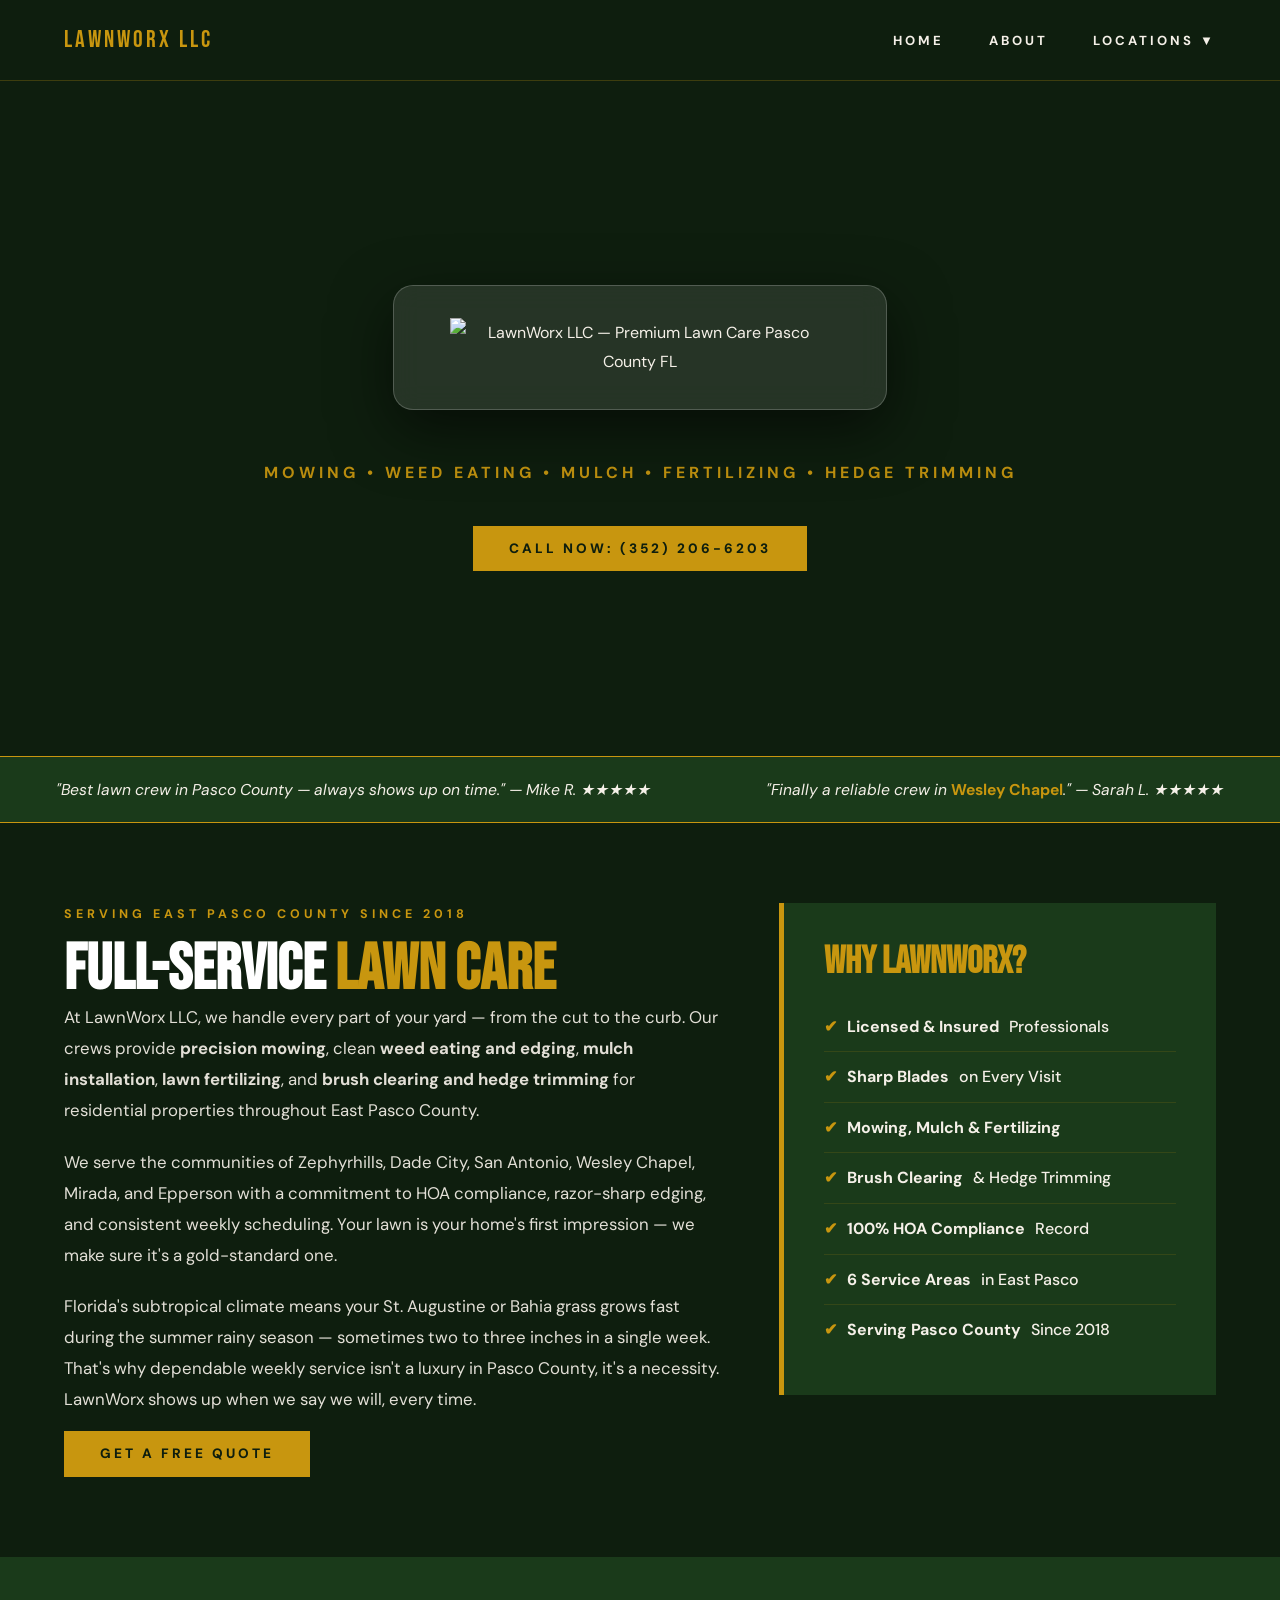
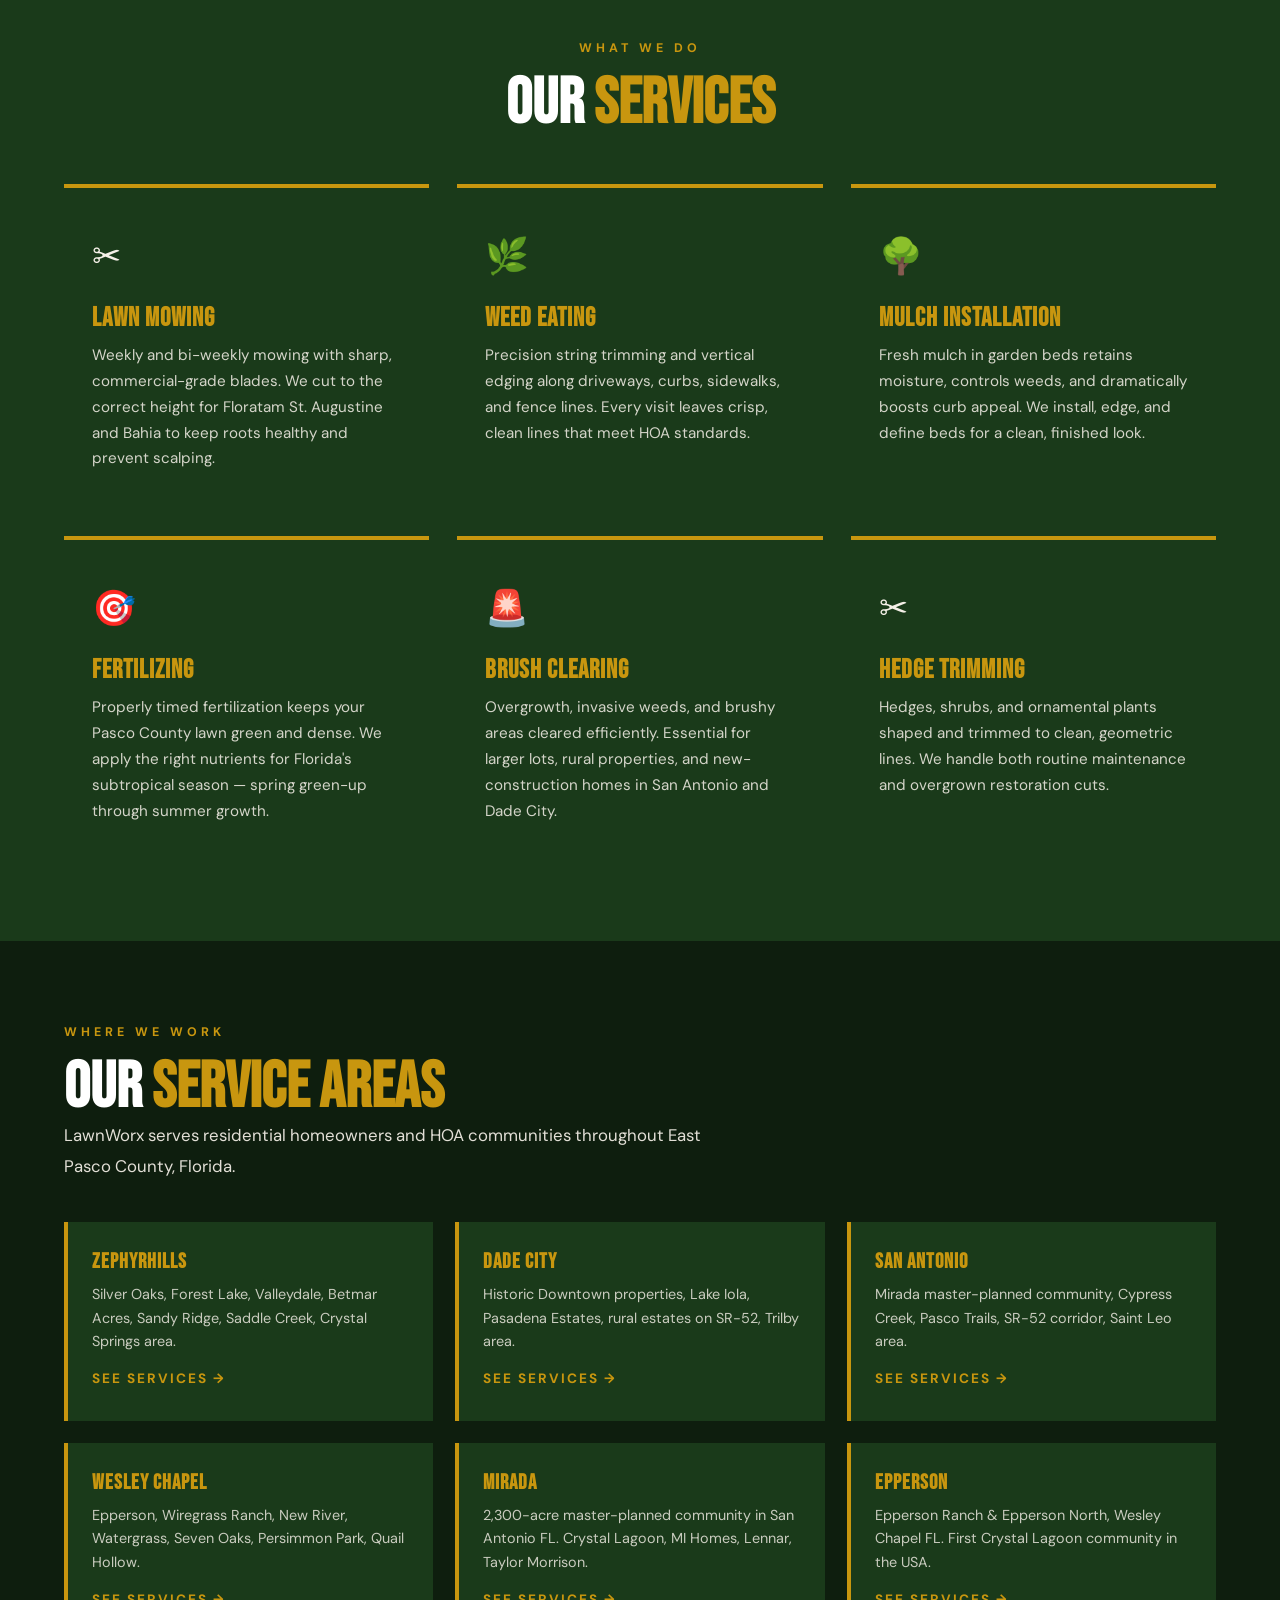
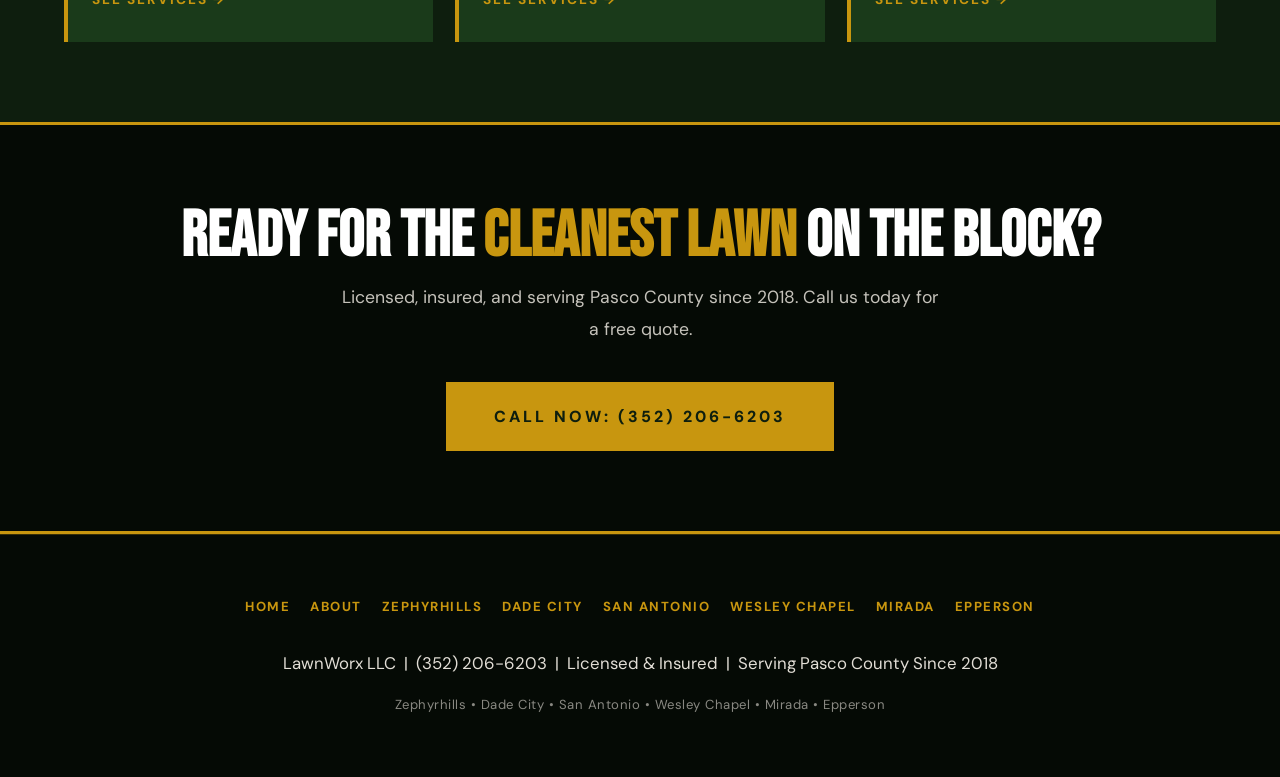
==== index.html @ 27186f51 "Launch LawnWorx LLC static site Full static HTML site for LawnWorx LLC lawn care in Pasco County FL." ====
<!DOCTYPE html>
<html lang="en">
<head>
  <meta charset="UTF-8">
  <meta name="viewport" content="width=device-width, initial-scale=1.0">
  <title>LawnWorx LLC | Lawn Mowing, Mulch &amp; Fertilizing | Pasco County FL</title>
  <meta name="description" content="LawnWorx LLC provides professional lawn mowing, weed eating, mulch installation, fertilizing, brush clearing, and hedge trimming for homes in Zephyrhills, Dade City, San Antonio, and Wesley Chapel, FL. Licensed &amp; Insured.">
  <link rel="canonical" href="https://lawnworxfl.com/">
  <meta property="og:title" content="LawnWorx LLC | Professional Lawn Care | Pasco County FL">
  <meta property="og:description" content="Mowing, mulch, fertilizing, and more for Zephyrhills, Dade City, San Antonio, and Wesley Chapel. Licensed &amp; Insured.">
  <meta property="og:url" content="https://lawnworxfl.com/">
  <meta property="og:type" content="website">
  <link rel="preconnect" href="https://fonts.googleapis.com">
  <link href="https://fonts.googleapis.com/css2?family=Bebas+Neue&family=DM+Sans:wght@300;400;500;700&display=swap" rel="stylesheet">
  <link rel="stylesheet" href="styles.css">
  <script type="application/ld+json">
  {
    "@context": "https://schema.org",
    "@type": "LocalBusiness",
    "name": "LawnWorx LLC",
    "telephone": "(352) 206-6203",
    "url": "https://lawnworxfl.com",
    "description": "Professional lawn care in Pasco County, FL. Mowing, weed eating, mulch installation, fertilizing, brush clearing, and hedge trimming for residential and HOA properties.",
    "areaServed": ["Zephyrhills", "Dade City", "San Antonio", "Wesley Chapel", "Mirada", "Epperson", "Pasco County"],
    "foundingDate": "2018",
    "priceRange": "$$",
    "address": {
      "@type": "PostalAddress",
      "addressRegion": "FL",
      "addressCountry": "US"
    },
    "hasOfferCatalog": {
      "@type": "OfferCatalog",
      "name": "Lawn Care Services",
      "itemListElement": [
        {"@type": "Offer", "itemOffered": {"@type": "Service", "name": "Lawn Mowing"}},
        {"@type": "Offer", "itemOffered": {"@type": "Service", "name": "Weed Eating & Trimming"}},
        {"@type": "Offer", "itemOffered": {"@type": "Service", "name": "Mulch Installation"}},
        {"@type": "Offer", "itemOffered": {"@type": "Service", "name": "Lawn Fertilizing"}},
        {"@type": "Offer", "itemOffered": {"@type": "Service", "name": "Brush Clearing"}},
        {"@type": "Offer", "itemOffered": {"@type": "Service", "name": "Hedge Trimming"}}
      ]
    }
  }
  </script>
</head>
<body>

  <nav>
    <a href="index.html" class="nav-logo">LawnWorx LLC</a>
    <ul class="nav-links">
      <li><a href="index.html">Home</a></li>
      <li><a href="about.html">About</a></li>
      <li class="dropdown">
        <button class="dropbtn">Locations &#9660;</button>
        <div class="dropdown-content">
          <a href="zephyrhills.html">Zephyrhills</a>
          <a href="dade-city.html">Dade City</a>
          <a href="san-antonio.html">San Antonio</a>
          <a href="wesley-chapel.html">Wesley Chapel</a>
          <a href="mirada.html">Mirada</a>
          <a href="epperson.html">Epperson</a>
        </div>
      </li>
      
    </ul>
    <button class="hamburger" id="hamburger" aria-label="Open menu" aria-expanded="false">
      <span></span><span></span><span></span>
    </button>
    <div class="nav-mobile" id="navMobile">
      <a href="index.html">Home</a>
      <a href="about.html">About</a>
      <div class="mobile-sub-label">Locations</div>
      <a href="zephyrhills.html" class="sub-link">Zephyrhills</a>
      <a href="dade-city.html" class="sub-link">Dade City</a>
      <a href="san-antonio.html" class="sub-link">San Antonio</a>
      <a href="wesley-chapel.html" class="sub-link">Wesley Chapel</a>
      <a href="mirada.html" class="sub-link">Mirada</a>
      <a href="epperson.html" class="sub-link">Epperson</a>
      
    </div>
  </nav>

  <!-- HERO -->
  <header class="hero" style="background-image: url('https://images.unsplash.com/photo-1558618666-fcd25c85cd64?auto=format&fit=crop&w=1600&q=80'); min-height: 75vh;">
    <div class="hero-logo-wrap">
      <img src="Gemini_Generated_Image_arbyfearbyfearby.png" alt="LawnWorx LLC — Premium Lawn Care Pasco County FL">
    </div>
    <p class="hero-tagline">Mowing &bull; Weed Eating &bull; Mulch &bull; Fertilizing &bull; Hedge Trimming</p>
    <a href="tel:3522066203" class="btn-gold hero-cta">Call Now: (352) 206-6203</a>
  </header>

  <!-- REVIEW STRIP -->
  <div class="review-strip">
    <div class="review-track">
      <span class="review-item">"Best lawn crew in Pasco County — always shows up on time." — Mike R. ★★★★★</span>
      <span class="review-item">"Finally a reliable crew in <b>Wesley Chapel</b>." — Sarah L. ★★★★★</span>
      <span class="review-item">"My lawn has never been greener. LawnWorx knows Florida grass." — Kevin D. ★★★★★</span>
      <span class="review-item">"No more HOA letters since they started. Absolute game changer." — Denise W. ★★★★★</span>
      <span class="review-item">"Cleanest vertical edging in <b>Zephyrhills</b>." — David G. ★★★★★</span>
      <span class="review-item">"Best lawn crew in Pasco County — always shows up on time." — Mike R. ★★★★★</span>
      <span class="review-item">"Finally a reliable crew in <b>Wesley Chapel</b>." — Sarah L. ★★★★★</span>
      <span class="review-item">"My lawn has never been greener. LawnWorx knows Florida grass." — Kevin D. ★★★★★</span>
      <span class="review-item">"No more HOA letters since they started. Absolute game changer." — Denise W. ★★★★★</span>
      <span class="review-item">"Cleanest vertical edging in <b>Zephyrhills</b>." — David G. ★★★★★</span>
    </div>
  </div>

  <!-- SERVICES OVERVIEW -->
  <section>
    <div class="container">
      <div class="content-grid">
        <div>
          <span class="section-label">Serving East Pasco County Since 2018</span>
          <h2>Full-Service <span>Lawn Care</span></h2>
          <p>At LawnWorx LLC, we handle every part of your yard — from the cut to the curb. Our crews provide <strong>precision mowing</strong>, clean <strong>weed eating and edging</strong>, <strong>mulch installation</strong>, <strong>lawn fertilizing</strong>, and <strong>brush clearing and hedge trimming</strong> for residential properties throughout East Pasco County.</p>
          <p>We serve the communities of Zephyrhills, Dade City, San Antonio, Wesley Chapel, Mirada, and Epperson with a commitment to HOA compliance, razor-sharp edging, and consistent weekly scheduling. Your lawn is your home's first impression — we make sure it's a gold-standard one.</p>
          <p>Florida's subtropical climate means your St. Augustine or Bahia grass grows fast during the summer rainy season — sometimes two to three inches in a single week. That's why dependable weekly service isn't a luxury in Pasco County, it's a necessity. LawnWorx shows up when we say we will, every time.</p>
          <a href="tel:3522066203" class="btn-gold" style="margin-top:16px;">Get a Free Quote</a>
        </div>
        <div class="highlight-box">
          <h3>Why LawnWorx?</h3>
          <ul>
            <li><strong>Licensed &amp; Insured</strong> Professionals</li>
            <li><strong>Sharp Blades</strong> on Every Visit</li>
            <li><strong>Mowing, Mulch &amp; Fertilizing</strong></li>
            <li><strong>Brush Clearing</strong> &amp; Hedge Trimming</li>
            <li><strong>100% HOA Compliance</strong> Record</li>
            <li><strong>6 Service Areas</strong> in East Pasco</li>
            <li><strong>Serving Pasco County</strong> Since 2018</li>
          </ul>
        </div>
      </div>
    </div>
  </section>

  <!-- SERVICE CARDS -->
  <section class="bg-moss">
    <div class="container">
      <span class="section-label text-center" style="display:block; text-align:center;">What We Do</span>
      <h2 style="text-align:center; margin-bottom:48px;">Our <span>Services</span></h2>
      <div class="service-cards">
        <div class="service-card">
          <span class="service-card-icon">&#9986;</span>
          <h3>Lawn Mowing</h3>
          <p>Weekly and bi-weekly mowing with sharp, commercial-grade blades. We cut to the correct height for Floratam St. Augustine and Bahia to keep roots healthy and prevent scalping.</p>
        </div>
        <div class="service-card">
          <span class="service-card-icon">&#127807;</span>
          <h3>Weed Eating</h3>
          <p>Precision string trimming and vertical edging along driveways, curbs, sidewalks, and fence lines. Every visit leaves crisp, clean lines that meet HOA standards.</p>
        </div>
        <div class="service-card">
          <span class="service-card-icon">&#127795;</span>
          <h3>Mulch Installation</h3>
          <p>Fresh mulch in garden beds retains moisture, controls weeds, and dramatically boosts curb appeal. We install, edge, and define beds for a clean, finished look.</p>
        </div>
        <div class="service-card">
          <span class="service-card-icon">&#127919;</span>
          <h3>Fertilizing</h3>
          <p>Properly timed fertilization keeps your Pasco County lawn green and dense. We apply the right nutrients for Florida's subtropical season — spring green-up through summer growth.</p>
        </div>
        <div class="service-card">
          <span class="service-card-icon">&#128680;</span>
          <h3>Brush Clearing</h3>
          <p>Overgrowth, invasive weeds, and brushy areas cleared efficiently. Essential for larger lots, rural properties, and new-construction homes in San Antonio and Dade City.</p>
        </div>
        <div class="service-card">
          <span class="service-card-icon">&#9986;</span>
          <h3>Hedge Trimming</h3>
          <p>Hedges, shrubs, and ornamental plants shaped and trimmed to clean, geometric lines. We handle both routine maintenance and overgrown restoration cuts.</p>
        </div>
      </div>
    </div>
  </section>

  <!-- SERVICE AREAS -->
  <section>
    <div class="container">
      <span class="section-label">Where We Work</span>
      <h2>Our <span>Service Areas</span></h2>
      <p style="max-width: 640px; margin-bottom: 40px;">LawnWorx serves residential homeowners and HOA communities throughout East Pasco County, Florida.</p>
      <div class="community-cards">
        <div class="community-card">
          <h4>Zephyrhills</h4>
          <p>Silver Oaks, Forest Lake, Valleydale, Betmar Acres, Sandy Ridge, Saddle Creek, Crystal Springs area.</p>
          <a href="zephyrhills.html" style="color:var(--gold); font-weight:700; font-size:0.85rem; text-decoration:none; text-transform:uppercase; letter-spacing:2px; display:inline-block; margin-top:12px;">See Services &rarr;</a>
        </div>
        <div class="community-card">
          <h4>Dade City</h4>
          <p>Historic Downtown properties, Lake Iola, Pasadena Estates, rural estates on SR-52, Trilby area.</p>
          <a href="dade-city.html" style="color:var(--gold); font-weight:700; font-size:0.85rem; text-decoration:none; text-transform:uppercase; letter-spacing:2px; display:inline-block; margin-top:12px;">See Services &rarr;</a>
        </div>
        <div class="community-card">
          <h4>San Antonio</h4>
          <p>Mirada master-planned community, Cypress Creek, Pasco Trails, SR-52 corridor, Saint Leo area.</p>
          <a href="san-antonio.html" style="color:var(--gold); font-weight:700; font-size:0.85rem; text-decoration:none; text-transform:uppercase; letter-spacing:2px; display:inline-block; margin-top:12px;">See Services &rarr;</a>
        </div>
        <div class="community-card">
          <h4>Wesley Chapel</h4>
          <p>Epperson, Wiregrass Ranch, New River, Watergrass, Seven Oaks, Persimmon Park, Quail Hollow.</p>
          <a href="wesley-chapel.html" style="color:var(--gold); font-weight:700; font-size:0.85rem; text-decoration:none; text-transform:uppercase; letter-spacing:2px; display:inline-block; margin-top:12px;">See Services &rarr;</a>
        </div>
        <div class="community-card">
          <h4>Mirada</h4>
          <p>2,300-acre master-planned community in San Antonio FL. Crystal Lagoon, MI Homes, Lennar, Taylor Morrison.</p>
          <a href="mirada.html" style="color:var(--gold); font-weight:700; font-size:0.85rem; text-decoration:none; text-transform:uppercase; letter-spacing:2px; display:inline-block; margin-top:12px;">See Services &rarr;</a>
        </div>
        <div class="community-card">
          <h4>Epperson</h4>
          <p>Epperson Ranch &amp; Epperson North, Wesley Chapel FL. First Crystal Lagoon community in the USA.</p>
          <a href="epperson.html" style="color:var(--gold); font-weight:700; font-size:0.85rem; text-decoration:none; text-transform:uppercase; letter-spacing:2px; display:inline-block; margin-top:12px;">See Services &rarr;</a>
        </div>
      </div>
    </div>
  </section>

  <!-- CTA BANNER -->
  <div class="cta-banner">
    <div class="container">
      <h2>Ready for the <span>Cleanest Lawn</span> on the Block?</h2>
      <p>Licensed, insured, and serving Pasco County since 2018. Call us today for a free quote.</p>
      <a href="tel:3522066203" class="btn-gold-lg">Call Now: (352) 206-6203</a>
    </div>
  </div>

  <!-- FOOTER -->
  <footer>
    <div class="footer-nav">
      <a href="index.html">Home</a>
      <a href="about.html">About</a>
      <a href="zephyrhills.html">Zephyrhills</a>
      <a href="dade-city.html">Dade City</a>
      <a href="san-antonio.html">San Antonio</a>
      <a href="wesley-chapel.html">Wesley Chapel</a>
      <a href="mirada.html">Mirada</a>
      <a href="epperson.html">Epperson</a>
      
    </div>
    <p>LawnWorx LLC &nbsp;|&nbsp; (352) 206-6203 &nbsp;|&nbsp; Licensed &amp; Insured &nbsp;|&nbsp; Serving Pasco County Since 2018</p>
    <p class="footer-service-areas">Zephyrhills &bull; Dade City &bull; San Antonio &bull; Wesley Chapel &bull; Mirada &bull; Epperson</p>
  </footer>

  <script src="main.js"></script>
</body>
</html>
---- styles.css ----
/* ============================================================
   LawnWorx LLC — Shared Stylesheet
   Mobile-first, max-width 1200px container
   ============================================================ */

/* --- Custom Properties --- */
:root {
  --gold: #c8960f;
  --gold-light: #e0a910;
  --dark-forest: #0e1e0e;
  --moss: #1a3a1a;
  --moss-dark: #122812;
  --cream: #f5f0e8;
  --white: #ffffff;
  --ink: #050a05;
  --transition: all 0.3s ease;
  --shadow-md: 0 8px 30px rgba(0,0,0,0.4);
  --shadow-lg: 0 20px 60px rgba(0,0,0,0.55);
}

/* --- Reset --- */
*, *::before, *::after {
  margin: 0;
  padding: 0;
  box-sizing: border-box;
}

html { scroll-behavior: smooth; }

body {
  font-family: 'DM Sans', sans-serif;
  background: var(--dark-forest);
  color: var(--cream);
  line-height: 1.85;
  overflow-x: hidden;
  font-size: 1rem;
}

img { max-width: 100%; height: auto; display: block; }
a { color: inherit; }

/* --- Container --- */
.container {
  max-width: 1200px;
  margin: 0 auto;
  padding: 0 24px;
}

/* --- Typography --- */
h1 {
  font-family: 'Bebas Neue', sans-serif;
  font-size: clamp(3rem, 8vw, 7rem);
  line-height: 0.95;
  letter-spacing: 1px;
}
h2 {
  font-family: 'Bebas Neue', sans-serif;
  font-size: clamp(2.4rem, 5vw, 4.5rem);
  line-height: 1;
  color: var(--white);
}
h2 span { color: var(--gold); }
h3 {
  font-family: 'Bebas Neue', sans-serif;
  font-size: clamp(1.6rem, 3vw, 2.4rem);
  line-height: 1.1;
}
h4 {
  font-family: 'Bebas Neue', sans-serif;
  font-size: clamp(1.2rem, 2vw, 1.6rem);
  line-height: 1.2;
}
p {
  font-size: 1.05rem;
  line-height: 1.85;
  opacity: 0.92;
}
p + p { margin-top: 1.25rem; }

/* --- Sections --- */
section { padding: 80px 0; }
@media (max-width: 768px) { section { padding: 60px 0; } }

/* --- Grids --- */
.content-grid {
  display: grid;
  grid-template-columns: 1.2fr 0.8fr;
  gap: 60px;
  align-items: start;
}
@media (max-width: 1024px) {
  .content-grid { grid-template-columns: 1fr; gap: 40px; }
}

.two-col {
  display: grid;
  grid-template-columns: 1fr 1fr;
  gap: 40px;
}
@media (max-width: 768px) {
  .two-col { grid-template-columns: 1fr; gap: 28px; }
}

.three-col {
  display: grid;
  grid-template-columns: repeat(3, 1fr);
  gap: 28px;
}
@media (max-width: 1024px) {
  .three-col { grid-template-columns: repeat(2, 1fr); }
}
@media (max-width: 580px) {
  .three-col { grid-template-columns: 1fr; }
}

/* Service Cards Grid */
.service-cards {
  display: grid;
  grid-template-columns: repeat(3, 1fr);
  gap: 28px;
}
@media (max-width: 1024px) {
  .service-cards { grid-template-columns: repeat(2, 1fr); }
}
@media (max-width: 640px) {
  .service-cards { grid-template-columns: 1fr; }
}

/* Community Cards Grid */
.community-cards {
  display: grid;
  grid-template-columns: repeat(3, 1fr);
  gap: 22px;
  margin-top: 40px;
}
@media (max-width: 1024px) {
  .community-cards { grid-template-columns: repeat(2, 1fr); }
}
@media (max-width: 580px) {
  .community-cards { grid-template-columns: 1fr; }
}

/* --- Buttons --- */
.btn-gold {
  display: inline-block;
  background: var(--gold);
  color: var(--dark-forest);
  font-family: 'DM Sans', sans-serif;
  font-weight: 800;
  text-transform: uppercase;
  letter-spacing: 3px;
  font-size: 0.85rem;
  padding: 16px 36px;
  text-decoration: none;
  transition: var(--transition);
  white-space: nowrap;
  border: none;
  cursor: pointer;
  line-height: 1;
}
.btn-gold:hover { background: var(--gold-light); }

.btn-gold-lg {
  display: inline-block;
  background: var(--gold);
  color: var(--dark-forest);
  font-family: 'DM Sans', sans-serif;
  font-weight: 800;
  text-transform: uppercase;
  letter-spacing: 3px;
  font-size: 1rem;
  padding: 20px 48px;
  text-decoration: none;
  transition: var(--transition);
  white-space: nowrap;
}
.btn-gold-lg:hover { background: var(--gold-light); }

/* --- Navigation --- */
nav {
  position: sticky;
  top: 0;
  width: 100%;
  z-index: 1000;
  display: flex;
  justify-content: space-between;
  align-items: center;
  padding: 1.1rem 5%;
  background: var(--dark-forest);
  border-bottom: 1px solid rgba(200,150,15,0.25);
}

.nav-logo {
  font-family: 'Bebas Neue', sans-serif;
  font-size: 1.5rem;
  color: var(--gold);
  text-decoration: none;
  letter-spacing: 3px;
}

.nav-links {
  display: flex;
  gap: 2.8rem;
  list-style: none;
  align-items: center;
}
.nav-links a,
.dropbtn {
  color: var(--cream);
  text-decoration: none;
  font-size: 0.82rem;
  font-weight: 700;
  text-transform: uppercase;
  letter-spacing: 3px;
  transition: var(--transition);
  background: none;
  border: none;
  cursor: pointer;
  font-family: 'DM Sans', sans-serif;
  padding: 0;
}
.nav-links a:hover,
.dropdown:hover .dropbtn { color: var(--gold); }

/* Desktop Dropdown */
.dropdown { position: relative; display: inline-block; }
.dropdown-content {
  display: none;
  position: absolute;
  background-color: var(--moss);
  min-width: 220px;
  box-shadow: var(--shadow-md);
  z-index: 10;
  border: 1px solid rgba(200,150,15,0.5);
  top: calc(100% + 8px);
  left: 0;
}
.dropdown-content a {
  color: var(--cream);
  padding: 12px 18px;
  text-decoration: none;
  display: block;
  font-size: 0.78rem;
  letter-spacing: 1.5px;
  text-transform: uppercase;
  font-weight: 600;
  border-bottom: 1px solid rgba(200,150,15,0.1);
  transition: var(--transition);
}
.dropdown-content a:last-child { border-bottom: none; }
.dropdown-content a:hover {
  background-color: var(--dark-forest);
  color: var(--gold);
  padding-left: 24px;
}
.dropdown:hover .dropdown-content { display: block; }

/* Hamburger */
.hamburger {
  display: none;
  flex-direction: column;
  justify-content: center;
  gap: 5px;
  background: none;
  border: none;
  cursor: pointer;
  padding: 6px;
  min-width: 44px;
  min-height: 44px;
  align-items: center;
}
.hamburger span {
  display: block;
  width: 26px;
  height: 2px;
  background: var(--cream);
  border-radius: 2px;
  transition: var(--transition);
}

/* Mobile Nav */
.nav-mobile {
  display: none;
  position: absolute;
  top: 100%;
  left: 0;
  width: 100%;
  background: var(--dark-forest);
  border-bottom: 2px solid var(--gold);
  padding: 8px 6% 24px;
  z-index: 999;
}
.nav-mobile.open { display: block; }
.nav-mobile a {
  display: block;
  color: var(--cream);
  text-decoration: none;
  font-size: 0.88rem;
  font-weight: 700;
  text-transform: uppercase;
  letter-spacing: 2px;
  padding: 14px 0;
  border-bottom: 1px solid rgba(200,150,15,0.15);
  min-height: 44px;
  display: flex;
  align-items: center;
}
.nav-mobile a:last-child { border-bottom: none; }
.mobile-sub-label {
  font-size: 0.7rem;
  font-weight: 700;
  text-transform: uppercase;
  letter-spacing: 3px;
  color: var(--gold);
  padding: 14px 0 6px;
  border-bottom: 1px solid rgba(200,150,15,0.15);
}
.nav-mobile .sub-link {
  padding-left: 20px;
  font-size: 0.8rem;
  opacity: 0.85;
}

@media (max-width: 1024px) {
  .nav-links { display: none; }
  .hamburger { display: flex; }
  nav { position: relative; }
}

/* --- Hero / Page Header --- */
.hero {
  min-height: 65vh;
  display: flex;
  flex-direction: column;
  align-items: center;
  justify-content: center;
  text-align: center;
  padding: 80px 24px 60px;
  position: relative;
  background-size: cover;
  background-position: center;
}
.hero::before {
  content: '';
  position: absolute;
  inset: 0;
  background: linear-gradient(180deg, rgba(14,30,14,0.75) 0%, rgba(14,30,14,0.82) 100%);
  z-index: 0;
}
.hero > * { position: relative; z-index: 1; }

.hero h1 { color: var(--white); text-shadow: 0 3px 18px rgba(0,0,0,0.6); }
.hero h1 span { color: var(--gold); }
.hero-tagline {
  font-size: 1rem;
  letter-spacing: 4px;
  text-transform: uppercase;
  color: var(--gold);
  font-weight: 700;
  margin-top: 18px;
  margin-bottom: 30px;
}
.hero-cta { margin-top: 8px; }

/* Homepage hero — logo variant */
.hero-logo-wrap {
  background: rgba(255,255,255,0.1);
  backdrop-filter: blur(14px);
  -webkit-backdrop-filter: blur(14px);
  border-radius: 20px;
  padding: 32px 56px;
  border: 1px solid rgba(255,255,255,0.2);
  box-shadow: var(--shadow-lg);
  margin-bottom: 30px;
  display: inline-block;
}
.hero-logo-wrap img {
  display: block;
  width: 380px;
  max-width: 72vw;
  height: auto;
}

/* --- Review Strip --- */
.review-strip {
  background: var(--moss);
  padding: 18px 0;
  border-top: 1px solid var(--gold);
  border-bottom: 1px solid var(--gold);
  overflow: hidden;
  white-space: nowrap;
}
.review-track {
  display: inline-block;
  animation: scroll 50s linear infinite;
}
.review-item {
  display: inline-block;
  padding: 0 56px;
  color: var(--cream);
  font-style: italic;
  font-size: 0.98rem;
}
.review-item b { color: var(--gold); font-style: normal; }
@keyframes scroll {
  0%   { transform: translateX(0); }
  100% { transform: translateX(-50%); }
}

/* --- Highlight Box (Services Checklist) --- */
.highlight-box {
  background: var(--moss);
  padding: 40px;
  border-left: 5px solid var(--gold);
}
.highlight-box h3 {
  font-family: 'Bebas Neue', sans-serif;
  font-size: clamp(1.8rem, 3vw, 2.4rem);
  color: var(--gold);
  margin-bottom: 20px;
  line-height: 1;
}
.highlight-box ul { list-style: none; }
.highlight-box li {
  padding: 10px 0;
  border-bottom: 1px solid rgba(200,150,15,0.15);
  font-size: 1rem;
  font-weight: 500;
  display: flex;
  gap: 10px;
  align-items: center;
}
.highlight-box li:last-child { border-bottom: none; }
.highlight-box li::before {
  content: '✔';
  color: var(--gold);
  font-weight: bold;
  flex-shrink: 0;
}

/* --- Service Cards --- */
.service-card {
  background: var(--moss);
  padding: 36px 28px;
  border-top: 4px solid var(--gold);
  transition: transform 0.25s ease, box-shadow 0.25s ease;
}
.service-card:hover {
  transform: translateY(-4px);
  box-shadow: var(--shadow-md);
}
.service-card-icon {
  font-size: 2.2rem;
  margin-bottom: 16px;
  display: block;
}
.service-card h3 {
  font-family: 'Bebas Neue', sans-serif;
  font-size: 1.6rem;
  color: var(--gold);
  margin-bottom: 10px;
  letter-spacing: 1px;
}
.service-card p {
  font-size: 0.95rem;
  opacity: 0.85;
  line-height: 1.7;
}

/* --- Community Cards --- */
.community-card {
  background: var(--moss);
  padding: 28px 24px;
  border-left: 4px solid var(--gold);
}
.community-card h4 {
  font-family: 'Bebas Neue', sans-serif;
  color: var(--gold);
  font-size: 1.3rem;
  margin-bottom: 8px;
  letter-spacing: 1px;
}
.community-card p {
  font-size: 0.9rem;
  opacity: 0.8;
  line-height: 1.65;
}

/* --- FAQ Section --- */
.faq-section { background: var(--moss-dark); }
.faq-list { max-width: 860px; margin: 0 auto; }
.faq-item {
  border-bottom: 1px solid rgba(200,150,15,0.2);
  padding: 32px 0;
}
.faq-item:first-child { border-top: 1px solid rgba(200,150,15,0.2); }
.faq-item h3 {
  font-family: 'Bebas Neue', sans-serif;
  font-size: clamp(1.3rem, 2.5vw, 1.8rem);
  color: var(--gold);
  margin-bottom: 12px;
  line-height: 1.2;
}
.faq-item p {
  font-size: 1rem;
  line-height: 1.8;
  opacity: 0.88;
}

/* --- CTA Banner --- */
.cta-banner {
  background: var(--ink);
  border-top: 3px solid var(--gold);
  border-bottom: 3px solid var(--gold);
  text-align: center;
  padding: 80px 24px;
}
.cta-banner h2 {
  color: var(--white);
  margin-bottom: 12px;
}
.cta-banner h2 span { color: var(--gold); }
.cta-banner p {
  font-size: 1.1rem;
  opacity: 0.8;
  margin-bottom: 36px;
  max-width: 600px;
  margin-left: auto;
  margin-right: auto;
}

/* --- Photo Grid (Jobs Well Done) --- */
.photo-grid {
  display: grid;
  grid-template-columns: repeat(3, 1fr);
  gap: 22px;
}
@media (max-width: 1024px) {
  .photo-grid { grid-template-columns: repeat(2, 1fr); }
}
@media (max-width: 580px) {
  .photo-grid { grid-template-columns: 1fr; }
}
.photo-card {
  background: var(--moss);
  overflow: hidden;
  transition: transform 0.3s ease, box-shadow 0.3s ease;
}
.photo-card:hover {
  transform: translateY(-4px);
  box-shadow: var(--shadow-lg);
}
.photo-card img {
  width: 100%;
  aspect-ratio: 4/3;
  object-fit: cover;
  display: block;
  transition: transform 0.4s ease;
}
.photo-card:hover img { transform: scale(1.04); }
.photo-card-label { padding: 18px 20px; }
.photo-card-label h3 {
  font-family: 'Bebas Neue', sans-serif;
  font-size: 1.3rem;
  color: var(--gold);
  margin-bottom: 3px;
  letter-spacing: 1px;
}
.photo-card-label p {
  font-size: 0.8rem;
  opacity: 0.6;
  text-transform: uppercase;
  letter-spacing: 1.5px;
  margin: 0;
}

/* Filter Tabs */
.filter-tabs {
  display: flex;
  gap: 10px;
  flex-wrap: wrap;
  margin-bottom: 40px;
}
.filter-tab {
  background: none;
  border: 1px solid rgba(200,150,15,0.4);
  color: var(--cream);
  padding: 10px 22px;
  font-family: 'DM Sans', sans-serif;
  font-size: 0.78rem;
  font-weight: 700;
  text-transform: uppercase;
  letter-spacing: 2px;
  cursor: pointer;
  transition: var(--transition);
  min-height: 44px;
}
.filter-tab:hover,
.filter-tab.active {
  background: var(--gold);
  border-color: var(--gold);
  color: var(--dark-forest);
}

/* --- Stat Cards --- */
.stat-grid {
  display: grid;
  grid-template-columns: repeat(3, 1fr);
  gap: 28px;
  margin-top: 60px;
}
@media (max-width: 768px) {
  .stat-grid { grid-template-columns: 1fr 1fr; }
}
.stat-card {
  background: var(--moss);
  border-left: 4px solid var(--gold);
  padding: 30px 24px;
  text-align: center;
}
.stat-num {
  font-family: 'Bebas Neue', sans-serif;
  font-size: 3.5rem;
  color: var(--gold);
  line-height: 1;
}
.stat-label {
  font-size: 0.82rem;
  text-transform: uppercase;
  letter-spacing: 2px;
  margin-top: 8px;
  opacity: 0.75;
}

/* --- Section Labels --- */
.section-label {
  font-size: 0.78rem;
  font-weight: 700;
  text-transform: uppercase;
  letter-spacing: 4px;
  color: var(--gold);
  margin-bottom: 12px;
  display: block;
}

/* --- Text utilities --- */
.text-gold { color: var(--gold); }
.text-white { color: var(--white); }
.text-center { text-align: center; }
.mb-4 { margin-bottom: 1rem; }
.mb-6 { margin-bottom: 1.5rem; }
.mb-8 { margin-bottom: 2rem; }
.mt-8 { margin-top: 2rem; }
.mt-12 { margin-top: 3rem; }

/* --- Alt section backgrounds --- */
.bg-moss { background: var(--moss); }
.bg-ink { background: var(--ink); }

/* --- Breadcrumb --- */
.breadcrumb {
  background: var(--moss-dark);
  padding: 12px 0;
  border-bottom: 1px solid rgba(200,150,15,0.15);
}
.breadcrumb .container {
  display: flex;
  align-items: center;
  gap: 8px;
  font-size: 0.78rem;
  text-transform: uppercase;
  letter-spacing: 1.5px;
  opacity: 0.7;
}
.breadcrumb a {
  color: var(--gold);
  text-decoration: none;
}
.breadcrumb a:hover { text-decoration: underline; }
.breadcrumb span { opacity: 0.5; }

/* --- Footer --- */
footer {
  padding: 60px 5%;
  background: var(--ink);
  text-align: center;
  border-top: 1px solid rgba(200,150,15,0.25);
}
.footer-nav {
  margin-bottom: 28px;
  display: flex;
  justify-content: center;
  gap: 20px;
  flex-wrap: wrap;
}
.footer-nav a {
  color: var(--gold);
  text-decoration: none;
  font-weight: 700;
  font-size: 0.82rem;
  text-transform: uppercase;
  letter-spacing: 1.5px;
  transition: var(--transition);
}
.footer-nav a:hover { color: var(--gold-light); }
.footer-service-areas {
  font-size: 0.82rem;
  opacity: 0.55;
  margin-top: 14px;
  letter-spacing: 0.5px;
}
.footer-legal {
  font-size: 0.78rem;
  opacity: 0.45;
  margin-top: 10px;
}

/* --- Lawn Guide Section --- */
.lawn-guide { background: var(--dark-forest); }
.lawn-guide-inner { max-width: 800px; }

/* --- Services List (About page) --- */
.services-list {
  background: var(--moss);
  border-left: 5px solid var(--gold);
  padding: 40px;
}
.services-list h3 {
  font-family: 'Bebas Neue', sans-serif;
  font-size: 2rem;
  color: var(--gold);
  margin-bottom: 20px;
}
.services-list ul { list-style: none; }
.services-list li {
  padding: 10px 0;
  border-bottom: 1px solid rgba(200,150,15,0.15);
  font-size: 1.05rem;
}
.services-list li:last-child { border-bottom: none; }
.services-list li::before {
  content: '✔  ';
  color: var(--gold);
  font-weight: bold;
}

/* --- About grid --- */
.about-grid {
  display: grid;
  grid-template-columns: 1fr 1fr;
  gap: 80px;
  align-items: start;
}
@media (max-width: 1024px) {
  .about-grid { grid-template-columns: 1fr; gap: 40px; }
}

/* --- CTA strip (inline, not full banner) --- */
.cta-strip {
  background: var(--moss);
  border-top: 3px solid var(--gold);
  margin-top: 60px;
  padding: 50px 0;
  display: flex;
  align-items: center;
  justify-content: space-between;
  gap: 30px;
  flex-wrap: wrap;
}
.cta-strip h3 {
  font-family: 'Bebas Neue', sans-serif;
  font-size: clamp(2rem, 4vw, 2.8rem);
  color: var(--white);
  line-height: 1;
}
.cta-strip h3 span { color: var(--gold); }
.cta-strip p { opacity: 0.75; margin-top: 8px; font-size: 1rem; }
@media (max-width: 768px) {
  .cta-strip { flex-direction: column; text-align: center; }
}
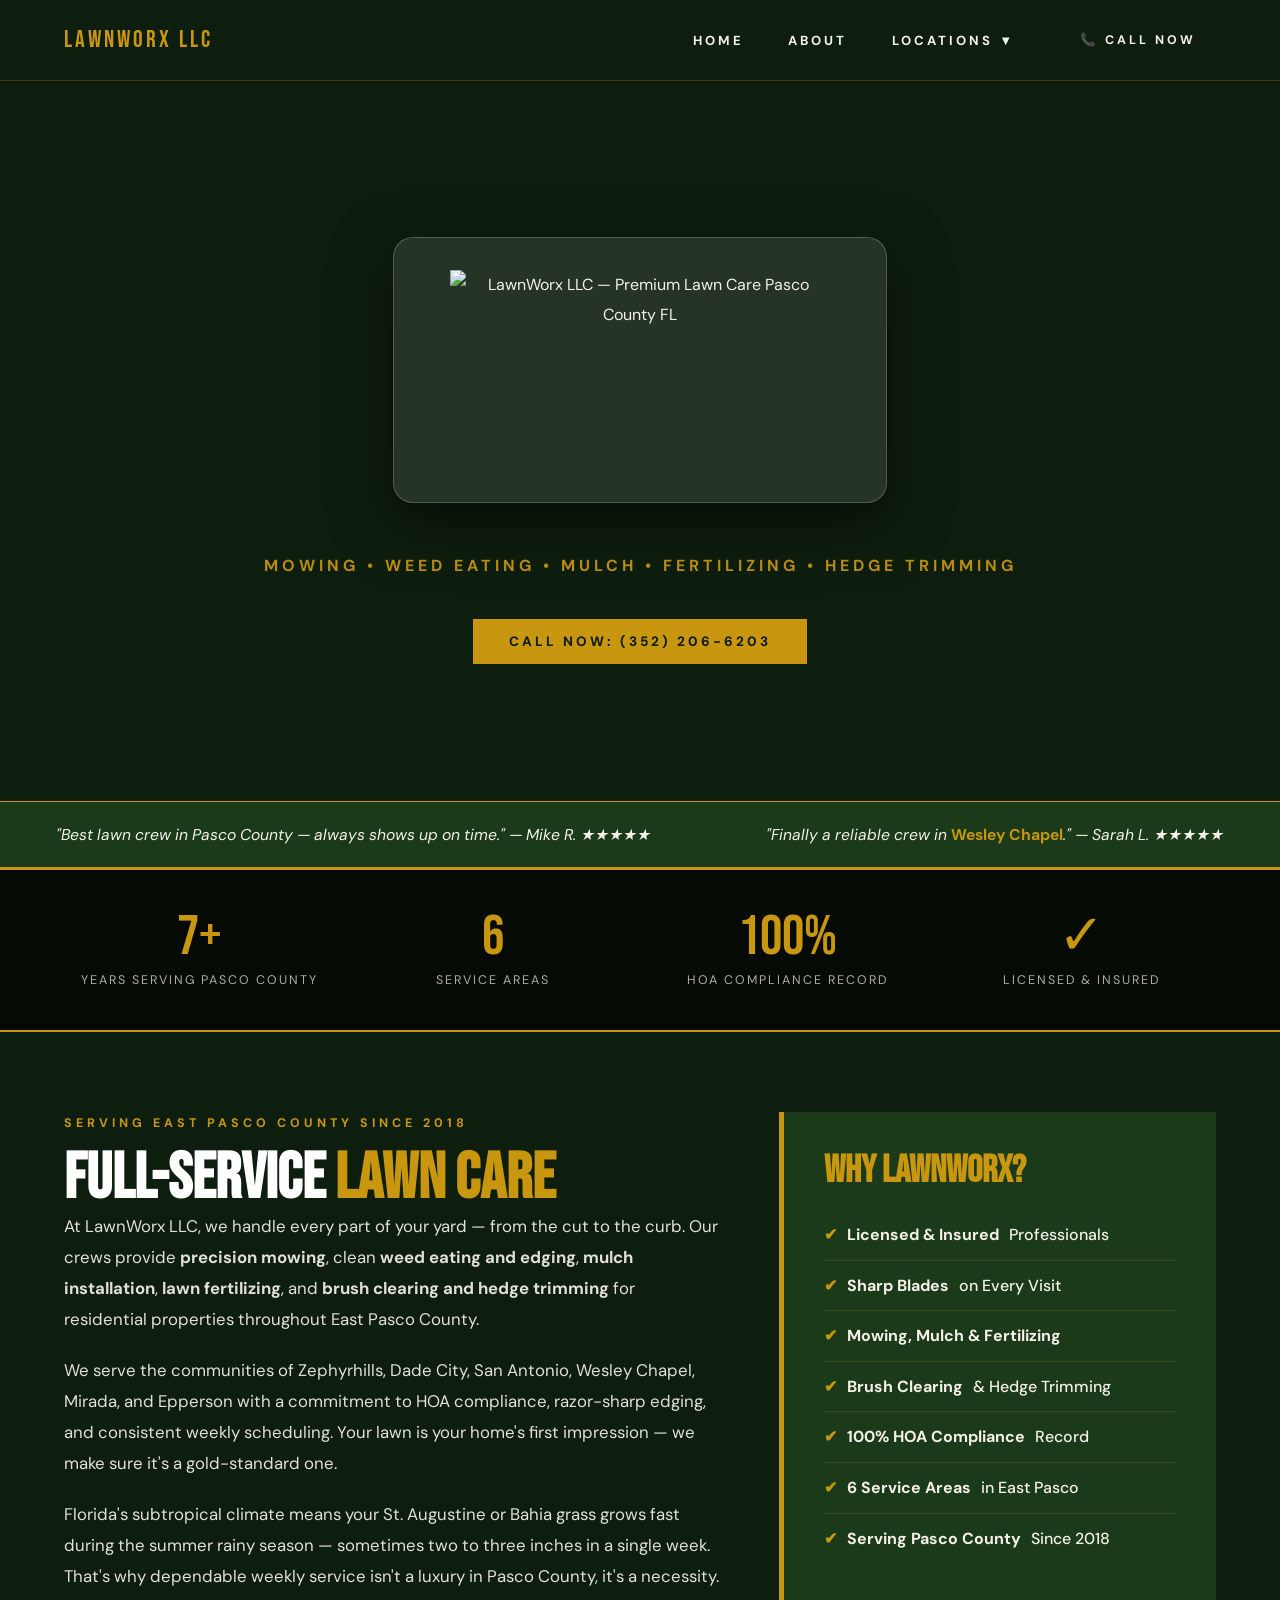
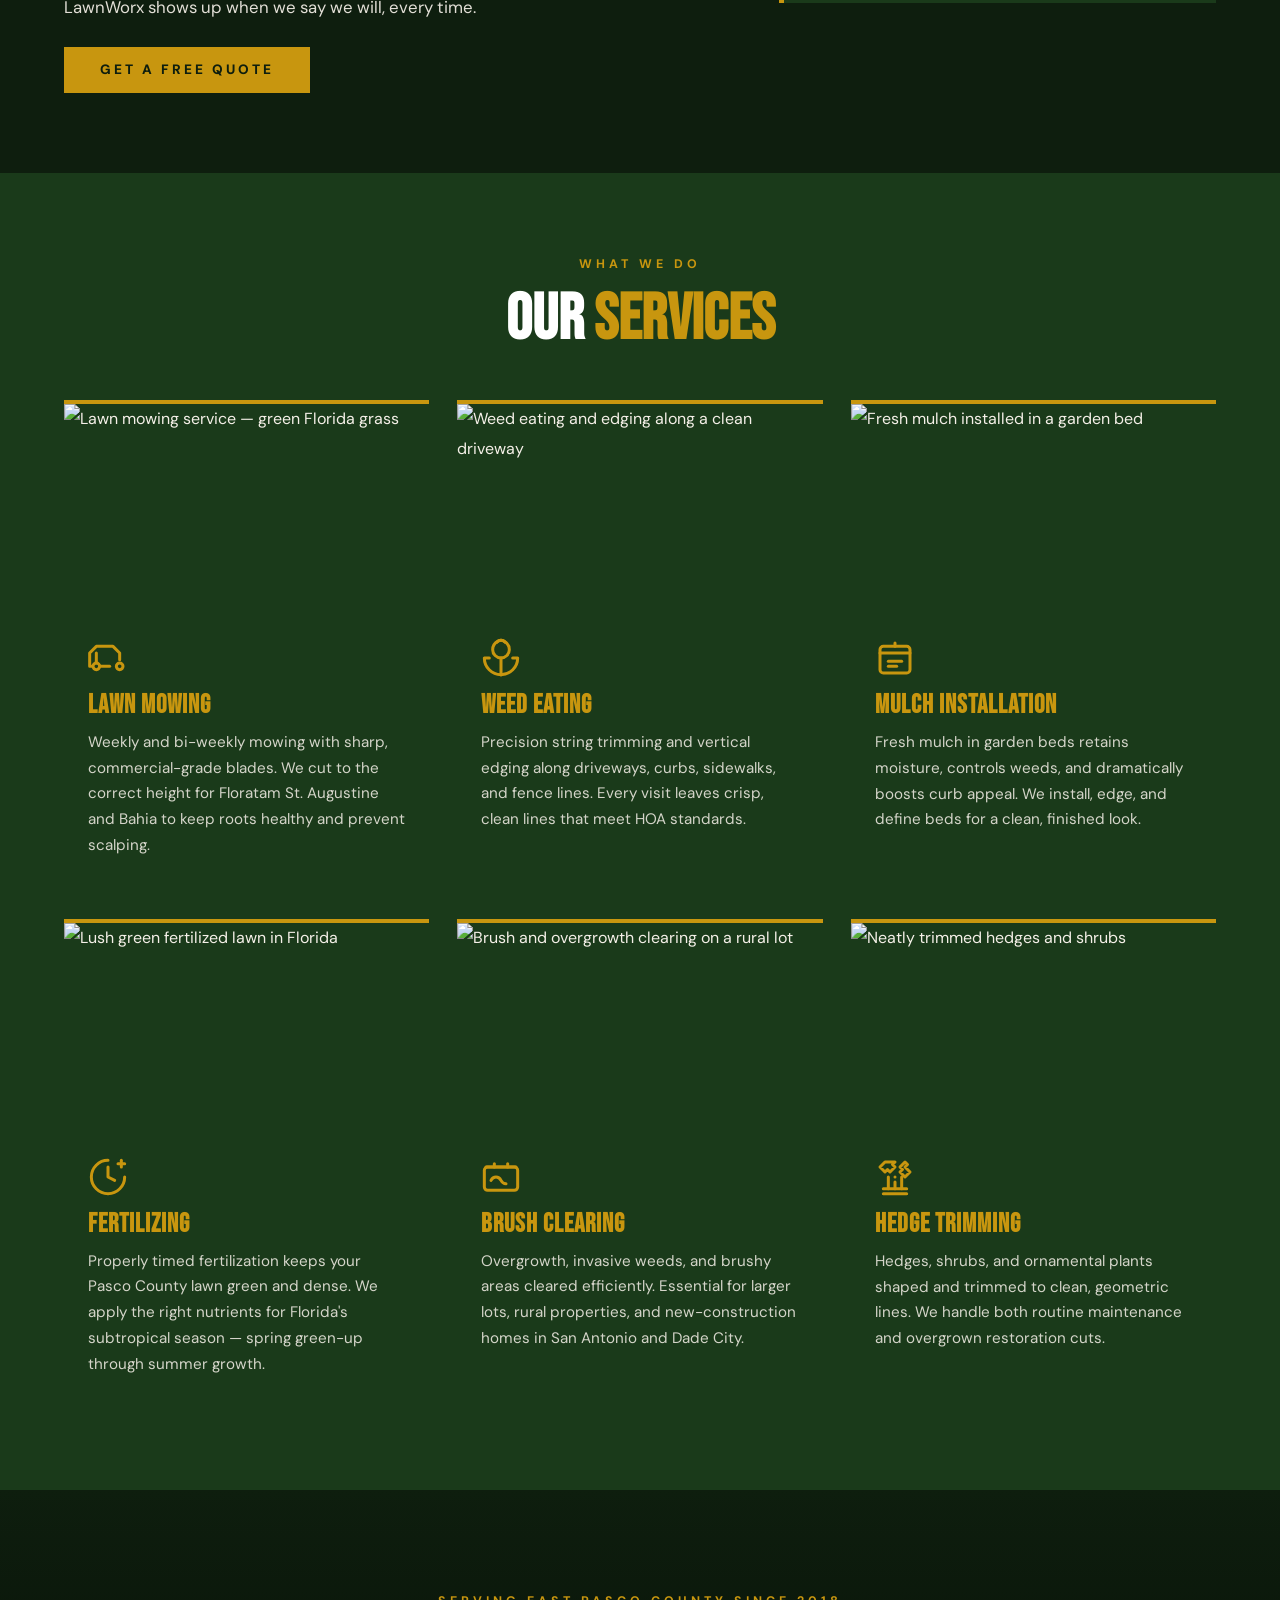
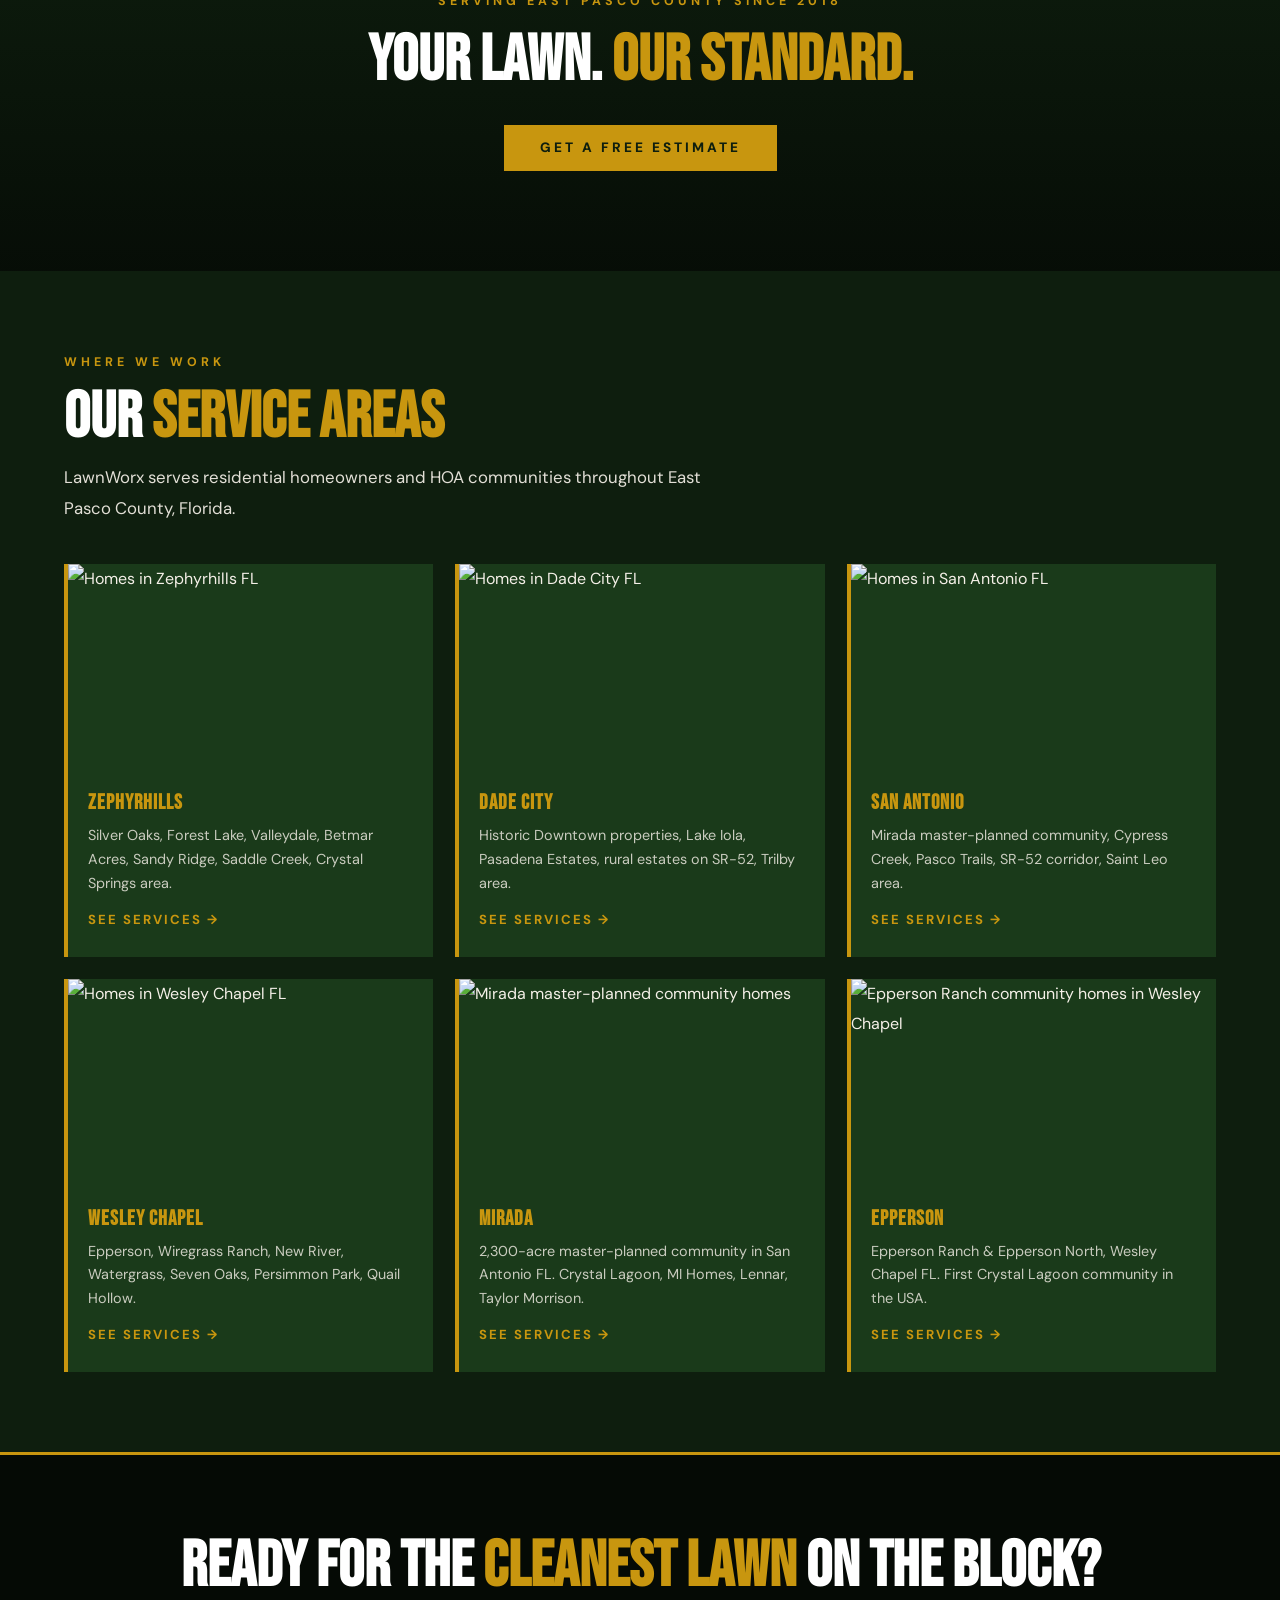
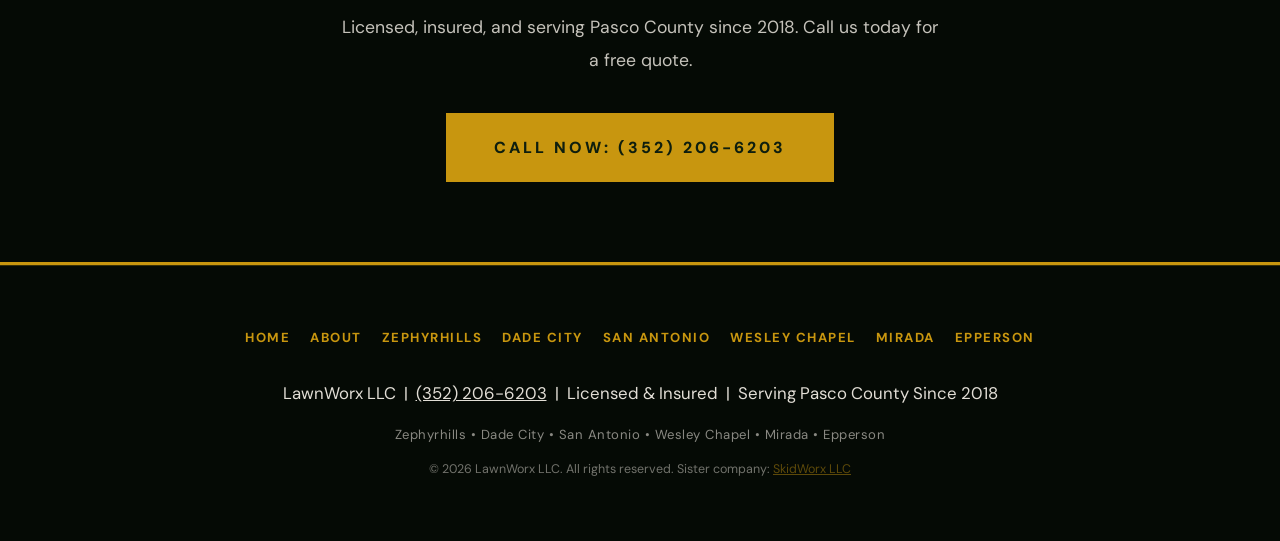
==== commit 8d572c3c: "Optimize site for mobile/desktop: add images, SVG icons, stats bar, image divider - Full guidelines " ====
--- a/index.html
+++ b/index.html
@@ -3,6 +3,7 @@
 <head>
   <meta charset="UTF-8">
   <meta name="viewport" content="width=device-width, initial-scale=1.0">
+  <meta name="theme-color" content="#0e1e0e">
   <title>LawnWorx LLC | Lawn Mowing, Mulch &amp; Fertilizing | Pasco County FL</title>
   <meta name="description" content="LawnWorx LLC provides professional lawn mowing, weed eating, mulch installation, fertilizing, brush clearing, and hedge trimming for homes in Zephyrhills, Dade City, San Antonio, and Wesley Chapel, FL. Licensed &amp; Insured.">
   <link rel="canonical" href="https://lawnworxfl.com/">
@@ -11,6 +12,7 @@
   <meta property="og:url" content="https://lawnworxfl.com/">
   <meta property="og:type" content="website">
   <link rel="preconnect" href="https://fonts.googleapis.com">
+  <link rel="preconnect" href="https://fonts.gstatic.com" crossorigin>
   <link href="https://fonts.googleapis.com/css2?family=Bebas+Neue&family=DM+Sans:wght@300;400;500;700&display=swap" rel="stylesheet">
   <link rel="stylesheet" href="styles.css">
   <script type="application/ld+json">
@@ -52,7 +54,7 @@
       <li><a href="index.html">Home</a></li>
       <li><a href="about.html">About</a></li>
       <li class="dropdown">
-        <button class="dropbtn">Locations &#9660;</button>
+        <button class="dropbtn" aria-expanded="false" aria-haspopup="true">Locations &#9660;</button>
         <div class="dropdown-content">
           <a href="zephyrhills.html">Zephyrhills</a>
           <a href="dade-city.html">Dade City</a>
@@ -62,7 +64,7 @@
           <a href="epperson.html">Epperson</a>
         </div>
       </li>
-      
+      <li><a href="tel:3522066203" class="btn-gold" aria-label="Call LawnWorx at (352) 206-6203" style="padding:10px 20px; font-size:0.78rem;">&#128222; Call Now</a></li>
     </ul>
     <button class="hamburger" id="hamburger" aria-label="Open menu" aria-expanded="false">
       <span></span><span></span><span></span>
@@ -77,21 +79,21 @@
       <a href="wesley-chapel.html" class="sub-link">Wesley Chapel</a>
       <a href="mirada.html" class="sub-link">Mirada</a>
       <a href="epperson.html" class="sub-link">Epperson</a>
-      
+      <a href="tel:3522066203" class="sub-link" aria-label="Call LawnWorx at (352) 206-6203" style="color:var(--gold); font-size:1rem; margin-top:8px;">&#128222; (352) 206-6203</a>
     </div>
   </nav>
 
   <!-- HERO -->
-  <header class="hero" style="background-image: url('https://images.unsplash.com/photo-1558618666-fcd25c85cd64?auto=format&fit=crop&w=1600&q=80'); min-height: 75vh;">
+  <header class="hero" style="background-image: url('https://images.unsplash.com/photo-1558618666-fcd25c85cd64?auto=format&fit=crop&w=1600&q=80'); min-height: 80vh;">
     <div class="hero-logo-wrap">
-      <img src="Gemini_Generated_Image_arbyfearbyfearby.png" alt="LawnWorx LLC — Premium Lawn Care Pasco County FL">
+      <img src="Gemini_Generated_Image_arbyfearbyfearby.png" alt="LawnWorx LLC — Premium Lawn Care Pasco County FL" width="380" height="200" fetchpriority="high">
     </div>
     <p class="hero-tagline">Mowing &bull; Weed Eating &bull; Mulch &bull; Fertilizing &bull; Hedge Trimming</p>
-    <a href="tel:3522066203" class="btn-gold hero-cta">Call Now: (352) 206-6203</a>
+    <a href="tel:3522066203" class="btn-gold hero-cta" aria-label="Call LawnWorx at (352) 206-6203">Call Now: (352)&nbsp;206-6203</a>
   </header>
 
   <!-- REVIEW STRIP -->
-  <div class="review-strip">
+  <div class="review-strip" aria-label="Customer reviews" role="marquee">
     <div class="review-track">
       <span class="review-item">"Best lawn crew in Pasco County — always shows up on time." — Mike R. ★★★★★</span>
       <span class="review-item">"Finally a reliable crew in <b>Wesley Chapel</b>." — Sarah L. ★★★★★</span>
@@ -106,6 +108,30 @@
     </div>
   </div>
 
+  <!-- STATS BAR -->
+  <div class="stats-bar">
+    <div class="container">
+      <div class="stats-grid">
+        <div class="stat-item">
+          <span class="stat-big">7+</span>
+          <span class="stat-desc">Years Serving Pasco County</span>
+        </div>
+        <div class="stat-item">
+          <span class="stat-big">6</span>
+          <span class="stat-desc">Service Areas</span>
+        </div>
+        <div class="stat-item">
+          <span class="stat-big">100%</span>
+          <span class="stat-desc">HOA Compliance Record</span>
+        </div>
+        <div class="stat-item">
+          <span class="stat-big">&#10003;</span>
+          <span class="stat-desc">Licensed &amp; Insured</span>
+        </div>
+      </div>
+    </div>
+  </div>
+
   <!-- SERVICES OVERVIEW -->
   <section>
     <div class="container">
@@ -115,8 +141,8 @@
           <h2>Full-Service <span>Lawn Care</span></h2>
           <p>At LawnWorx LLC, we handle every part of your yard — from the cut to the curb. Our crews provide <strong>precision mowing</strong>, clean <strong>weed eating and edging</strong>, <strong>mulch installation</strong>, <strong>lawn fertilizing</strong>, and <strong>brush clearing and hedge trimming</strong> for residential properties throughout East Pasco County.</p>
           <p>We serve the communities of Zephyrhills, Dade City, San Antonio, Wesley Chapel, Mirada, and Epperson with a commitment to HOA compliance, razor-sharp edging, and consistent weekly scheduling. Your lawn is your home's first impression — we make sure it's a gold-standard one.</p>
-          <p>Florida's subtropical climate means your St. Augustine or Bahia grass grows fast during the summer rainy season — sometimes two to three inches in a single week. That's why dependable weekly service isn't a luxury in Pasco County, it's a necessity. LawnWorx shows up when we say we will, every time.</p>
-          <a href="tel:3522066203" class="btn-gold" style="margin-top:16px;">Get a Free Quote</a>
+          <p>Florida's subtropical climate means your St.&nbsp;Augustine or Bahia grass grows fast during the summer rainy season — sometimes two to three inches in a single week. That's why dependable weekly service isn't a luxury in Pasco County, it's a necessity. LawnWorx shows up when we say we will, every time.</p>
+          <a href="tel:3522066203" class="btn-gold" style="margin-top:24px;" aria-label="Call for a free quote">Get a Free Quote</a>
         </div>
         <div class="highlight-box">
           <h3>Why LawnWorx?</h3>
@@ -140,76 +166,152 @@
       <span class="section-label text-center" style="display:block; text-align:center;">What We Do</span>
       <h2 style="text-align:center; margin-bottom:48px;">Our <span>Services</span></h2>
       <div class="service-cards">
-        <div class="service-card">
-          <span class="service-card-icon">&#9986;</span>
-          <h3>Lawn Mowing</h3>
-          <p>Weekly and bi-weekly mowing with sharp, commercial-grade blades. We cut to the correct height for Floratam St. Augustine and Bahia to keep roots healthy and prevent scalping.</p>
-        </div>
-        <div class="service-card">
-          <span class="service-card-icon">&#127807;</span>
-          <h3>Weed Eating</h3>
-          <p>Precision string trimming and vertical edging along driveways, curbs, sidewalks, and fence lines. Every visit leaves crisp, clean lines that meet HOA standards.</p>
-        </div>
-        <div class="service-card">
-          <span class="service-card-icon">&#127795;</span>
-          <h3>Mulch Installation</h3>
-          <p>Fresh mulch in garden beds retains moisture, controls weeds, and dramatically boosts curb appeal. We install, edge, and define beds for a clean, finished look.</p>
-        </div>
-        <div class="service-card">
-          <span class="service-card-icon">&#127919;</span>
-          <h3>Fertilizing</h3>
-          <p>Properly timed fertilization keeps your Pasco County lawn green and dense. We apply the right nutrients for Florida's subtropical season — spring green-up through summer growth.</p>
-        </div>
-        <div class="service-card">
-          <span class="service-card-icon">&#128680;</span>
-          <h3>Brush Clearing</h3>
-          <p>Overgrowth, invasive weeds, and brushy areas cleared efficiently. Essential for larger lots, rural properties, and new-construction homes in San Antonio and Dade City.</p>
-        </div>
-        <div class="service-card">
-          <span class="service-card-icon">&#9986;</span>
-          <h3>Hedge Trimming</h3>
-          <p>Hedges, shrubs, and ornamental plants shaped and trimmed to clean, geometric lines. We handle both routine maintenance and overgrown restoration cuts.</p>
-        </div>
+
+        <div class="service-card">
+          <div class="service-card-img">
+            <img src="https://images.unsplash.com/photo-1592417817098-8fd3d9eb14a5?auto=format&fit=crop&w=600&q=70" alt="Lawn mowing service — green Florida grass" width="600" height="340" loading="lazy">
+          </div>
+          <div class="service-card-body">
+            <span class="service-card-icon" aria-hidden="true"><svg xmlns="http://www.w3.org/2000/svg" viewBox="0 0 24 24" fill="none" stroke="currentColor" stroke-width="1.8" stroke-linecap="round" stroke-linejoin="round"><circle cx="5" cy="17" r="2"/><circle cx="19" cy="17" r="2"/><path d="M2 17H1V9l4-4h10l4 4v4"/><path d="M7 17h6"/><path d="M5 15V9"/></svg></span>
+            <h3>Lawn Mowing</h3>
+            <p>Weekly and bi-weekly mowing with sharp, commercial-grade blades. We cut to the correct height for Floratam St.&nbsp;Augustine and Bahia to keep roots healthy and prevent scalping.</p>
+          </div>
+        </div>
+
+        <div class="service-card">
+          <div class="service-card-img">
+            <img src="https://images.unsplash.com/photo-1558618666-fcd25c85cd64?auto=format&fit=crop&w=600&q=70" alt="Weed eating and edging along a clean driveway" width="600" height="340" loading="lazy">
+          </div>
+          <div class="service-card-body">
+            <span class="service-card-icon" aria-hidden="true"><svg xmlns="http://www.w3.org/2000/svg" viewBox="0 0 24 24" fill="none" stroke="currentColor" stroke-width="1.8" stroke-linecap="round" stroke-linejoin="round"><path d="M12 22V12"/><path d="M5 12H2a10 10 0 0 0 10 10"/><path d="M19 12h3a10 10 0 0 1-10 10"/><path d="M12 12a5 5 0 0 0 5-5c0-2-1-3.9-3-5-2-1.1-3.5-.5-4.5.5"/><path d="M12 12a5 5 0 0 1-5-5c0-2 1-3.9 3-5 2-1.1 3.5-.5 4.5.5"/></svg></span>
+            <h3>Weed Eating</h3>
+            <p>Precision string trimming and vertical edging along driveways, curbs, sidewalks, and fence lines. Every visit leaves crisp, clean lines that meet HOA standards.</p>
+          </div>
+        </div>
+
+        <div class="service-card">
+          <div class="service-card-img">
+            <img src="https://images.unsplash.com/photo-1416879595882-3373a0480b5b?auto=format&fit=crop&w=600&q=70" alt="Fresh mulch installed in a garden bed" width="600" height="340" loading="lazy">
+          </div>
+          <div class="service-card-body">
+            <span class="service-card-icon" aria-hidden="true"><svg xmlns="http://www.w3.org/2000/svg" viewBox="0 0 24 24" fill="none" stroke="currentColor" stroke-width="1.8" stroke-linecap="round" stroke-linejoin="round"><path d="M3 9h18v10a2 2 0 0 1-2 2H5a2 2 0 0 1-2-2V9Z"/><path d="M3 9V7a2 2 0 0 1 2-2h14a2 2 0 0 1 2 2v2"/><path d="M12 5V3"/><path d="M8 14h8"/><path d="M8 17h5"/></svg></span>
+            <h3>Mulch Installation</h3>
+            <p>Fresh mulch in garden beds retains moisture, controls weeds, and dramatically boosts curb appeal. We install, edge, and define beds for a clean, finished look.</p>
+          </div>
+        </div>
+
+        <div class="service-card">
+          <div class="service-card-img">
+            <img src="https://images.unsplash.com/photo-1500382017468-9049fed747ef?auto=format&fit=crop&w=600&q=70" alt="Lush green fertilized lawn in Florida" width="600" height="340" loading="lazy">
+          </div>
+          <div class="service-card-body">
+            <span class="service-card-icon" aria-hidden="true"><svg xmlns="http://www.w3.org/2000/svg" viewBox="0 0 24 24" fill="none" stroke="currentColor" stroke-width="1.8" stroke-linecap="round" stroke-linejoin="round"><path d="M12 2a10 10 0 1 0 10 10"/><path d="M12 6v6l4 2"/><path d="M20 2v4"/><path d="M22 4h-4"/></svg></span>
+            <h3>Fertilizing</h3>
+            <p>Properly timed fertilization keeps your Pasco County lawn green and dense. We apply the right nutrients for Florida's subtropical season — spring green-up through summer growth.</p>
+          </div>
+        </div>
+
+        <div class="service-card">
+          <div class="service-card-img">
+            <img src="https://images.unsplash.com/photo-1569025743873-ea3a9ade89f9?auto=format&fit=crop&w=600&q=70" alt="Brush and overgrowth clearing on a rural lot" width="600" height="340" loading="lazy">
+          </div>
+          <div class="service-card-body">
+            <span class="service-card-icon" aria-hidden="true"><svg xmlns="http://www.w3.org/2000/svg" viewBox="0 0 24 24" fill="none" stroke="currentColor" stroke-width="1.8" stroke-linecap="round" stroke-linejoin="round"><path d="M3 6h18"/><path d="M8 6V4"/><path d="M16 6V4"/><rect x="2" y="6" width="20" height="14" rx="2"/><path d="M6 14c.5-1 1.5-2 3-2s2.5 1 3 2 1.5 2 3 2"/></svg></span>
+            <h3>Brush Clearing</h3>
+            <p>Overgrowth, invasive weeds, and brushy areas cleared efficiently. Essential for larger lots, rural properties, and new-construction homes in San Antonio and Dade City.</p>
+          </div>
+        </div>
+
+        <div class="service-card">
+          <div class="service-card-img">
+            <img src="https://images.unsplash.com/photo-1585320806297-9794b3e4aaae?auto=format&fit=crop&w=600&q=70" alt="Neatly trimmed hedges and shrubs" width="600" height="340" loading="lazy">
+          </div>
+          <div class="service-card-body">
+            <span class="service-card-icon" aria-hidden="true"><svg xmlns="http://www.w3.org/2000/svg" viewBox="0 0 24 24" fill="none" stroke="currentColor" stroke-width="1.8" stroke-linecap="round" stroke-linejoin="round"><path d="M6 3 3 6l3 3 1.5-1.5L9 9l3-3-1.5-1.5L12 3Z"/><path d="m18 3-3 3 1.5 1.5L15 9l3 3 1.5-1.5L21 9l-3-3 1.5-1.5Z"/><path d="M12 12h.01"/><path d="M5 19h14"/><path d="M5 22h14"/><path d="M8 19v-7"/><path d="M16 19v-7"/><path d="M12 19v-4"/></svg></span>
+            <h3>Hedge Trimming</h3>
+            <p>Hedges, shrubs, and ornamental plants shaped and trimmed to clean, geometric lines. We handle both routine maintenance and overgrown restoration cuts.</p>
+          </div>
+        </div>
+
       </div>
     </div>
   </section>
+
+  <!-- IMAGE DIVIDER -->
+  <div class="img-divider" style="background-image: url('https://images.unsplash.com/photo-1588880331179-bc9b93a8cb5e?auto=format&fit=crop&w=1600&q=75');" role="img" aria-label="Manicured lawn in a Florida neighborhood">
+    <div class="img-divider-inner">
+      <p class="img-divider-label">Serving East Pasco County Since 2018</p>
+      <h2>Your Lawn. <span>Our Standard.</span></h2>
+      <a href="tel:3522066203" class="btn-gold" aria-label="Call for a free estimate">Get a Free Estimate</a>
+    </div>
+  </div>
 
   <!-- SERVICE AREAS -->
   <section>
     <div class="container">
       <span class="section-label">Where We Work</span>
       <h2>Our <span>Service Areas</span></h2>
-      <p style="max-width: 640px; margin-bottom: 40px;">LawnWorx serves residential homeowners and HOA communities throughout East Pasco County, Florida.</p>
+      <p style="max-width:640px; margin-bottom:40px; margin-top:12px;">LawnWorx serves residential homeowners and HOA communities throughout East Pasco County, Florida.</p>
       <div class="community-cards">
         <div class="community-card">
-          <h4>Zephyrhills</h4>
-          <p>Silver Oaks, Forest Lake, Valleydale, Betmar Acres, Sandy Ridge, Saddle Creek, Crystal Springs area.</p>
-          <a href="zephyrhills.html" style="color:var(--gold); font-weight:700; font-size:0.85rem; text-decoration:none; text-transform:uppercase; letter-spacing:2px; display:inline-block; margin-top:12px;">See Services &rarr;</a>
-        </div>
-        <div class="community-card">
-          <h4>Dade City</h4>
-          <p>Historic Downtown properties, Lake Iola, Pasadena Estates, rural estates on SR-52, Trilby area.</p>
-          <a href="dade-city.html" style="color:var(--gold); font-weight:700; font-size:0.85rem; text-decoration:none; text-transform:uppercase; letter-spacing:2px; display:inline-block; margin-top:12px;">See Services &rarr;</a>
-        </div>
-        <div class="community-card">
-          <h4>San Antonio</h4>
-          <p>Mirada master-planned community, Cypress Creek, Pasco Trails, SR-52 corridor, Saint Leo area.</p>
-          <a href="san-antonio.html" style="color:var(--gold); font-weight:700; font-size:0.85rem; text-decoration:none; text-transform:uppercase; letter-spacing:2px; display:inline-block; margin-top:12px;">See Services &rarr;</a>
-        </div>
-        <div class="community-card">
-          <h4>Wesley Chapel</h4>
-          <p>Epperson, Wiregrass Ranch, New River, Watergrass, Seven Oaks, Persimmon Park, Quail Hollow.</p>
-          <a href="wesley-chapel.html" style="color:var(--gold); font-weight:700; font-size:0.85rem; text-decoration:none; text-transform:uppercase; letter-spacing:2px; display:inline-block; margin-top:12px;">See Services &rarr;</a>
-        </div>
-        <div class="community-card">
-          <h4>Mirada</h4>
-          <p>2,300-acre master-planned community in San Antonio FL. Crystal Lagoon, MI Homes, Lennar, Taylor Morrison.</p>
-          <a href="mirada.html" style="color:var(--gold); font-weight:700; font-size:0.85rem; text-decoration:none; text-transform:uppercase; letter-spacing:2px; display:inline-block; margin-top:12px;">See Services &rarr;</a>
-        </div>
-        <div class="community-card">
-          <h4>Epperson</h4>
-          <p>Epperson Ranch &amp; Epperson North, Wesley Chapel FL. First Crystal Lagoon community in the USA.</p>
-          <a href="epperson.html" style="color:var(--gold); font-weight:700; font-size:0.85rem; text-decoration:none; text-transform:uppercase; letter-spacing:2px; display:inline-block; margin-top:12px;">See Services &rarr;</a>
+          <div class="community-card-img">
+            <img src="https://images.unsplash.com/photo-1570129477492-45c003edd2be?auto=format&fit=crop&w=500&q=65" alt="Homes in Zephyrhills FL" width="500" height="240" loading="lazy">
+          </div>
+          <div class="community-card-body">
+            <h4>Zephyrhills</h4>
+            <p>Silver Oaks, Forest Lake, Valleydale, Betmar Acres, Sandy Ridge, Saddle Creek, Crystal Springs area.</p>
+            <a href="zephyrhills.html" class="card-link">See Services &rarr;</a>
+          </div>
+        </div>
+        <div class="community-card">
+          <div class="community-card-img">
+            <img src="https://images.unsplash.com/photo-1560184897-ae75f418493e?auto=format&fit=crop&w=500&q=65" alt="Homes in Dade City FL" width="500" height="240" loading="lazy">
+          </div>
+          <div class="community-card-body">
+            <h4>Dade City</h4>
+            <p>Historic Downtown properties, Lake Iola, Pasadena Estates, rural estates on SR-52, Trilby area.</p>
+            <a href="dade-city.html" class="card-link">See Services &rarr;</a>
+          </div>
+        </div>
+        <div class="community-card">
+          <div class="community-card-img">
+            <img src="https://images.unsplash.com/photo-1448630360428-65456885c650?auto=format&fit=crop&w=500&q=65" alt="Homes in San Antonio FL" width="500" height="240" loading="lazy">
+          </div>
+          <div class="community-card-body">
+            <h4>San Antonio</h4>
+            <p>Mirada master-planned community, Cypress Creek, Pasco Trails, SR-52 corridor, Saint Leo area.</p>
+            <a href="san-antonio.html" class="card-link">See Services &rarr;</a>
+          </div>
+        </div>
+        <div class="community-card">
+          <div class="community-card-img">
+            <img src="https://images.unsplash.com/photo-1549517045-bc93de075e53?auto=format&fit=crop&w=500&q=65" alt="Homes in Wesley Chapel FL" width="500" height="240" loading="lazy">
+          </div>
+          <div class="community-card-body">
+            <h4>Wesley Chapel</h4>
+            <p>Epperson, Wiregrass Ranch, New River, Watergrass, Seven Oaks, Persimmon Park, Quail Hollow.</p>
+            <a href="wesley-chapel.html" class="card-link">See Services &rarr;</a>
+          </div>
+        </div>
+        <div class="community-card">
+          <div class="community-card-img">
+            <img src="https://images.unsplash.com/photo-1600585154340-be6161a56a0c?auto=format&fit=crop&w=500&q=65" alt="Mirada master-planned community homes" width="500" height="240" loading="lazy">
+          </div>
+          <div class="community-card-body">
+            <h4>Mirada</h4>
+            <p>2,300-acre master-planned community in San Antonio&nbsp;FL. Crystal Lagoon, MI Homes, Lennar, Taylor Morrison.</p>
+            <a href="mirada.html" class="card-link">See Services &rarr;</a>
+          </div>
+        </div>
+        <div class="community-card">
+          <div class="community-card-img">
+            <img src="https://images.unsplash.com/photo-1580587771525-78b9dba3b914?auto=format&fit=crop&w=500&q=65" alt="Epperson Ranch community homes in Wesley Chapel" width="500" height="240" loading="lazy">
+          </div>
+          <div class="community-card-body">
+            <h4>Epperson</h4>
+            <p>Epperson Ranch &amp; Epperson North, Wesley Chapel&nbsp;FL. First Crystal Lagoon community in the USA.</p>
+            <a href="epperson.html" class="card-link">See Services &rarr;</a>
+          </div>
         </div>
       </div>
     </div>
@@ -220,7 +322,7 @@
     <div class="container">
       <h2>Ready for the <span>Cleanest Lawn</span> on the Block?</h2>
       <p>Licensed, insured, and serving Pasco County since 2018. Call us today for a free quote.</p>
-      <a href="tel:3522066203" class="btn-gold-lg">Call Now: (352) 206-6203</a>
+      <a href="tel:3522066203" class="btn-gold-lg" aria-label="Call LawnWorx at (352) 206-6203">Call Now: (352)&nbsp;206-6203</a>
     </div>
   </div>
 
@@ -235,10 +337,10 @@
       <a href="wesley-chapel.html">Wesley Chapel</a>
       <a href="mirada.html">Mirada</a>
       <a href="epperson.html">Epperson</a>
-      
-    </div>
-    <p>LawnWorx LLC &nbsp;|&nbsp; (352) 206-6203 &nbsp;|&nbsp; Licensed &amp; Insured &nbsp;|&nbsp; Serving Pasco County Since 2018</p>
+    </div>
+    <p>LawnWorx LLC &nbsp;|&nbsp; <a href="tel:3522066203" aria-label="Call (352) 206-6203">(352) 206-6203</a> &nbsp;|&nbsp; Licensed &amp; Insured &nbsp;|&nbsp; Serving Pasco County Since 2018</p>
     <p class="footer-service-areas">Zephyrhills &bull; Dade City &bull; San Antonio &bull; Wesley Chapel &bull; Mirada &bull; Epperson</p>
+    <p class="footer-legal">&copy; 2026 LawnWorx LLC. All rights reserved. Sister company: <a href="https://skidworx.com" style="color:var(--gold);">SkidWorx LLC</a></p>
   </footer>
 
   <script src="main.js"></script>
--- a/styles.css
+++ b/styles.css
@@ -13,7 +13,7 @@
   --cream: #f5f0e8;
   --white: #ffffff;
   --ink: #050a05;
-  --transition: all 0.3s ease;
+  --transition: background-color 0.25s ease, color 0.25s ease, border-color 0.25s ease;
   --shadow-md: 0 8px 30px rgba(0,0,0,0.4);
   --shadow-lg: 0 20px 60px rgba(0,0,0,0.55);
 }
@@ -52,23 +52,27 @@
   font-size: clamp(3rem, 8vw, 7rem);
   line-height: 0.95;
   letter-spacing: 1px;
+  text-wrap: balance;
 }
 h2 {
   font-family: 'Bebas Neue', sans-serif;
   font-size: clamp(2.4rem, 5vw, 4.5rem);
   line-height: 1;
   color: var(--white);
+  text-wrap: balance;
 }
 h2 span { color: var(--gold); }
 h3 {
   font-family: 'Bebas Neue', sans-serif;
   font-size: clamp(1.6rem, 3vw, 2.4rem);
   line-height: 1.1;
+  text-wrap: balance;
 }
 h4 {
   font-family: 'Bebas Neue', sans-serif;
   font-size: clamp(1.2rem, 2vw, 1.6rem);
   line-height: 1.2;
+  text-wrap: balance;
 }
 p {
   font-size: 1.05rem;
@@ -157,8 +161,11 @@
   border: none;
   cursor: pointer;
   line-height: 1;
+  touch-action: manipulation;
+  -webkit-tap-highlight-color: transparent;
 }
 .btn-gold:hover { background: var(--gold-light); }
+.btn-gold:focus-visible { outline: 3px solid var(--gold-light); outline-offset: 3px; }
 
 .btn-gold-lg {
   display: inline-block;
@@ -172,9 +179,27 @@
   padding: 20px 48px;
   text-decoration: none;
   transition: var(--transition);
-  white-space: nowrap;
+  touch-action: manipulation;
+  -webkit-tap-highlight-color: transparent;
 }
 .btn-gold-lg:hover { background: var(--gold-light); }
+.btn-gold-lg:focus-visible { outline: 3px solid var(--gold-light); outline-offset: 3px; }
+
+@media (max-width: 640px) {
+  .btn-gold, .btn-gold-lg {
+    white-space: normal;
+    text-align: center;
+    padding: 14px 24px;
+    display: block;
+    width: 100%;
+    max-width: 340px;
+    margin-left: auto;
+    margin-right: auto;
+  }
+  .hero-cta {
+    max-width: 280px;
+  }
+}
 
 /* --- Navigation --- */
 nav {
@@ -324,8 +349,14 @@
 @media (max-width: 1024px) {
   .nav-links { display: none; }
   .hamburger { display: flex; }
-  nav { position: relative; }
-}
+  /* keep nav sticky — position: sticky already provides positioning context */
+}
+
+/* Hamburger open/close animation */
+.hamburger.open span:nth-child(1) { transform: translateY(7px) rotate(45deg); }
+.hamburger.open span:nth-child(2) { opacity: 0; }
+.hamburger.open span:nth-child(3) { transform: translateY(-7px) rotate(-45deg); }
+.hamburger span { transition: transform 0.25s ease, opacity 0.25s ease; }
 
 /* --- Hero / Page Header --- */
 .hero {
@@ -441,17 +472,36 @@
 /* --- Service Cards --- */
 .service-card {
   background: var(--moss);
-  padding: 36px 28px;
   border-top: 4px solid var(--gold);
   transition: transform 0.25s ease, box-shadow 0.25s ease;
+  overflow: hidden;
+  display: flex;
+  flex-direction: column;
 }
 .service-card:hover {
   transform: translateY(-4px);
   box-shadow: var(--shadow-md);
 }
+.service-card-img {
+  overflow: hidden;
+  aspect-ratio: 16/9;
+  flex-shrink: 0;
+}
+.service-card-img img {
+  width: 100%;
+  height: 100%;
+  object-fit: cover;
+  display: block;
+  transition: transform 0.4s ease;
+}
+.service-card:hover .service-card-img img { transform: scale(1.04); }
+.service-card-body {
+  padding: 28px 24px 32px;
+  flex: 1;
+}
 .service-card-icon {
-  font-size: 2.2rem;
-  margin-bottom: 16px;
+  font-size: 1.8rem;
+  margin-bottom: 12px;
   display: block;
 }
 .service-card h3 {
@@ -470,8 +520,28 @@
 /* --- Community Cards --- */
 .community-card {
   background: var(--moss);
-  padding: 28px 24px;
   border-left: 4px solid var(--gold);
+  overflow: hidden;
+  transition: transform 0.25s ease, box-shadow 0.25s ease;
+}
+.community-card:hover {
+  transform: translateY(-3px);
+  box-shadow: var(--shadow-md);
+}
+.community-card-img {
+  overflow: hidden;
+  aspect-ratio: 16/9;
+}
+.community-card-img img {
+  width: 100%;
+  height: 100%;
+  object-fit: cover;
+  display: block;
+  transition: transform 0.4s ease;
+}
+.community-card:hover .community-card-img img { transform: scale(1.04); }
+.community-card-body {
+  padding: 22px 20px 24px;
 }
 .community-card h4 {
   font-family: 'Bebas Neue', sans-serif;
@@ -485,6 +555,18 @@
   opacity: 0.8;
   line-height: 1.65;
 }
+.card-link {
+  color: var(--gold);
+  font-weight: 700;
+  font-size: 0.82rem;
+  text-decoration: none;
+  text-transform: uppercase;
+  letter-spacing: 2px;
+  display: inline-block;
+  margin-top: 12px;
+  transition: var(--transition);
+}
+.card-link:hover { color: var(--gold-light); }
 
 /* --- FAQ Section --- */
 .faq-section { background: var(--moss-dark); }
@@ -778,3 +860,122 @@
 @media (max-width: 768px) {
   .cta-strip { flex-direction: column; text-align: center; }
 }
+
+/* --- Stats Bar --- */
+.stats-bar {
+  background: var(--ink);
+  border-top: 2px solid var(--gold);
+  border-bottom: 2px solid var(--gold);
+  padding: 32px 0;
+}
+.stats-grid {
+  display: grid;
+  grid-template-columns: repeat(4, 1fr);
+  gap: 24px;
+  text-align: center;
+}
+@media (max-width: 768px) {
+  .stats-grid { grid-template-columns: repeat(2, 1fr); gap: 20px; }
+}
+.stat-item { padding: 8px 0; }
+.stat-big {
+  font-family: 'Bebas Neue', sans-serif;
+  font-size: clamp(2.2rem, 5vw, 3.5rem);
+  color: var(--gold);
+  line-height: 1;
+  display: block;
+  font-variant-numeric: tabular-nums;
+}
+.stat-desc {
+  font-size: 0.78rem;
+  text-transform: uppercase;
+  letter-spacing: 2px;
+  opacity: 0.7;
+  margin-top: 6px;
+  display: block;
+  line-height: 1.4;
+}
+
+/* --- Image Divider --- */
+.img-divider {
+  position: relative;
+  background-size: cover;
+  background-position: center;
+  background-attachment: fixed;
+  padding: 100px 24px;
+  text-align: center;
+  overflow: hidden;
+}
+.img-divider::before {
+  content: '';
+  position: absolute;
+  inset: 0;
+  background: linear-gradient(180deg, rgba(14,30,14,0.72) 0%, rgba(5,10,5,0.85) 100%);
+}
+.img-divider-inner {
+  position: relative;
+  z-index: 1;
+  max-width: 700px;
+  margin: 0 auto;
+}
+.img-divider-label {
+  font-size: 0.78rem;
+  font-weight: 700;
+  text-transform: uppercase;
+  letter-spacing: 4px;
+  color: var(--gold);
+  margin-bottom: 16px;
+  opacity: 1;
+}
+.img-divider h2 {
+  margin-bottom: 32px;
+}
+@media (max-width: 768px) {
+  .img-divider { background-attachment: scroll; padding: 72px 24px; }
+}
+
+/* --- Focus visible styles --- */
+a:focus-visible,
+button:focus-visible {
+  outline: 3px solid var(--gold);
+  outline-offset: 3px;
+}
+
+/* --- Reduced motion --- */
+@media (prefers-reduced-motion: reduce) {
+  .review-track { animation: none; }
+  .service-card,
+  .service-card-img img,
+  .community-card,
+  .community-card-img img,
+  .photo-card,
+  .photo-card img,
+  .hamburger span {
+    transition: none;
+  }
+  .service-card:hover,
+  .community-card:hover,
+  .photo-card:hover { transform: none; }
+  .service-card:hover .service-card-img img,
+  .community-card:hover .community-card-img img,
+  .photo-card:hover img { transform: none; }
+  html { scroll-behavior: auto; }
+}
+
+/* --- Mobile touch targets --- */
+@media (max-width: 1024px) {
+  .nav-mobile a,
+  .footer-nav a {
+    touch-action: manipulation;
+    -webkit-tap-highlight-color: transparent;
+  }
+}
+
+/* --- SVG Icons in service cards --- */
+.service-card-icon svg {
+  width: 40px;
+  height: 40px;
+  stroke: var(--gold);
+  display: block;
+  margin-bottom: 14px;
+}
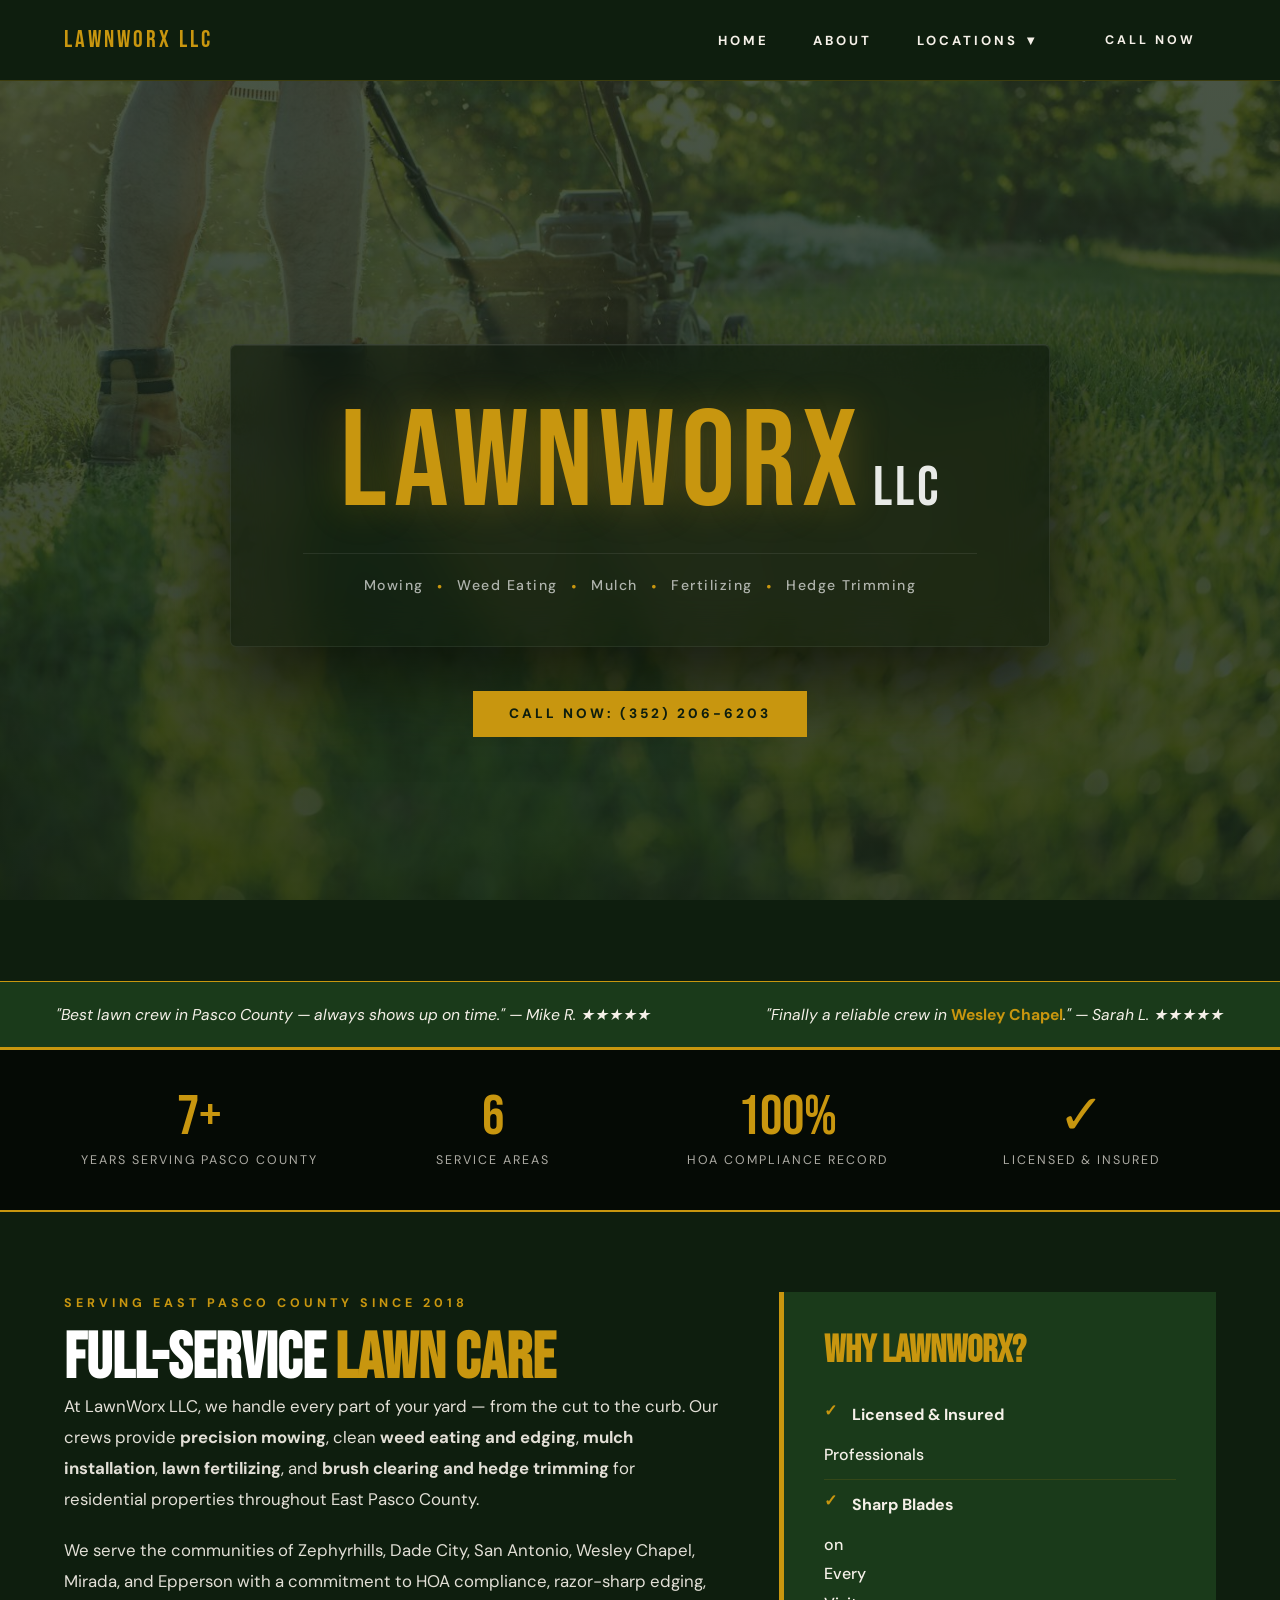
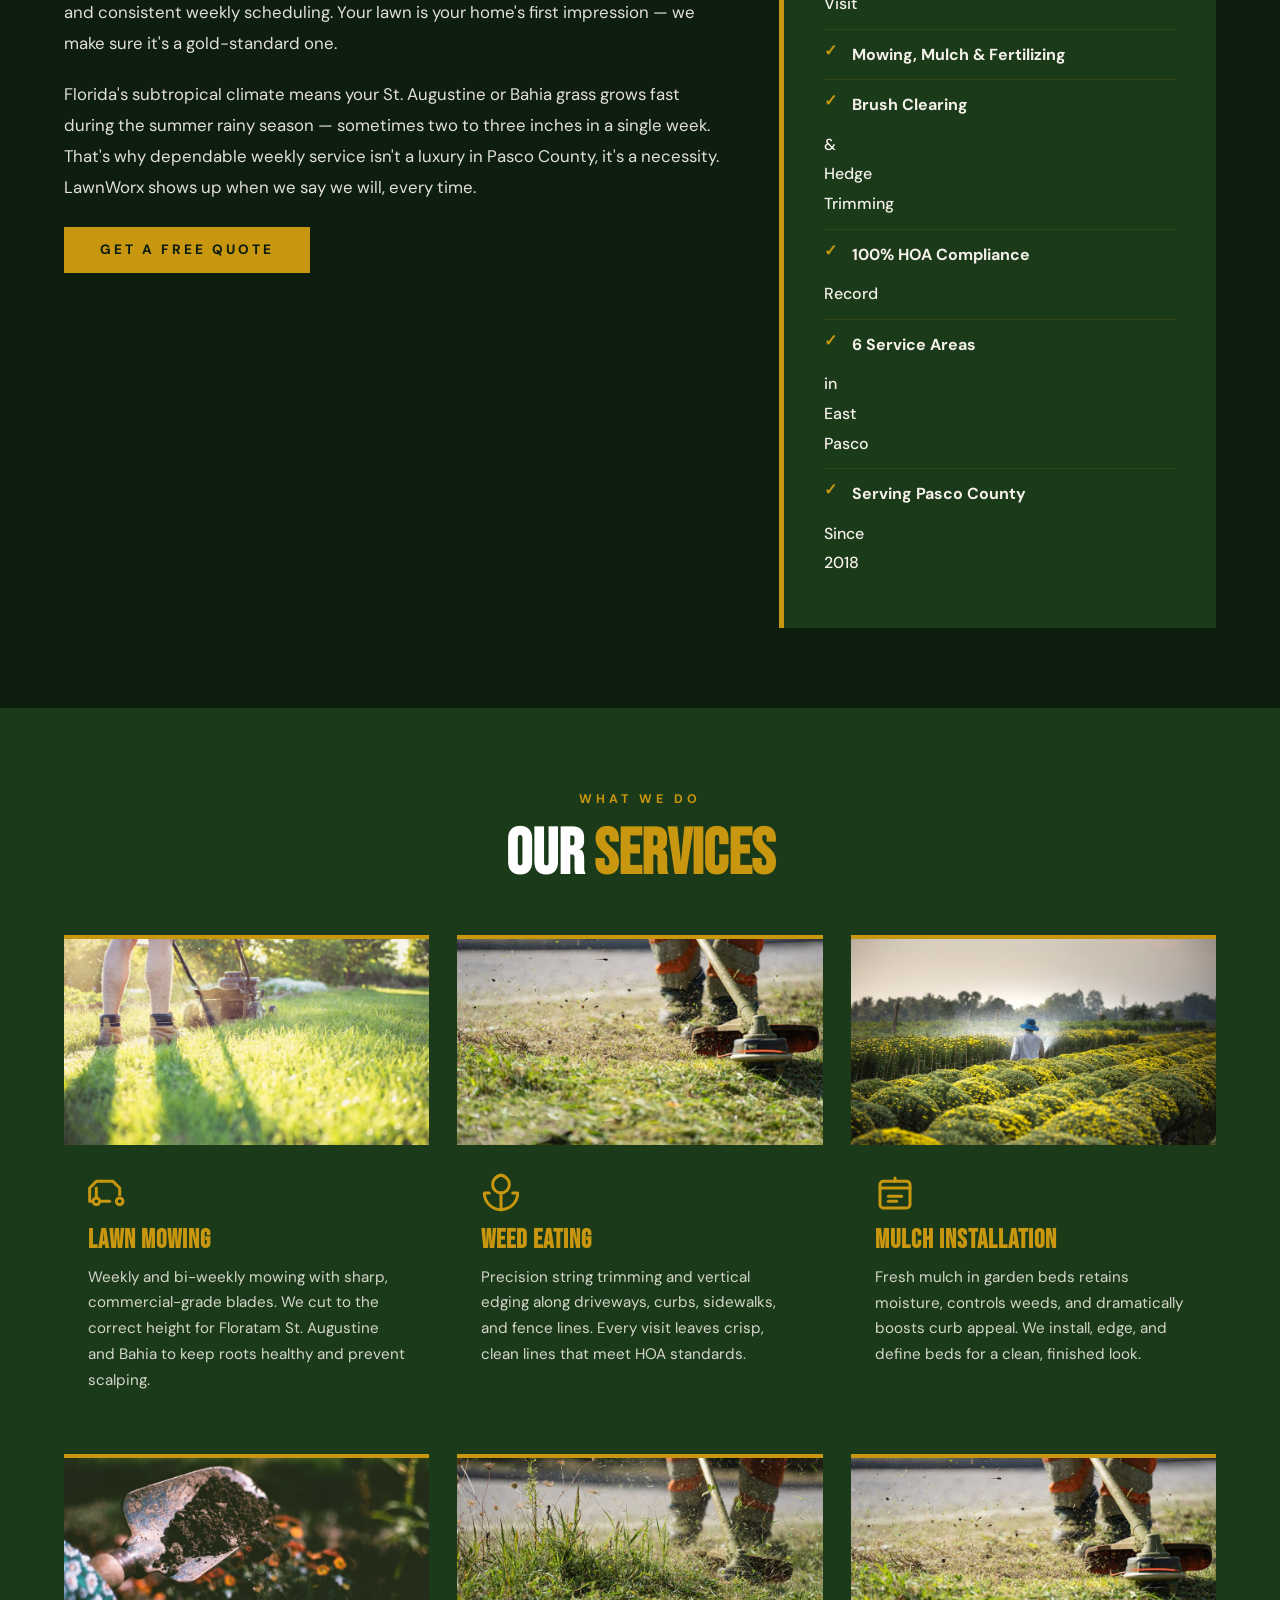
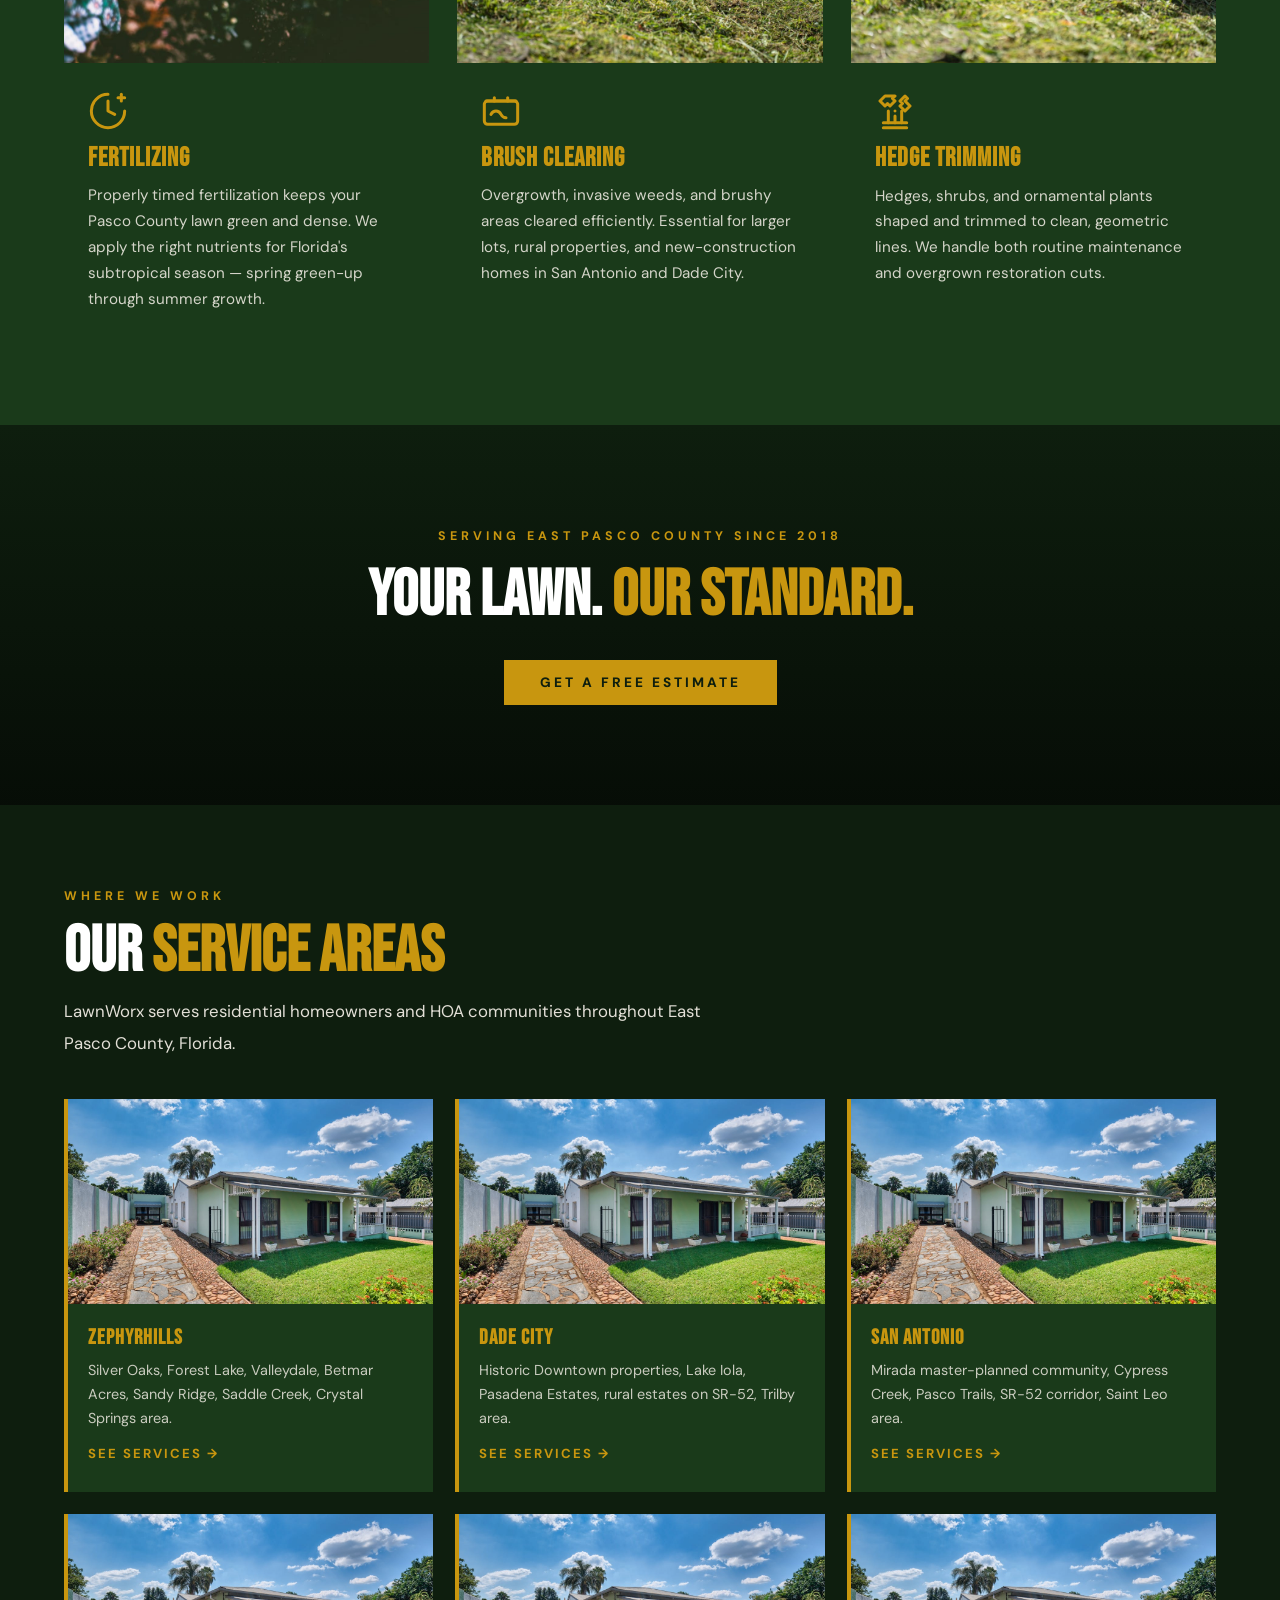
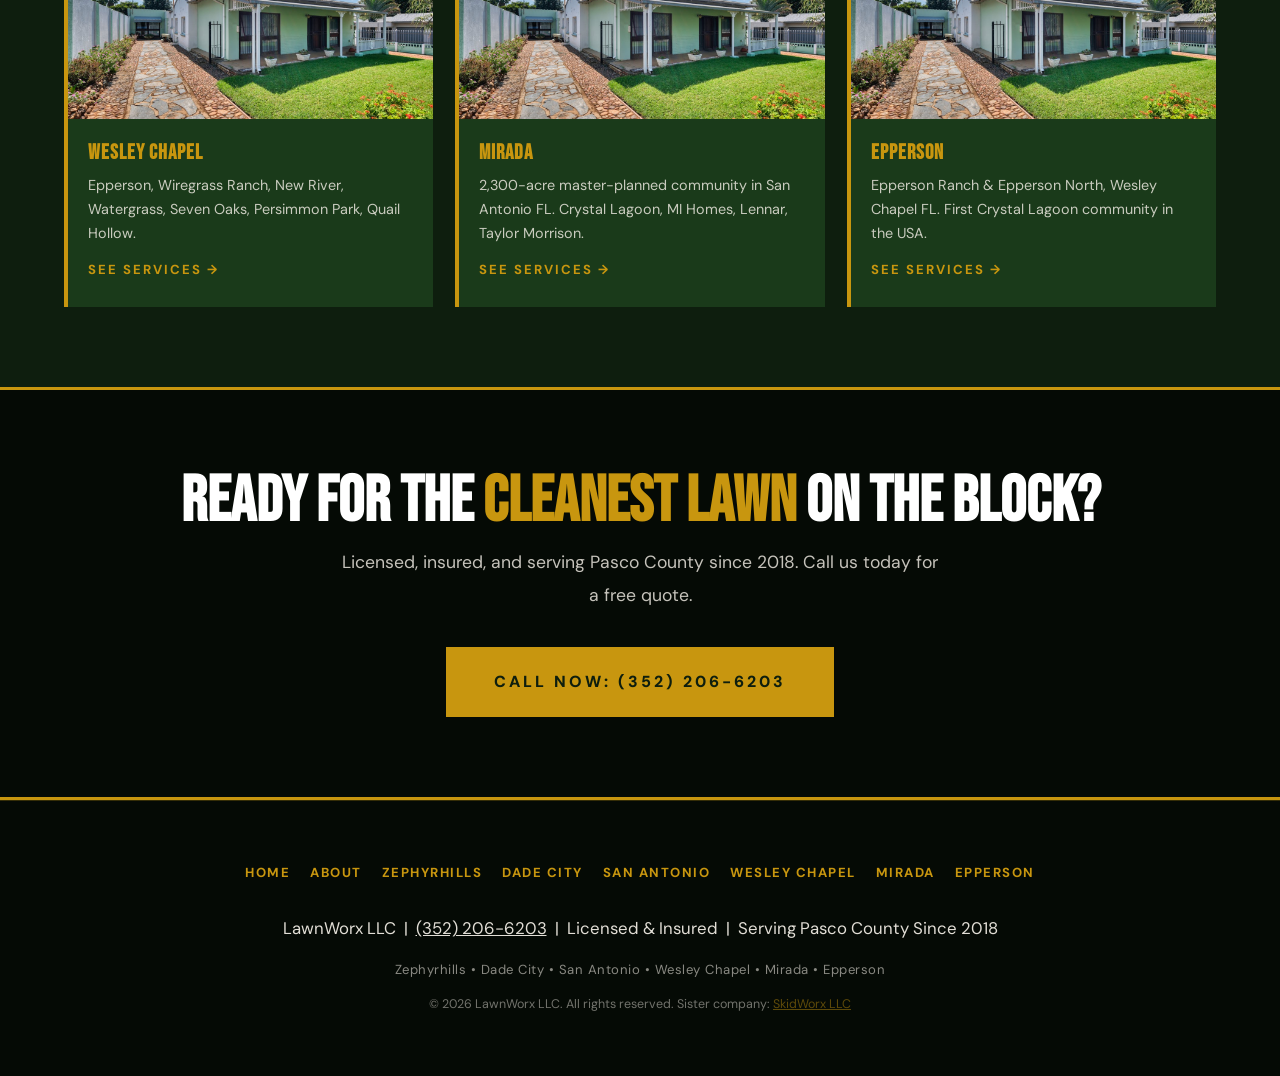
==== commit ffa3bbb1: "Fix LawnWorx images and mobile highlight layout" ====
--- a/index.html
+++ b/index.html
@@ -64,7 +64,7 @@
           <a href="epperson.html">Epperson</a>
         </div>
       </li>
-      <li><a href="tel:3522066203" class="btn-gold" aria-label="Call LawnWorx at (352) 206-6203" style="padding:10px 20px; font-size:0.78rem;">&#128222; Call Now</a></li>
+      <li><a href="tel:3522066203" class="btn-gold" aria-label="Call LawnWorx at (352) 206-6203" style="padding:10px 20px; font-size:0.78rem;">Call Now</a></li>
     </ul>
     <button class="hamburger" id="hamburger" aria-label="Open menu" aria-expanded="false">
       <span></span><span></span><span></span>
@@ -79,16 +79,24 @@
       <a href="wesley-chapel.html" class="sub-link">Wesley Chapel</a>
       <a href="mirada.html" class="sub-link">Mirada</a>
       <a href="epperson.html" class="sub-link">Epperson</a>
-      <a href="tel:3522066203" class="sub-link" aria-label="Call LawnWorx at (352) 206-6203" style="color:var(--gold); font-size:1rem; margin-top:8px;">&#128222; (352) 206-6203</a>
+      <a href="tel:3522066203" class="sub-link" aria-label="Call LawnWorx at (352) 206-6203" style="color:var(--gold); font-size:1rem; margin-top:8px;">(352) 206-6203</a>
     </div>
   </nav>
 
   <!-- HERO -->
-  <header class="hero" style="background-image: url('https://images.unsplash.com/photo-1558618666-fcd25c85cd64?auto=format&fit=crop&w=1600&q=80'); min-height: 80vh;">
-    <div class="hero-logo-wrap">
-      <img src="Gemini_Generated_Image_arbyfearbyfearby.png" alt="LawnWorx LLC — Premium Lawn Care Pasco County FL" width="380" height="200" fetchpriority="high">
-    </div>
-    <p class="hero-tagline">Mowing &bull; Weed Eating &bull; Mulch &bull; Fertilizing &bull; Hedge Trimming</p>
+  <header class="hero" style="background-image: url('images/photos/hero-mowing.jpg'); min-height: 100vh; background-attachment: fixed;">
+    <div class="brand-box">
+      <div class="logo-wordmark">
+        <span class="logo-main">LAWNWORX</span><span class="logo-llc">LLC</span>
+      </div>
+      <div class="logo-services-bar">
+        Mowing <span class="dot">&#9679;</span>
+        Weed Eating <span class="dot">&#9679;</span>
+        Mulch <span class="dot">&#9679;</span>
+        Fertilizing <span class="dot">&#9679;</span>
+        Hedge Trimming
+      </div>
+    </div>
     <a href="tel:3522066203" class="btn-gold hero-cta" aria-label="Call LawnWorx at (352) 206-6203">Call Now: (352)&nbsp;206-6203</a>
   </header>
 
@@ -169,7 +177,7 @@
 
         <div class="service-card">
           <div class="service-card-img">
-            <img src="https://images.unsplash.com/photo-1592417817098-8fd3d9eb14a5?auto=format&fit=crop&w=600&q=70" alt="Lawn mowing service — green Florida grass" width="600" height="340" loading="lazy">
+            <img src="images/photos/hero-mowing.jpg" alt="Lawn mowing service — green Florida grass" width="600" height="340" loading="lazy">
           </div>
           <div class="service-card-body">
             <span class="service-card-icon" aria-hidden="true"><svg xmlns="http://www.w3.org/2000/svg" viewBox="0 0 24 24" fill="none" stroke="currentColor" stroke-width="1.8" stroke-linecap="round" stroke-linejoin="round"><circle cx="5" cy="17" r="2"/><circle cx="19" cy="17" r="2"/><path d="M2 17H1V9l4-4h10l4 4v4"/><path d="M7 17h6"/><path d="M5 15V9"/></svg></span>
@@ -180,7 +188,7 @@
 
         <div class="service-card">
           <div class="service-card-img">
-            <img src="https://images.unsplash.com/photo-1558618666-fcd25c85cd64?auto=format&fit=crop&w=600&q=70" alt="Weed eating and edging along a clean driveway" width="600" height="340" loading="lazy">
+            <img src="images/photos/edging.jpg" alt="Weed eating and edging along a clean driveway" width="600" height="340" loading="lazy">
           </div>
           <div class="service-card-body">
             <span class="service-card-icon" aria-hidden="true"><svg xmlns="http://www.w3.org/2000/svg" viewBox="0 0 24 24" fill="none" stroke="currentColor" stroke-width="1.8" stroke-linecap="round" stroke-linejoin="round"><path d="M12 22V12"/><path d="M5 12H2a10 10 0 0 0 10 10"/><path d="M19 12h3a10 10 0 0 1-10 10"/><path d="M12 12a5 5 0 0 0 5-5c0-2-1-3.9-3-5-2-1.1-3.5-.5-4.5.5"/><path d="M12 12a5 5 0 0 1-5-5c0-2 1-3.9 3-5 2-1.1 3.5-.5 4.5.5"/></svg></span>
@@ -191,7 +199,7 @@
 
         <div class="service-card">
           <div class="service-card-img">
-            <img src="https://images.unsplash.com/photo-1416879595882-3373a0480b5b?auto=format&fit=crop&w=600&q=70" alt="Fresh mulch installed in a garden bed" width="600" height="340" loading="lazy">
+            <img src="images/photos/mulch.jpg" alt="Fresh mulch installed in a garden bed" width="600" height="340" loading="lazy">
           </div>
           <div class="service-card-body">
             <span class="service-card-icon" aria-hidden="true"><svg xmlns="http://www.w3.org/2000/svg" viewBox="0 0 24 24" fill="none" stroke="currentColor" stroke-width="1.8" stroke-linecap="round" stroke-linejoin="round"><path d="M3 9h18v10a2 2 0 0 1-2 2H5a2 2 0 0 1-2-2V9Z"/><path d="M3 9V7a2 2 0 0 1 2-2h14a2 2 0 0 1 2 2v2"/><path d="M12 5V3"/><path d="M8 14h8"/><path d="M8 17h5"/></svg></span>
@@ -202,7 +210,7 @@
 
         <div class="service-card">
           <div class="service-card-img">
-            <img src="https://images.unsplash.com/photo-1500382017468-9049fed747ef?auto=format&fit=crop&w=600&q=70" alt="Lush green fertilized lawn in Florida" width="600" height="340" loading="lazy">
+            <img src="images/photos/fertilizing.jpg" alt="Lush green fertilized lawn in Florida" width="600" height="340" loading="lazy">
           </div>
           <div class="service-card-body">
             <span class="service-card-icon" aria-hidden="true"><svg xmlns="http://www.w3.org/2000/svg" viewBox="0 0 24 24" fill="none" stroke="currentColor" stroke-width="1.8" stroke-linecap="round" stroke-linejoin="round"><path d="M12 2a10 10 0 1 0 10 10"/><path d="M12 6v6l4 2"/><path d="M20 2v4"/><path d="M22 4h-4"/></svg></span>
@@ -213,7 +221,7 @@
 
         <div class="service-card">
           <div class="service-card-img">
-            <img src="https://images.unsplash.com/photo-1569025743873-ea3a9ade89f9?auto=format&fit=crop&w=600&q=70" alt="Brush and overgrowth clearing on a rural lot" width="600" height="340" loading="lazy">
+            <img src="images/photos/brush-clearing.jpg" alt="Brush and overgrowth clearing on a rural lot" width="600" height="340" loading="lazy">
           </div>
           <div class="service-card-body">
             <span class="service-card-icon" aria-hidden="true"><svg xmlns="http://www.w3.org/2000/svg" viewBox="0 0 24 24" fill="none" stroke="currentColor" stroke-width="1.8" stroke-linecap="round" stroke-linejoin="round"><path d="M3 6h18"/><path d="M8 6V4"/><path d="M16 6V4"/><rect x="2" y="6" width="20" height="14" rx="2"/><path d="M6 14c.5-1 1.5-2 3-2s2.5 1 3 2 1.5 2 3 2"/></svg></span>
@@ -224,7 +232,7 @@
 
         <div class="service-card">
           <div class="service-card-img">
-            <img src="https://images.unsplash.com/photo-1585320806297-9794b3e4aaae?auto=format&fit=crop&w=600&q=70" alt="Neatly trimmed hedges and shrubs" width="600" height="340" loading="lazy">
+            <img src="images/photos/edging.jpg" alt="Neatly trimmed hedges and shrubs" width="600" height="340" loading="lazy">
           </div>
           <div class="service-card-body">
             <span class="service-card-icon" aria-hidden="true"><svg xmlns="http://www.w3.org/2000/svg" viewBox="0 0 24 24" fill="none" stroke="currentColor" stroke-width="1.8" stroke-linecap="round" stroke-linejoin="round"><path d="M6 3 3 6l3 3 1.5-1.5L9 9l3-3-1.5-1.5L12 3Z"/><path d="m18 3-3 3 1.5 1.5L15 9l3 3 1.5-1.5L21 9l-3-3 1.5-1.5Z"/><path d="M12 12h.01"/><path d="M5 19h14"/><path d="M5 22h14"/><path d="M8 19v-7"/><path d="M16 19v-7"/><path d="M12 19v-4"/></svg></span>
@@ -238,7 +246,7 @@
   </section>
 
   <!-- IMAGE DIVIDER -->
-  <div class="img-divider" style="background-image: url('https://images.unsplash.com/photo-1588880331179-bc9b93a8cb5e?auto=format&fit=crop&w=1600&q=75');" role="img" aria-label="Manicured lawn in a Florida neighborhood">
+  <div class="img-divider" style="background-image: url('images/photos/community-homes.jpg');" role="img" aria-label="Manicured lawn in a Florida neighborhood">
     <div class="img-divider-inner">
       <p class="img-divider-label">Serving East Pasco County Since 2018</p>
       <h2>Your Lawn. <span>Our Standard.</span></h2>
@@ -255,7 +263,7 @@
       <div class="community-cards">
         <div class="community-card">
           <div class="community-card-img">
-            <img src="https://images.unsplash.com/photo-1570129477492-45c003edd2be?auto=format&fit=crop&w=500&q=65" alt="Homes in Zephyrhills FL" width="500" height="240" loading="lazy">
+            <img src="images/photos/community-homes.jpg" alt="Homes in Zephyrhills FL" width="500" height="240" loading="lazy">
           </div>
           <div class="community-card-body">
             <h4>Zephyrhills</h4>
@@ -265,7 +273,7 @@
         </div>
         <div class="community-card">
           <div class="community-card-img">
-            <img src="https://images.unsplash.com/photo-1560184897-ae75f418493e?auto=format&fit=crop&w=500&q=65" alt="Homes in Dade City FL" width="500" height="240" loading="lazy">
+            <img src="images/photos/community-homes.jpg" alt="Homes in Dade City FL" width="500" height="240" loading="lazy">
           </div>
           <div class="community-card-body">
             <h4>Dade City</h4>
@@ -275,7 +283,7 @@
         </div>
         <div class="community-card">
           <div class="community-card-img">
-            <img src="https://images.unsplash.com/photo-1448630360428-65456885c650?auto=format&fit=crop&w=500&q=65" alt="Homes in San Antonio FL" width="500" height="240" loading="lazy">
+            <img src="images/photos/community-homes.jpg" alt="Homes in San Antonio FL" width="500" height="240" loading="lazy">
           </div>
           <div class="community-card-body">
             <h4>San Antonio</h4>
@@ -285,7 +293,7 @@
         </div>
         <div class="community-card">
           <div class="community-card-img">
-            <img src="https://images.unsplash.com/photo-1549517045-bc93de075e53?auto=format&fit=crop&w=500&q=65" alt="Homes in Wesley Chapel FL" width="500" height="240" loading="lazy">
+            <img src="images/photos/community-homes.jpg" alt="Homes in Wesley Chapel FL" width="500" height="240" loading="lazy">
           </div>
           <div class="community-card-body">
             <h4>Wesley Chapel</h4>
@@ -295,7 +303,7 @@
         </div>
         <div class="community-card">
           <div class="community-card-img">
-            <img src="https://images.unsplash.com/photo-1600585154340-be6161a56a0c?auto=format&fit=crop&w=500&q=65" alt="Mirada master-planned community homes" width="500" height="240" loading="lazy">
+            <img src="images/photos/community-homes.jpg" alt="Mirada master-planned community homes" width="500" height="240" loading="lazy">
           </div>
           <div class="community-card-body">
             <h4>Mirada</h4>
@@ -305,7 +313,7 @@
         </div>
         <div class="community-card">
           <div class="community-card-img">
-            <img src="https://images.unsplash.com/photo-1580587771525-78b9dba3b914?auto=format&fit=crop&w=500&q=65" alt="Epperson Ranch community homes in Wesley Chapel" width="500" height="240" loading="lazy">
+            <img src="images/photos/community-homes.jpg" alt="Epperson Ranch community homes in Wesley Chapel" width="500" height="240" loading="lazy">
           </div>
           <div class="community-card-body">
             <h4>Epperson</h4>
--- a/styles.css
+++ b/styles.css
@@ -390,6 +390,14 @@
   font-weight: 700;
   margin-top: 18px;
   margin-bottom: 30px;
+  overflow-wrap: break-word;
+  word-break: break-word;
+  padding: 0 20px;
+  text-align: center;
+  max-width: 100%;
+}
+@media (max-width: 560px) {
+  .hero-tagline { letter-spacing: 1.5px; font-size: 0.82rem; }
 }
 .hero-cta { margin-top: 8px; }
 
@@ -457,16 +465,17 @@
   border-bottom: 1px solid rgba(200,150,15,0.15);
   font-size: 1rem;
   font-weight: 500;
-  display: flex;
+  display: grid;
+  grid-template-columns: 18px 1fr;
   gap: 10px;
-  align-items: center;
+  align-items: start;
 }
 .highlight-box li:last-child { border-bottom: none; }
 .highlight-box li::before {
-  content: '✔';
+  content: '\2713';
   color: var(--gold);
   font-weight: bold;
-  flex-shrink: 0;
+  line-height: 1.4;
 }
 
 /* --- Service Cards --- */
@@ -979,3 +988,65 @@
   display: block;
   margin-bottom: 14px;
 }
+
+/* --- Homepage brand box (glass card matching SkidWorx style) --- */
+.brand-box {
+  background: rgba(10, 20, 10, 0.58);
+  backdrop-filter: blur(22px);
+  -webkit-backdrop-filter: blur(22px);
+  border: 1px solid rgba(255, 255, 255, 0.07);
+  border-top: 1px solid rgba(255, 255, 255, 0.12);
+  border-radius: 6px;
+  padding: 52px 72px 48px;
+  margin-bottom: 36px;
+  box-shadow: 0 40px 80px rgba(0, 0, 0, 0.6), inset 0 1px 0 rgba(255, 255, 255, 0.06);
+  max-width: 820px;
+  width: calc(100% - 48px);
+}
+.logo-wordmark {
+  display: flex;
+  align-items: baseline;
+  justify-content: center;
+  gap: 10px;
+  margin-bottom: 20px;
+  line-height: 1;
+}
+.logo-main {
+  font-family: 'Bebas Neue', sans-serif;
+  font-size: clamp(4.5rem, 11vw, 8.5rem);
+  color: var(--gold);
+  letter-spacing: 6px;
+  text-shadow: 0 0 40px rgba(200, 150, 15, 0.3);
+  line-height: 1;
+}
+.logo-llc {
+  font-family: 'Bebas Neue', sans-serif;
+  font-size: clamp(1.8rem, 4.5vw, 3.5rem);
+  color: var(--white);
+  letter-spacing: 3px;
+  opacity: 0.9;
+  line-height: 1;
+}
+.logo-services-bar {
+  font-size: clamp(0.68rem, 1.6vw, 0.88rem);
+  color: rgba(255, 255, 255, 0.65);
+  letter-spacing: 1.5px;
+  font-weight: 500;
+  border-top: 1px solid rgba(255, 255, 255, 0.08);
+  padding-top: 18px;
+  margin-top: 4px;
+  text-align: center;
+  overflow-wrap: break-word;
+  word-break: break-word;
+}
+.logo-services-bar .dot {
+  color: var(--gold);
+  margin: 0 8px;
+  font-size: 0.6em;
+  vertical-align: middle;
+}
+@media (max-width: 768px) {
+  .brand-box { padding: 35px 28px; }
+  .logo-main { letter-spacing: 3px; }
+  .hero { background-attachment: scroll !important; }
+}
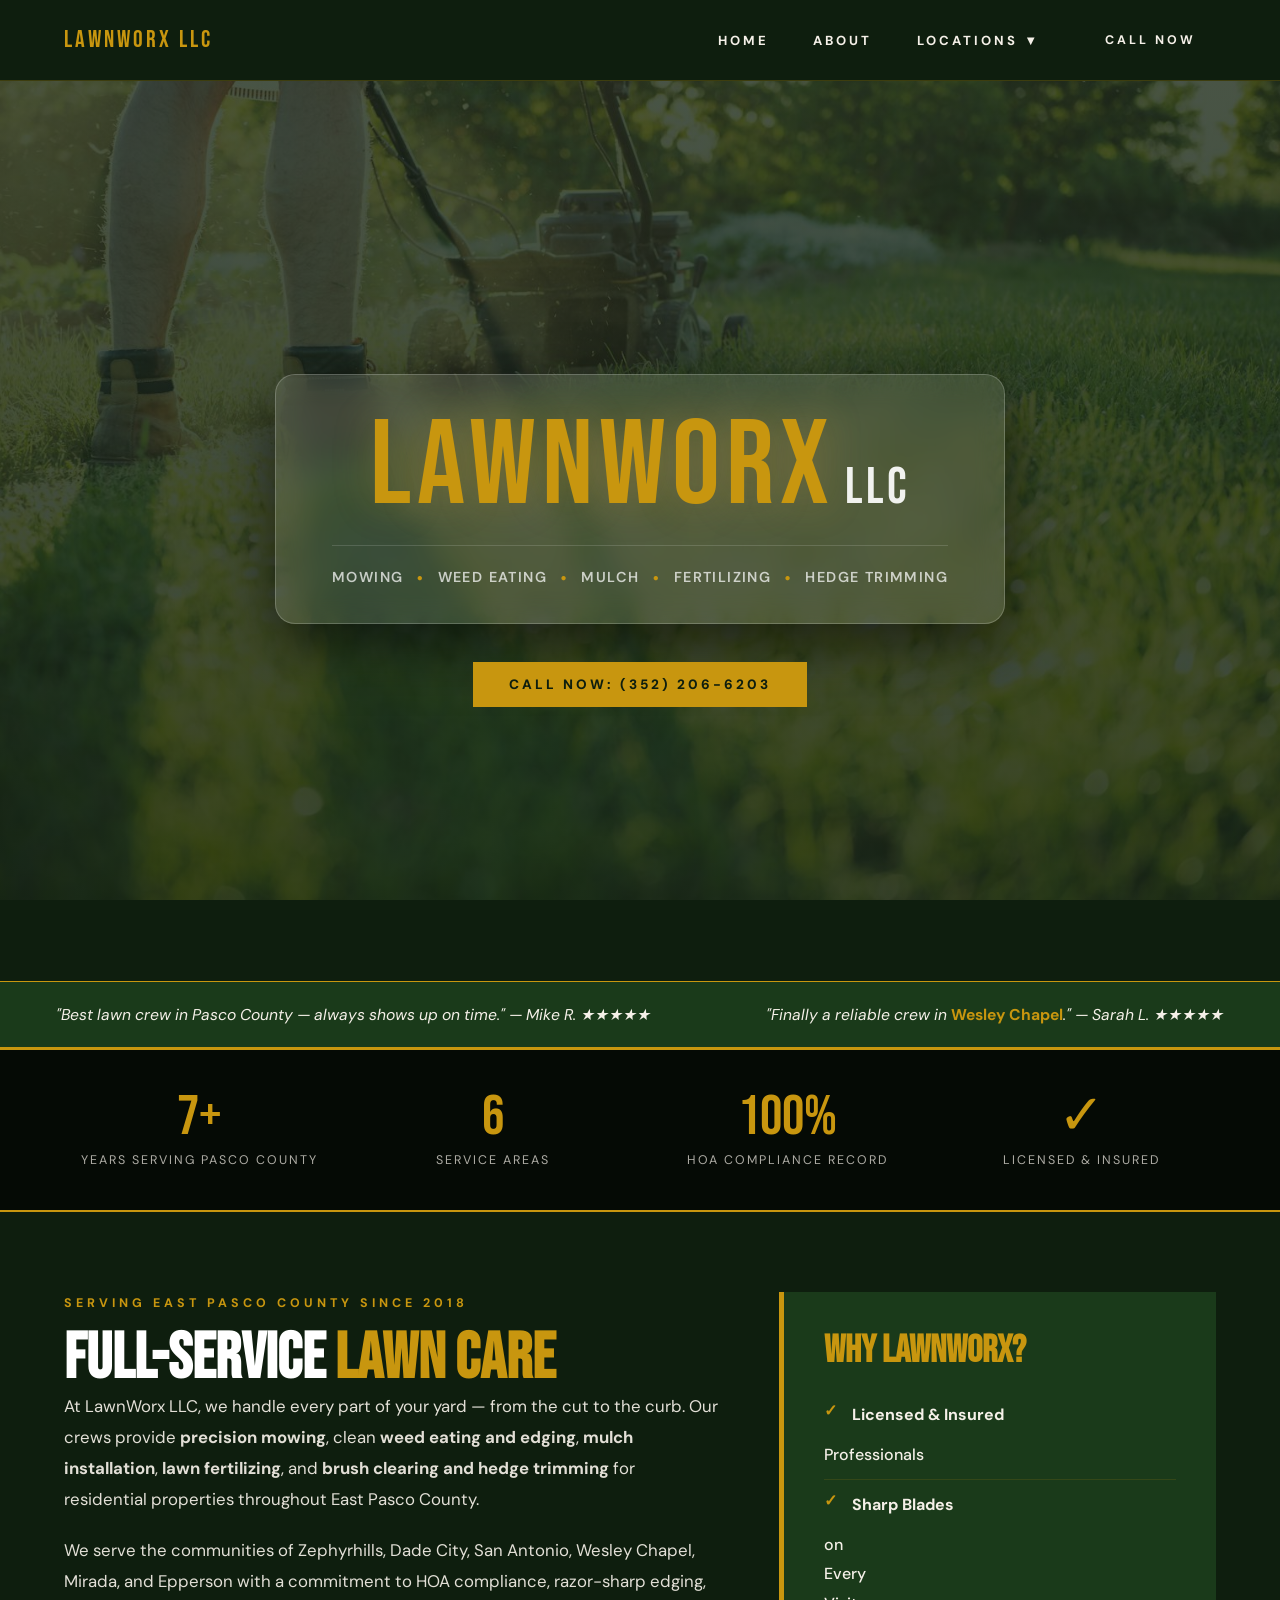
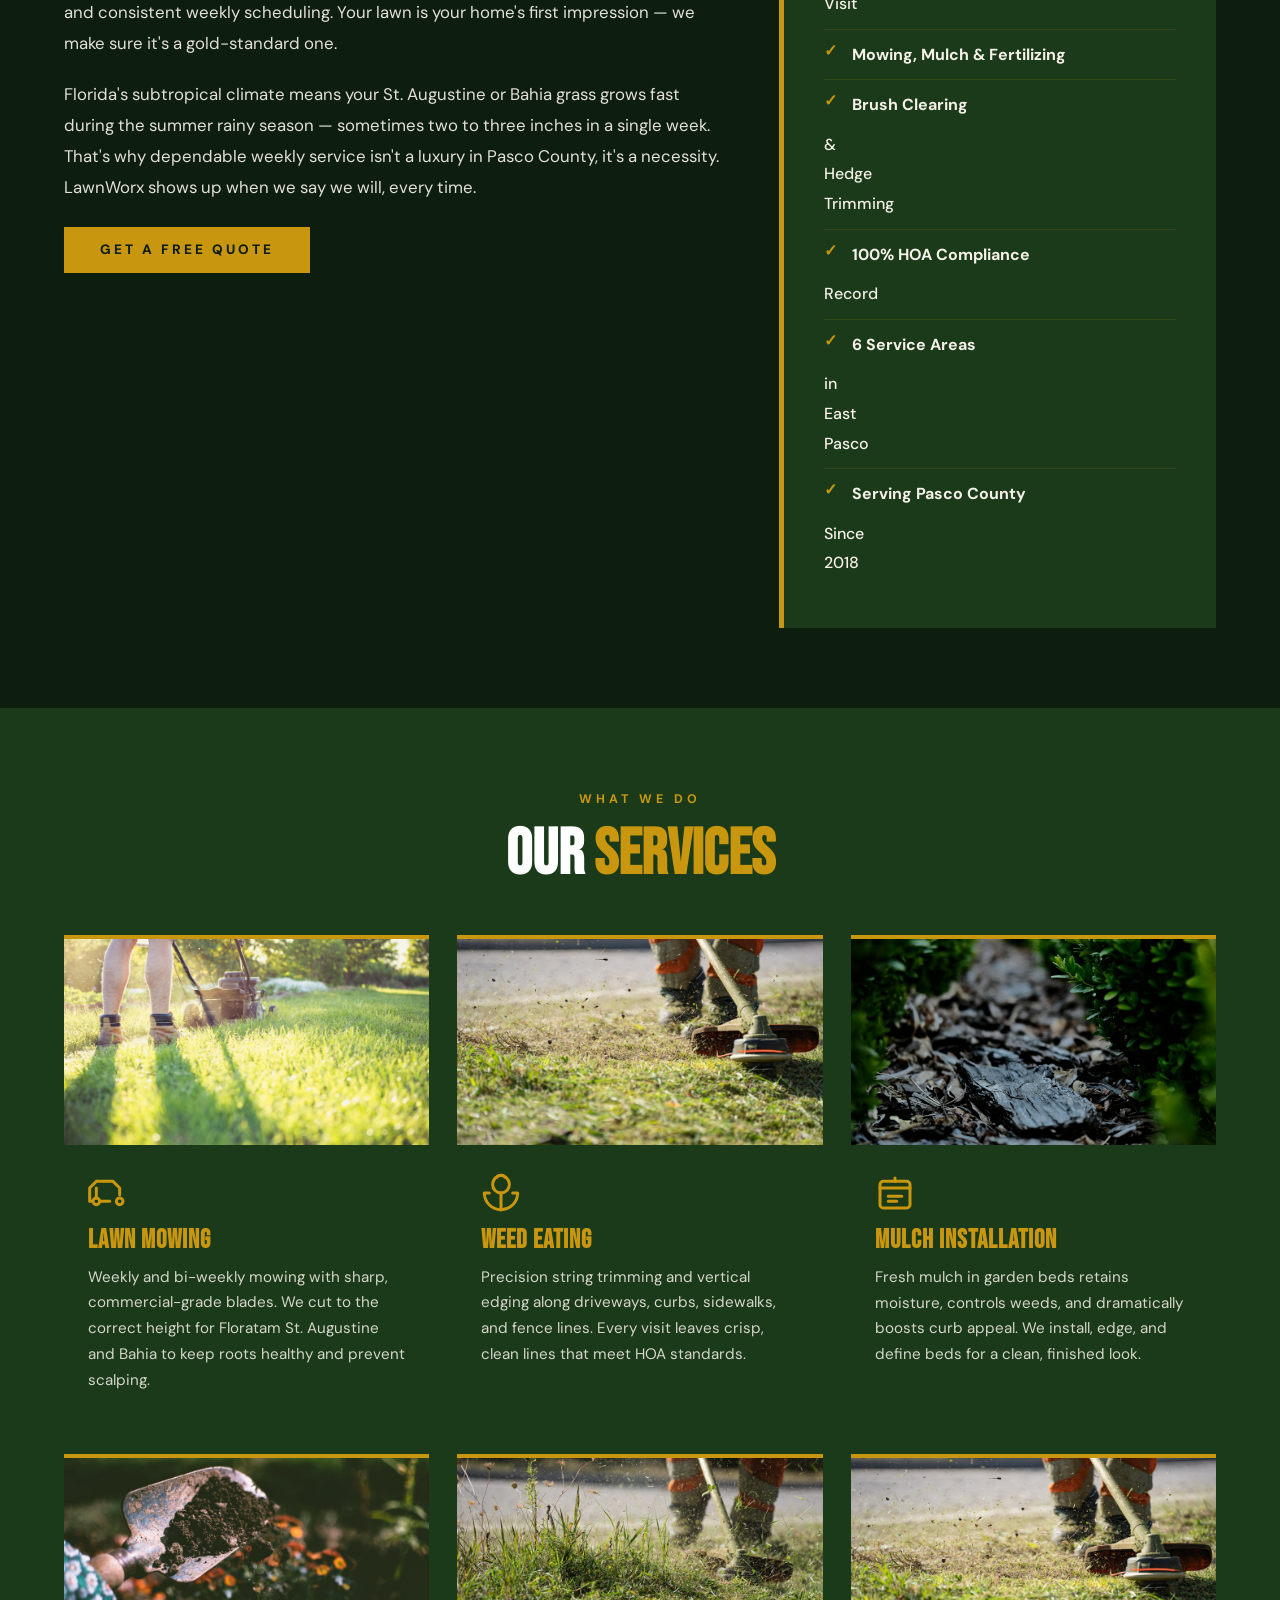
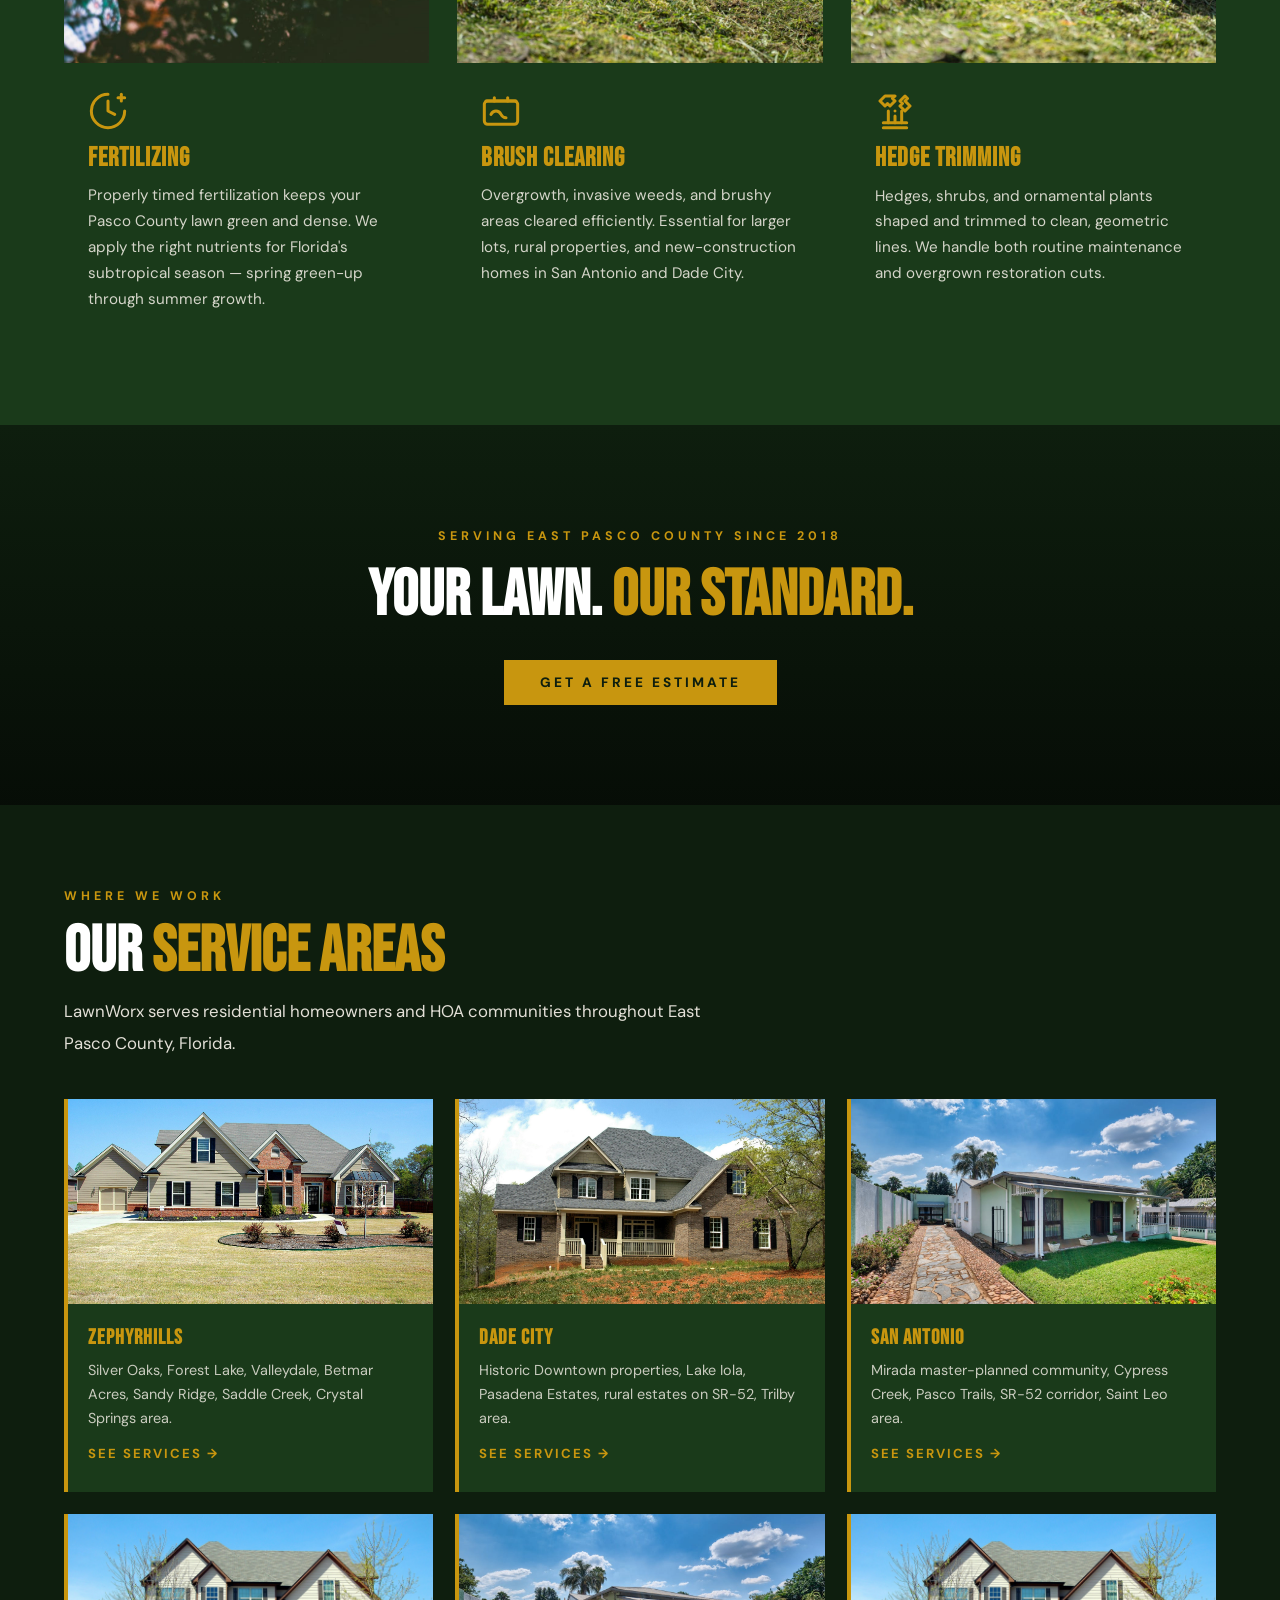
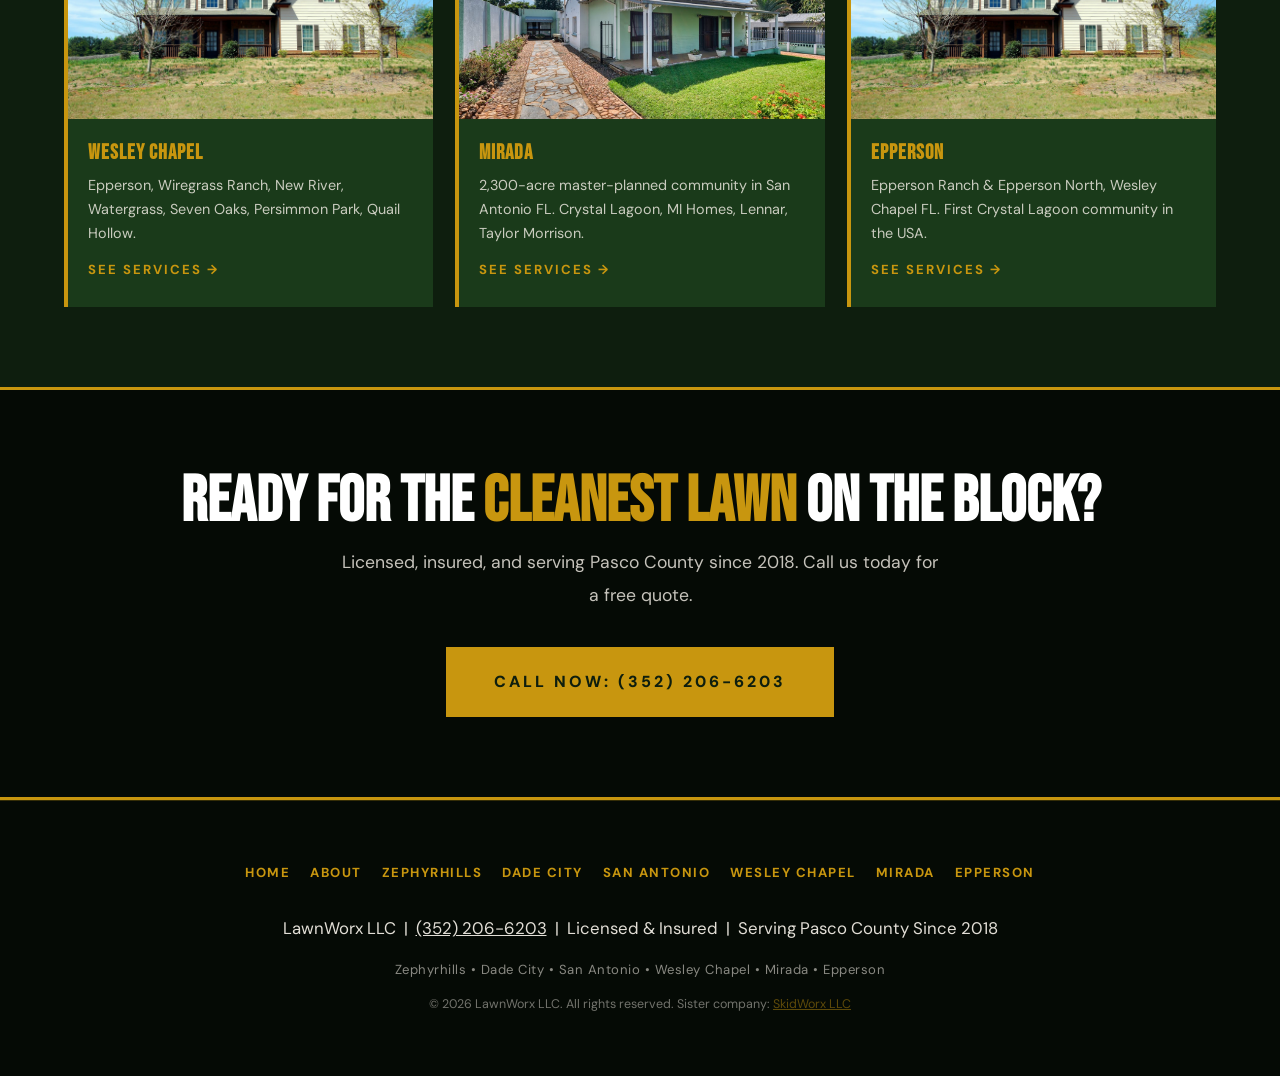
==== commit 2e1f06f0: "Refine LawnWorx homepage hero and service area images" ====
--- a/index.html
+++ b/index.html
@@ -85,11 +85,11 @@
 
   <!-- HERO -->
   <header class="hero" style="background-image: url('images/photos/hero-mowing.jpg'); min-height: 100vh; background-attachment: fixed;">
-    <div class="brand-box">
-      <div class="logo-wordmark">
-        <span class="logo-main">LAWNWORX</span><span class="logo-llc">LLC</span>
-      </div>
-      <div class="logo-services-bar">
+    <div class="hero-logo-wrap">
+      <div class="hero-logo-wordmark" aria-label="LawnWorx LLC">
+        <span class="hero-logo-main">LAWNWORX</span><span class="hero-logo-llc">LLC</span>
+      </div>
+      <div class="hero-logo-services">
         Mowing <span class="dot">&#9679;</span>
         Weed Eating <span class="dot">&#9679;</span>
         Mulch <span class="dot">&#9679;</span>
@@ -199,7 +199,7 @@
 
         <div class="service-card">
           <div class="service-card-img">
-            <img src="images/photos/mulch.jpg" alt="Fresh mulch installed in a garden bed" width="600" height="340" loading="lazy">
+            <img src="images/photos/mulch-detail.jpg" alt="Fresh bark mulch installed around shrubs in a garden bed" width="600" height="340" loading="lazy">
           </div>
           <div class="service-card-body">
             <span class="service-card-icon" aria-hidden="true"><svg xmlns="http://www.w3.org/2000/svg" viewBox="0 0 24 24" fill="none" stroke="currentColor" stroke-width="1.8" stroke-linecap="round" stroke-linejoin="round"><path d="M3 9h18v10a2 2 0 0 1-2 2H5a2 2 0 0 1-2-2V9Z"/><path d="M3 9V7a2 2 0 0 1 2-2h14a2 2 0 0 1 2 2v2"/><path d="M12 5V3"/><path d="M8 14h8"/><path d="M8 17h5"/></svg></span>
@@ -263,7 +263,7 @@
       <div class="community-cards">
         <div class="community-card">
           <div class="community-card-img">
-            <img src="images/photos/community-homes.jpg" alt="Homes in Zephyrhills FL" width="500" height="240" loading="lazy">
+            <img src="images/photos/community-zephyrhills.jpg" alt="Representative residential lawn in the Zephyrhills FL service area" width="500" height="240" loading="lazy">
           </div>
           <div class="community-card-body">
             <h4>Zephyrhills</h4>
@@ -273,7 +273,7 @@
         </div>
         <div class="community-card">
           <div class="community-card-img">
-            <img src="images/photos/community-homes.jpg" alt="Homes in Dade City FL" width="500" height="240" loading="lazy">
+            <img src="images/photos/community-dade-city.jpg" alt="Representative residential property in the Dade City FL service area" width="500" height="240" loading="lazy">
           </div>
           <div class="community-card-body">
             <h4>Dade City</h4>
@@ -283,7 +283,7 @@
         </div>
         <div class="community-card">
           <div class="community-card-img">
-            <img src="images/photos/community-homes.jpg" alt="Homes in San Antonio FL" width="500" height="240" loading="lazy">
+            <img src="images/photos/community-homes.jpg" alt="Representative residential lawn in the San Antonio FL service area" width="500" height="240" loading="lazy">
           </div>
           <div class="community-card-body">
             <h4>San Antonio</h4>
@@ -293,7 +293,7 @@
         </div>
         <div class="community-card">
           <div class="community-card-img">
-            <img src="images/photos/community-homes.jpg" alt="Homes in Wesley Chapel FL" width="500" height="240" loading="lazy">
+            <img src="images/photos/community-wesley-chapel.jpg" alt="Representative residential lawn in the Wesley Chapel FL service area" width="500" height="240" loading="lazy">
           </div>
           <div class="community-card-body">
             <h4>Wesley Chapel</h4>
@@ -303,7 +303,7 @@
         </div>
         <div class="community-card">
           <div class="community-card-img">
-            <img src="images/photos/community-homes.jpg" alt="Mirada master-planned community homes" width="500" height="240" loading="lazy">
+            <img src="images/photos/community-homes.jpg" alt="Representative residential lawn for the Mirada service area in San Antonio FL" width="500" height="240" loading="lazy">
           </div>
           <div class="community-card-body">
             <h4>Mirada</h4>
@@ -313,7 +313,7 @@
         </div>
         <div class="community-card">
           <div class="community-card-img">
-            <img src="images/photos/community-homes.jpg" alt="Epperson Ranch community homes in Wesley Chapel" width="500" height="240" loading="lazy">
+            <img src="images/photos/community-wesley-chapel.jpg" alt="Representative residential lawn for the Epperson service area in Wesley Chapel FL" width="500" height="240" loading="lazy">
           </div>
           <div class="community-card-body">
             <h4>Epperson</h4>
--- a/styles.css
+++ b/styles.css
@@ -412,6 +412,44 @@
   box-shadow: var(--shadow-lg);
   margin-bottom: 30px;
   display: inline-block;
+}
+.hero-logo-wordmark {
+  display: flex;
+  align-items: baseline;
+  justify-content: center;
+  gap: 10px;
+  line-height: 1;
+}
+.hero-logo-main {
+  font-family: 'Bebas Neue', sans-serif;
+  font-size: clamp(4.25rem, 10vw, 7.5rem);
+  color: var(--gold);
+  letter-spacing: 6px;
+  text-shadow: 0 0 40px rgba(200, 150, 15, 0.3);
+}
+.hero-logo-llc {
+  font-family: 'Bebas Neue', sans-serif;
+  font-size: clamp(1.75rem, 4vw, 3.2rem);
+  color: var(--white);
+  letter-spacing: 3px;
+  opacity: 0.92;
+}
+.hero-logo-services {
+  margin-top: 18px;
+  padding-top: 18px;
+  border-top: 1px solid rgba(255,255,255,0.14);
+  text-align: center;
+  font-size: clamp(0.7rem, 1.6vw, 0.9rem);
+  letter-spacing: 1.4px;
+  color: rgba(255,255,255,0.72);
+  font-weight: 600;
+  text-transform: uppercase;
+}
+.hero-logo-services .dot {
+  color: var(--gold);
+  margin: 0 8px;
+  font-size: 0.7em;
+  vertical-align: middle;
 }
 .hero-logo-wrap img {
   display: block;
@@ -1046,6 +1084,17 @@
   vertical-align: middle;
 }
 @media (max-width: 768px) {
+  .hero-logo-wrap { padding: 30px 22px; }
+  .hero-logo-wordmark {
+    flex-direction: column;
+    gap: 4px;
+    align-items: center;
+  }
+  .hero-logo-main { letter-spacing: 3px; }
+  .hero-logo-services {
+    line-height: 1.8;
+    letter-spacing: 1px;
+  }
   .brand-box { padding: 35px 28px; }
   .logo-main { letter-spacing: 3px; }
   .hero { background-attachment: scroll !important; }
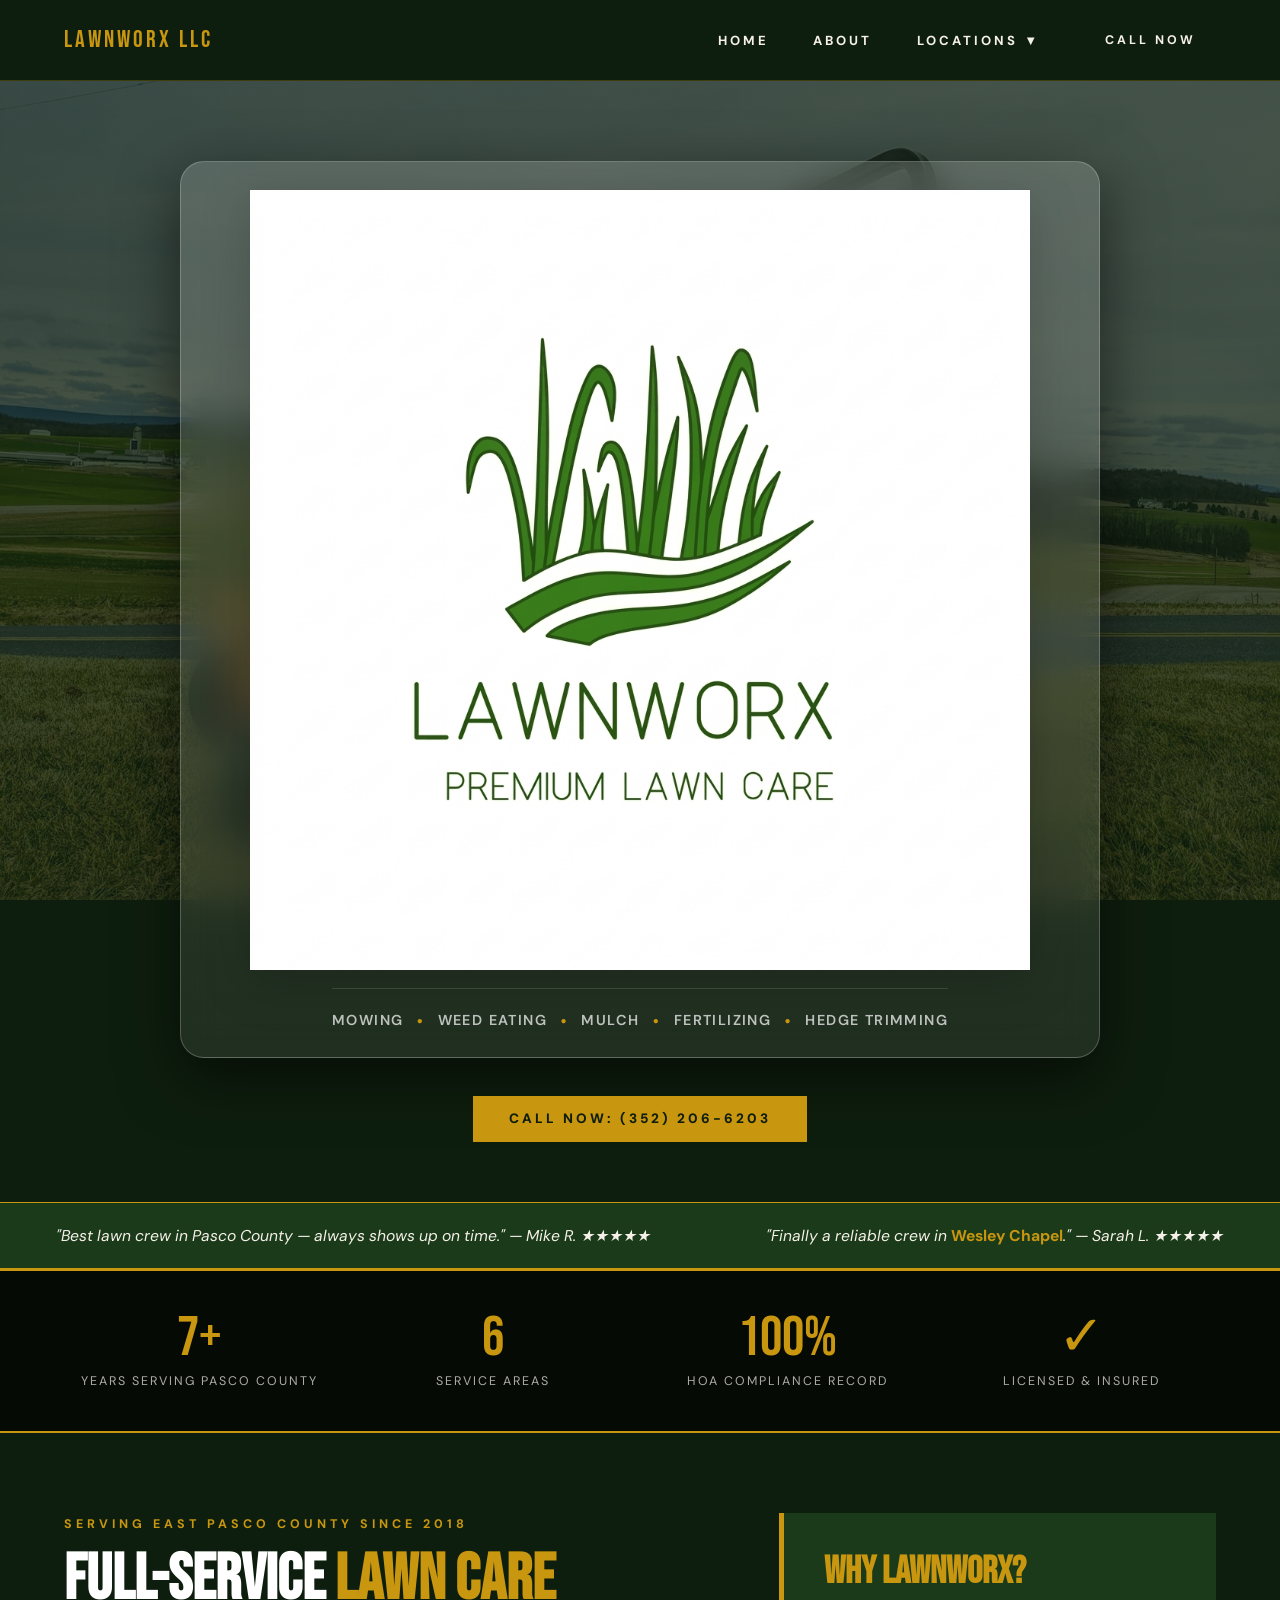
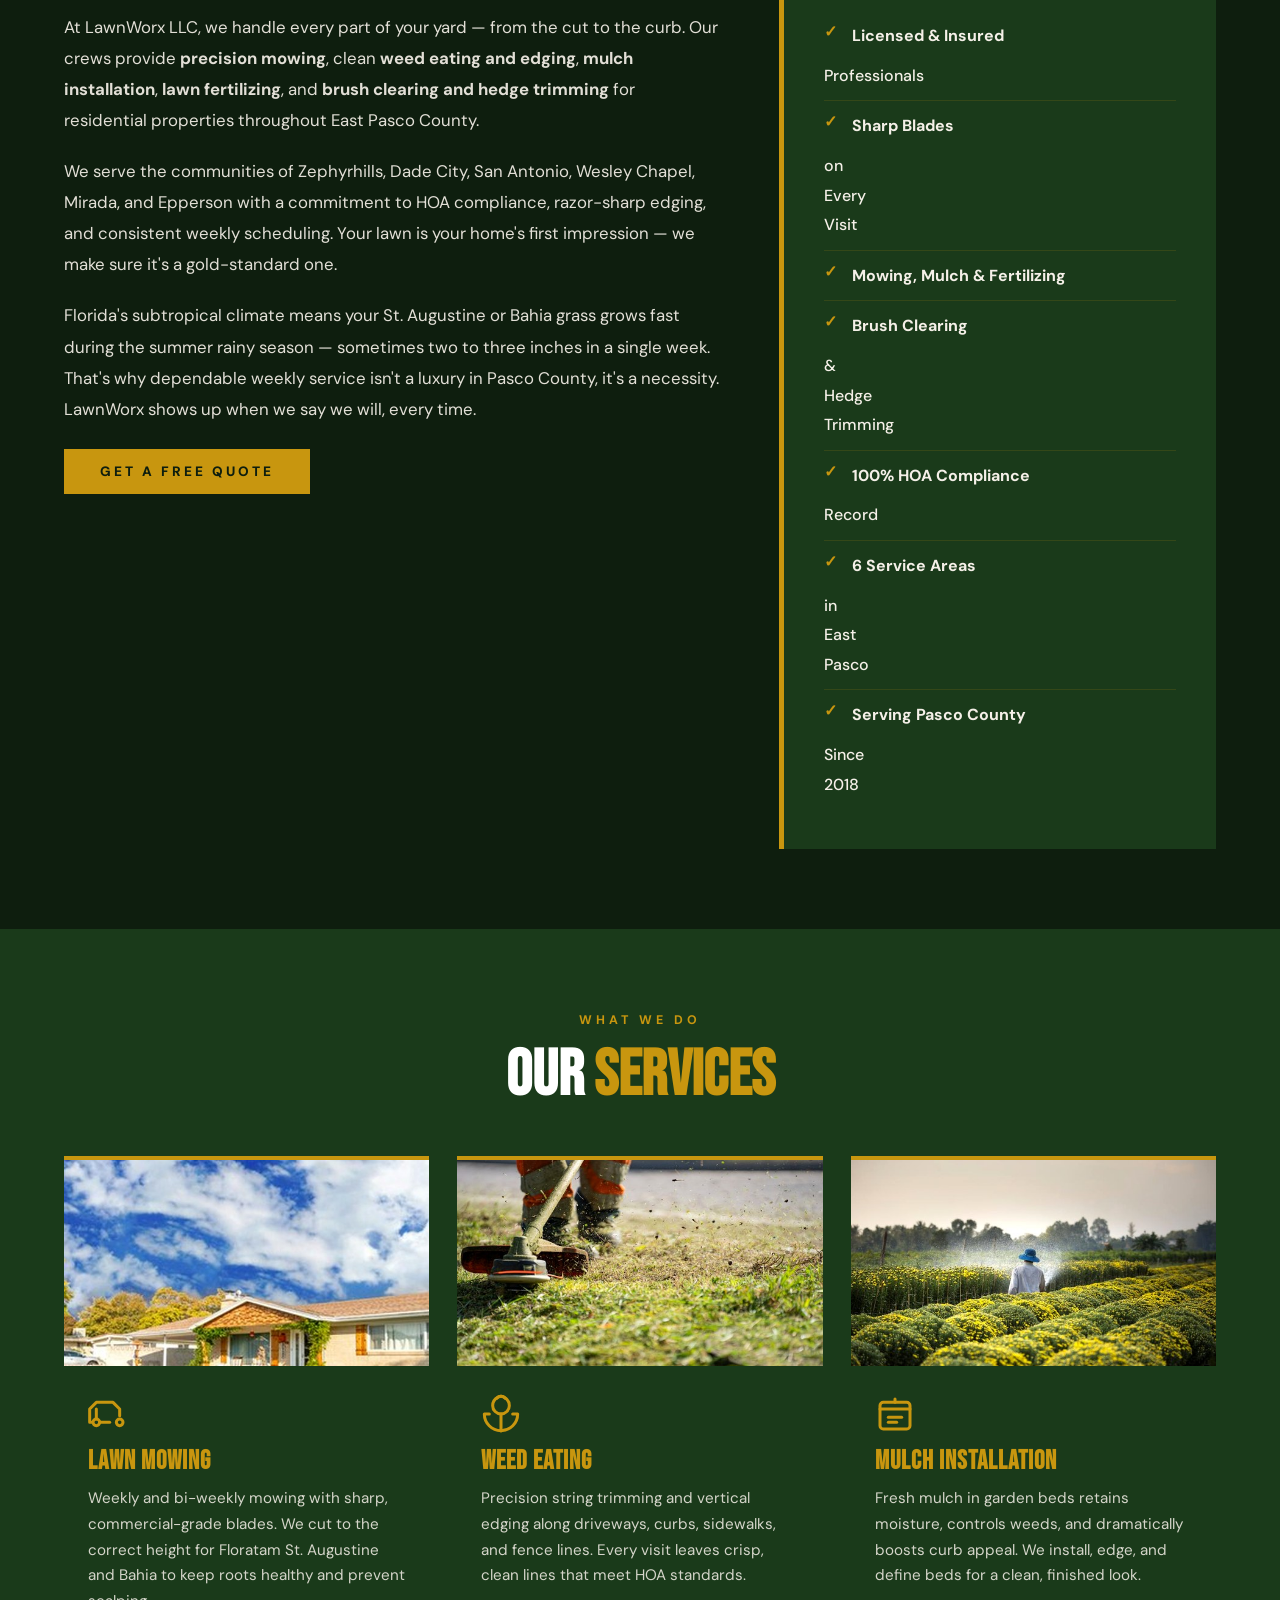
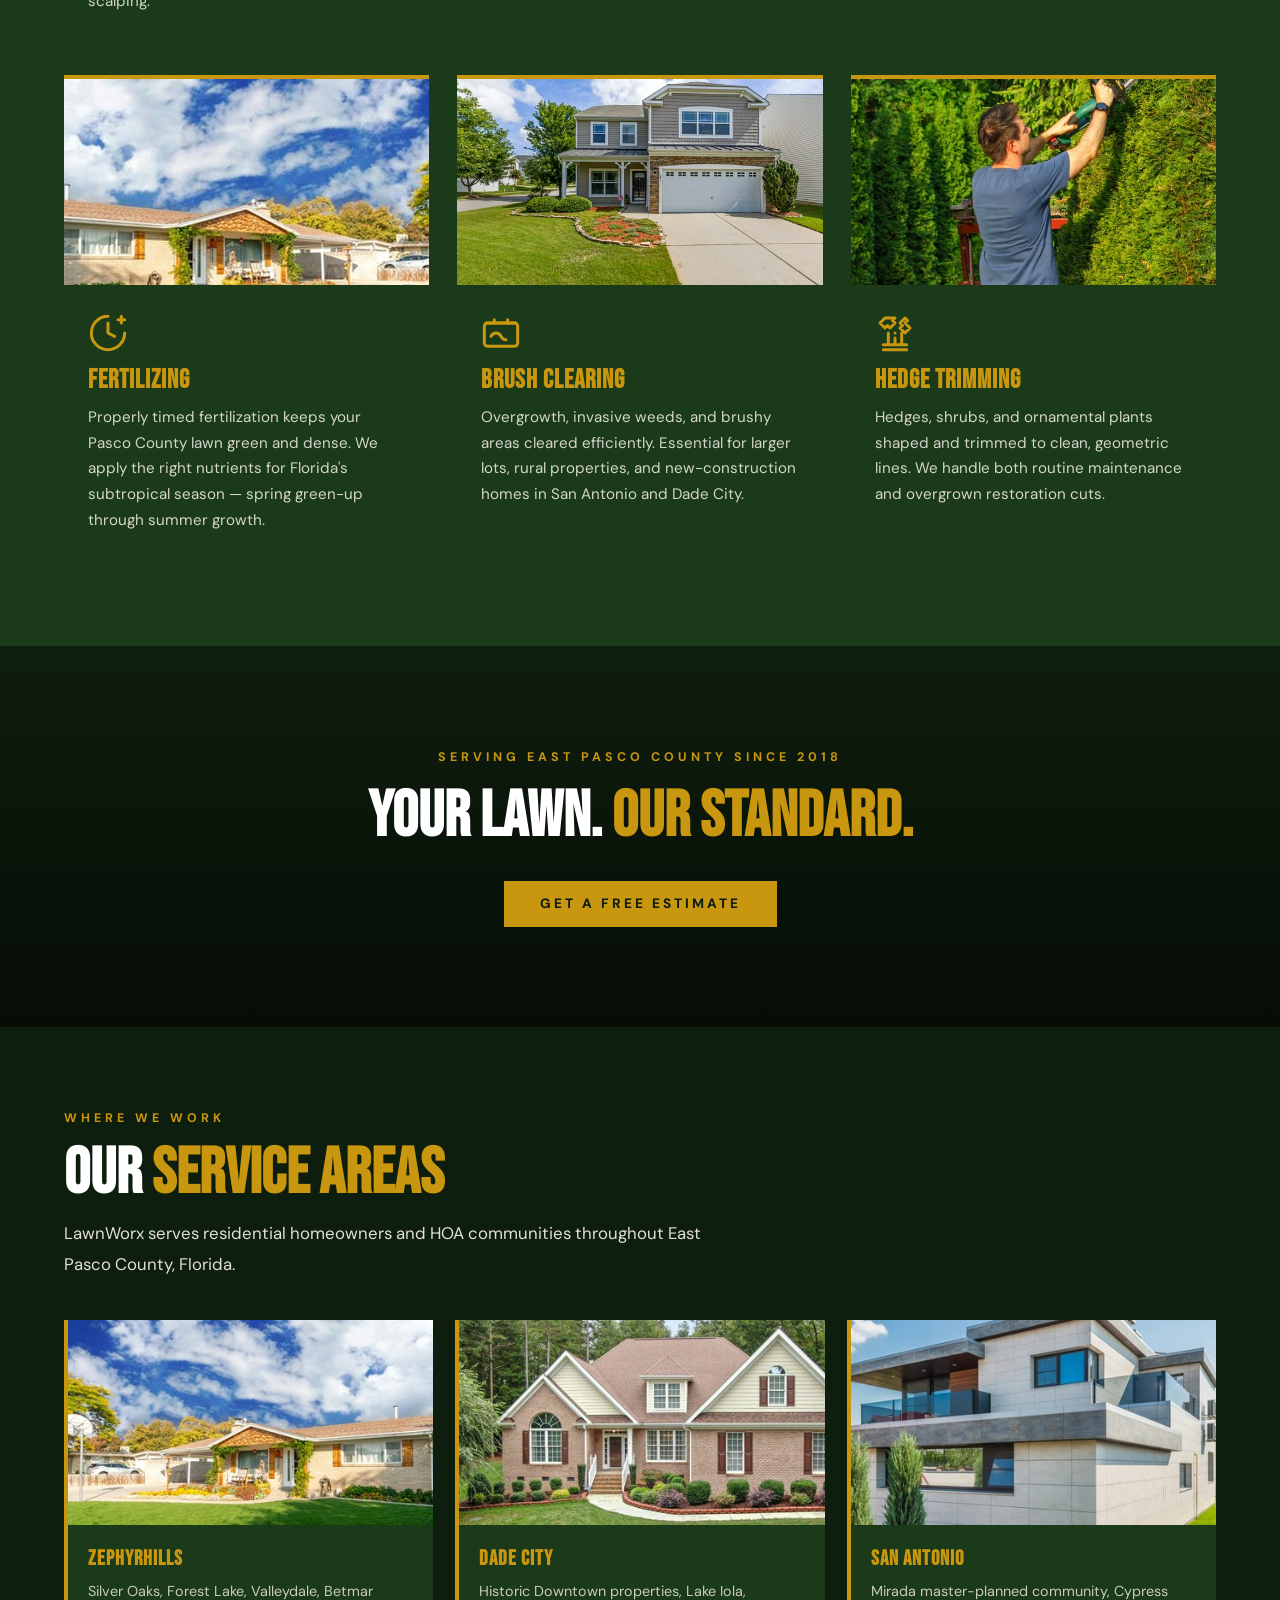
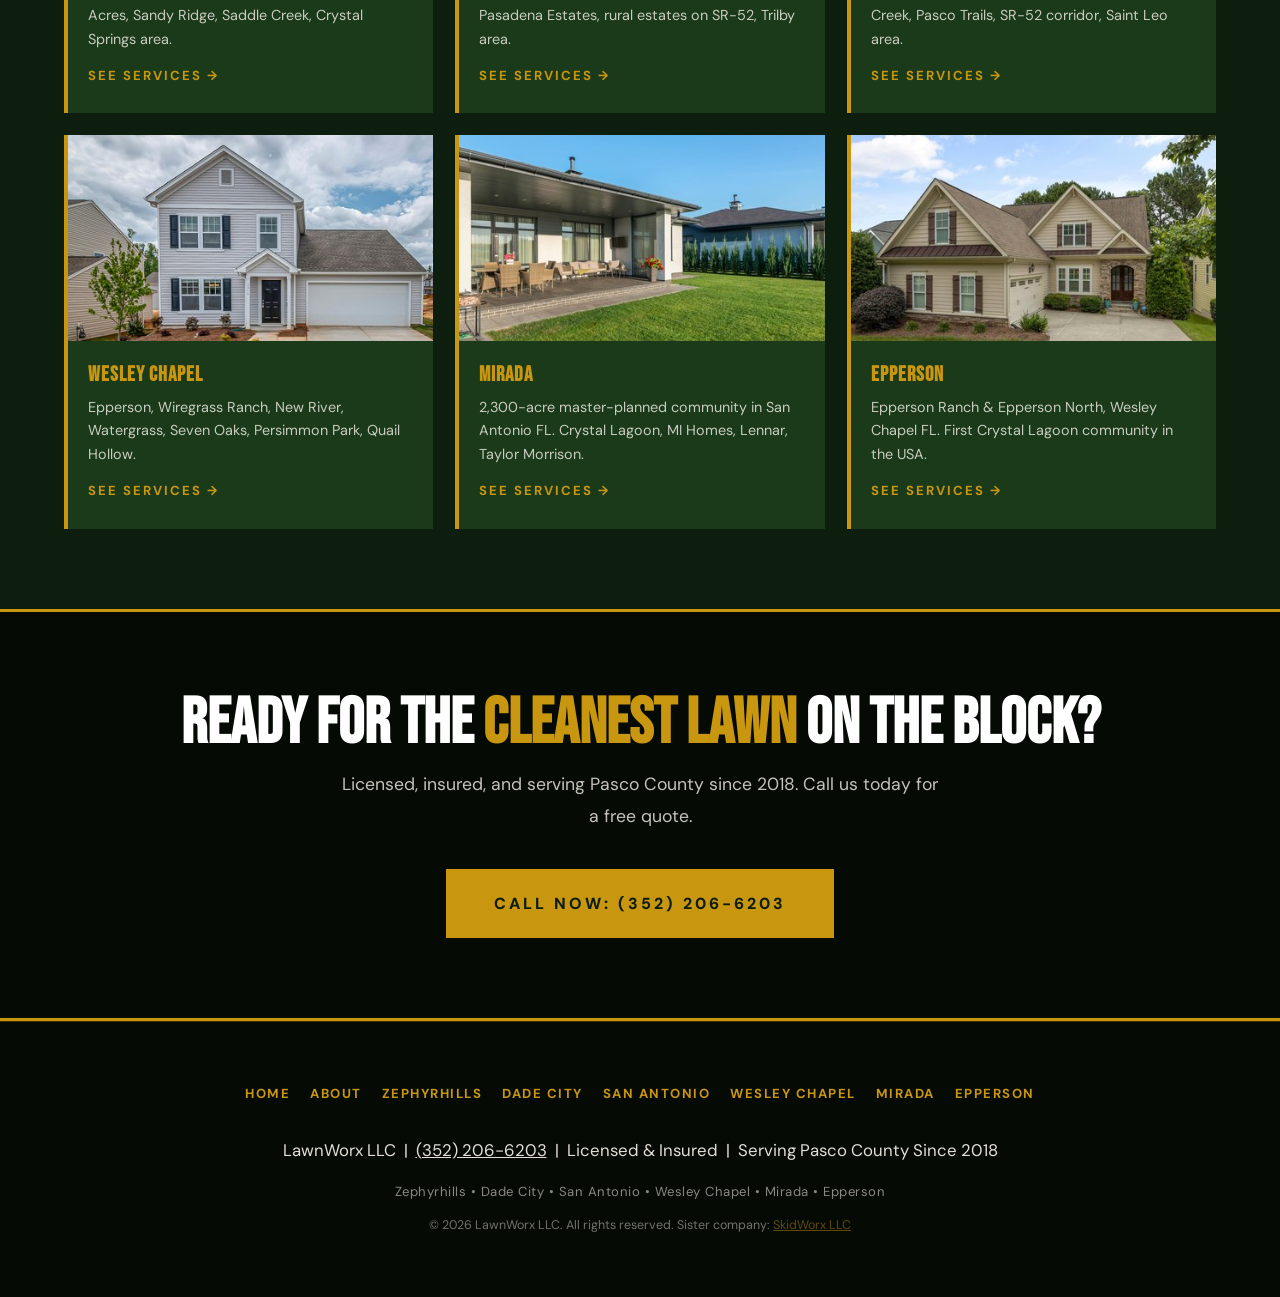
==== commit 2a33881d: "Refine LawnWorx hero and dedupe site imagery" ====
--- a/index.html
+++ b/index.html
@@ -84,11 +84,9 @@
   </nav>
 
   <!-- HERO -->
-  <header class="hero" style="background-image: url('images/photos/hero-mowing.jpg'); min-height: 100vh; background-attachment: fixed;">
+  <header class="hero" style="background-image: url('images/photos/hero-zero-turn.jpg'); min-height: 100vh; background-attachment: fixed;">
     <div class="hero-logo-wrap">
-      <div class="hero-logo-wordmark" aria-label="LawnWorx LLC">
-        <span class="hero-logo-main">LAWNWORX</span><span class="hero-logo-llc">LLC</span>
-      </div>
+      <img src="images/branding/lawnworx-hero-logo.png" alt="LawnWorx Premium Lawn Care" width="1024" height="1024" fetchpriority="high">
       <div class="hero-logo-services">
         Mowing <span class="dot">&#9679;</span>
         Weed Eating <span class="dot">&#9679;</span>
@@ -177,7 +175,7 @@
 
         <div class="service-card">
           <div class="service-card-img">
-            <img src="images/photos/hero-mowing.jpg" alt="Lawn mowing service — green Florida grass" width="600" height="340" loading="lazy">
+            <img src="images/photos/variants/index-mowing-013.jpg" alt="Lawn mowing service on a freshly cut Florida lawn" width="600" height="340" loading="lazy">
           </div>
           <div class="service-card-body">
             <span class="service-card-icon" aria-hidden="true"><svg xmlns="http://www.w3.org/2000/svg" viewBox="0 0 24 24" fill="none" stroke="currentColor" stroke-width="1.8" stroke-linecap="round" stroke-linejoin="round"><circle cx="5" cy="17" r="2"/><circle cx="19" cy="17" r="2"/><path d="M2 17H1V9l4-4h10l4 4v4"/><path d="M7 17h6"/><path d="M5 15V9"/></svg></span>
@@ -188,7 +186,7 @@
 
         <div class="service-card">
           <div class="service-card-img">
-            <img src="images/photos/edging.jpg" alt="Weed eating and edging along a clean driveway" width="600" height="340" loading="lazy">
+            <img src="images/photos/variants/index-edging-014.jpg" alt="Weed eating and edging along a clean driveway" width="600" height="340" loading="lazy">
           </div>
           <div class="service-card-body">
             <span class="service-card-icon" aria-hidden="true"><svg xmlns="http://www.w3.org/2000/svg" viewBox="0 0 24 24" fill="none" stroke="currentColor" stroke-width="1.8" stroke-linecap="round" stroke-linejoin="round"><path d="M12 22V12"/><path d="M5 12H2a10 10 0 0 0 10 10"/><path d="M19 12h3a10 10 0 0 1-10 10"/><path d="M12 12a5 5 0 0 0 5-5c0-2-1-3.9-3-5-2-1.1-3.5-.5-4.5.5"/><path d="M12 12a5 5 0 0 1-5-5c0-2 1-3.9 3-5 2-1.1 3.5-.5 4.5.5"/></svg></span>
@@ -199,7 +197,7 @@
 
         <div class="service-card">
           <div class="service-card-img">
-            <img src="images/photos/mulch-detail.jpg" alt="Fresh bark mulch installed around shrubs in a garden bed" width="600" height="340" loading="lazy">
+            <img src="images/photos/variants/index-mulch-015.jpg" alt="Fresh bark mulch installed around shrubs in a garden bed" width="600" height="340" loading="lazy">
           </div>
           <div class="service-card-body">
             <span class="service-card-icon" aria-hidden="true"><svg xmlns="http://www.w3.org/2000/svg" viewBox="0 0 24 24" fill="none" stroke="currentColor" stroke-width="1.8" stroke-linecap="round" stroke-linejoin="round"><path d="M3 9h18v10a2 2 0 0 1-2 2H5a2 2 0 0 1-2-2V9Z"/><path d="M3 9V7a2 2 0 0 1 2-2h14a2 2 0 0 1 2 2v2"/><path d="M12 5V3"/><path d="M8 14h8"/><path d="M8 17h5"/></svg></span>
@@ -210,7 +208,7 @@
 
         <div class="service-card">
           <div class="service-card-img">
-            <img src="images/photos/fertilizing.jpg" alt="Lush green fertilized lawn in Florida" width="600" height="340" loading="lazy">
+            <img src="images/photos/variants/index-fertilizing-016.jpg" alt="Lush green fertilized lawn in Florida" width="600" height="340" loading="lazy">
           </div>
           <div class="service-card-body">
             <span class="service-card-icon" aria-hidden="true"><svg xmlns="http://www.w3.org/2000/svg" viewBox="0 0 24 24" fill="none" stroke="currentColor" stroke-width="1.8" stroke-linecap="round" stroke-linejoin="round"><path d="M12 2a10 10 0 1 0 10 10"/><path d="M12 6v6l4 2"/><path d="M20 2v4"/><path d="M22 4h-4"/></svg></span>
@@ -221,7 +219,7 @@
 
         <div class="service-card">
           <div class="service-card-img">
-            <img src="images/photos/brush-clearing.jpg" alt="Brush and overgrowth clearing on a rural lot" width="600" height="340" loading="lazy">
+            <img src="images/photos/variants/index-brush-017.jpg" alt="Brush and overgrowth clearing on a rural lot" width="600" height="340" loading="lazy">
           </div>
           <div class="service-card-body">
             <span class="service-card-icon" aria-hidden="true"><svg xmlns="http://www.w3.org/2000/svg" viewBox="0 0 24 24" fill="none" stroke="currentColor" stroke-width="1.8" stroke-linecap="round" stroke-linejoin="round"><path d="M3 6h18"/><path d="M8 6V4"/><path d="M16 6V4"/><rect x="2" y="6" width="20" height="14" rx="2"/><path d="M6 14c.5-1 1.5-2 3-2s2.5 1 3 2 1.5 2 3 2"/></svg></span>
@@ -232,7 +230,7 @@
 
         <div class="service-card">
           <div class="service-card-img">
-            <img src="images/photos/edging.jpg" alt="Neatly trimmed hedges and shrubs" width="600" height="340" loading="lazy">
+            <img src="images/photos/variants/index-hedge-018.jpg" alt="Neatly trimmed hedges and shrubs" width="600" height="340" loading="lazy">
           </div>
           <div class="service-card-body">
             <span class="service-card-icon" aria-hidden="true"><svg xmlns="http://www.w3.org/2000/svg" viewBox="0 0 24 24" fill="none" stroke="currentColor" stroke-width="1.8" stroke-linecap="round" stroke-linejoin="round"><path d="M6 3 3 6l3 3 1.5-1.5L9 9l3-3-1.5-1.5L12 3Z"/><path d="m18 3-3 3 1.5 1.5L15 9l3 3 1.5-1.5L21 9l-3-3 1.5-1.5Z"/><path d="M12 12h.01"/><path d="M5 19h14"/><path d="M5 22h14"/><path d="M8 19v-7"/><path d="M16 19v-7"/><path d="M12 19v-4"/></svg></span>
@@ -263,7 +261,7 @@
       <div class="community-cards">
         <div class="community-card">
           <div class="community-card-img">
-            <img src="images/photos/community-zephyrhills.jpg" alt="Representative residential lawn in the Zephyrhills FL service area" width="500" height="240" loading="lazy">
+            <img src="images/photos/neighborhoods/home-zeph.jpg" alt="Representative residential lawn in the Zephyrhills FL service area" width="500" height="240" loading="lazy">
           </div>
           <div class="community-card-body">
             <h4>Zephyrhills</h4>
@@ -273,7 +271,7 @@
         </div>
         <div class="community-card">
           <div class="community-card-img">
-            <img src="images/photos/community-dade-city.jpg" alt="Representative residential property in the Dade City FL service area" width="500" height="240" loading="lazy">
+            <img src="images/photos/neighborhoods/home-dade.jpg" alt="Representative residential property in the Dade City FL service area" width="500" height="240" loading="lazy">
           </div>
           <div class="community-card-body">
             <h4>Dade City</h4>
@@ -283,7 +281,7 @@
         </div>
         <div class="community-card">
           <div class="community-card-img">
-            <img src="images/photos/community-homes.jpg" alt="Representative residential lawn in the San Antonio FL service area" width="500" height="240" loading="lazy">
+            <img src="images/photos/neighborhoods/home-san.jpg" alt="Representative residential lawn in the San Antonio FL service area" width="500" height="240" loading="lazy">
           </div>
           <div class="community-card-body">
             <h4>San Antonio</h4>
@@ -293,7 +291,7 @@
         </div>
         <div class="community-card">
           <div class="community-card-img">
-            <img src="images/photos/community-wesley-chapel.jpg" alt="Representative residential lawn in the Wesley Chapel FL service area" width="500" height="240" loading="lazy">
+            <img src="images/photos/neighborhoods/home-wc.jpg" alt="Representative residential lawn in the Wesley Chapel FL service area" width="500" height="240" loading="lazy">
           </div>
           <div class="community-card-body">
             <h4>Wesley Chapel</h4>
@@ -303,7 +301,7 @@
         </div>
         <div class="community-card">
           <div class="community-card-img">
-            <img src="images/photos/community-homes.jpg" alt="Representative residential lawn for the Mirada service area in San Antonio FL" width="500" height="240" loading="lazy">
+            <img src="images/photos/neighborhoods/home-mirada.jpg" alt="Representative residential lawn for the Mirada service area in San Antonio FL" width="500" height="240" loading="lazy">
           </div>
           <div class="community-card-body">
             <h4>Mirada</h4>
@@ -313,7 +311,7 @@
         </div>
         <div class="community-card">
           <div class="community-card-img">
-            <img src="images/photos/community-wesley-chapel.jpg" alt="Representative residential lawn for the Epperson service area in Wesley Chapel FL" width="500" height="240" loading="lazy">
+            <img src="images/photos/neighborhoods/home-epperson.jpg" alt="Representative residential lawn for the Epperson service area in Wesley Chapel FL" width="500" height="240" loading="lazy">
           </div>
           <div class="community-card-body">
             <h4>Epperson</h4>
--- a/styles.css
+++ b/styles.css
@@ -403,15 +403,19 @@
 
 /* Homepage hero — logo variant */
 .hero-logo-wrap {
-  background: rgba(255,255,255,0.1);
-  backdrop-filter: blur(14px);
-  -webkit-backdrop-filter: blur(14px);
-  border-radius: 20px;
-  padding: 32px 56px;
-  border: 1px solid rgba(255,255,255,0.2);
+  background: linear-gradient(180deg, rgba(255,255,255,0.16) 0%, rgba(255,255,255,0.08) 100%);
+  backdrop-filter: blur(18px);
+  -webkit-backdrop-filter: blur(18px);
+  border-radius: 24px;
+  padding: 28px 44px 24px;
+  border: 1px solid rgba(255,255,255,0.22);
   box-shadow: var(--shadow-lg);
   margin-bottom: 30px;
-  display: inline-block;
+  display: inline-flex;
+  flex-direction: column;
+  align-items: center;
+  width: min(920px, calc(100vw - 48px));
+  max-width: 920px;
 }
 .hero-logo-wordmark {
   display: flex;
@@ -453,9 +457,11 @@
 }
 .hero-logo-wrap img {
   display: block;
-  width: 380px;
-  max-width: 72vw;
+  width: min(780px, 100%);
+  max-width: 100%;
   height: auto;
+  object-fit: contain;
+  filter: drop-shadow(0 12px 24px rgba(0, 0, 0, 0.18));
 }
 
 /* --- Review Strip --- */
@@ -1084,7 +1090,11 @@
   vertical-align: middle;
 }
 @media (max-width: 768px) {
-  .hero-logo-wrap { padding: 30px 22px; }
+  .hero-logo-wrap {
+    width: min(100%, calc(100vw - 32px));
+    padding: 22px 18px 20px;
+    border-radius: 18px;
+  }
   .hero-logo-wordmark {
     flex-direction: column;
     gap: 4px;
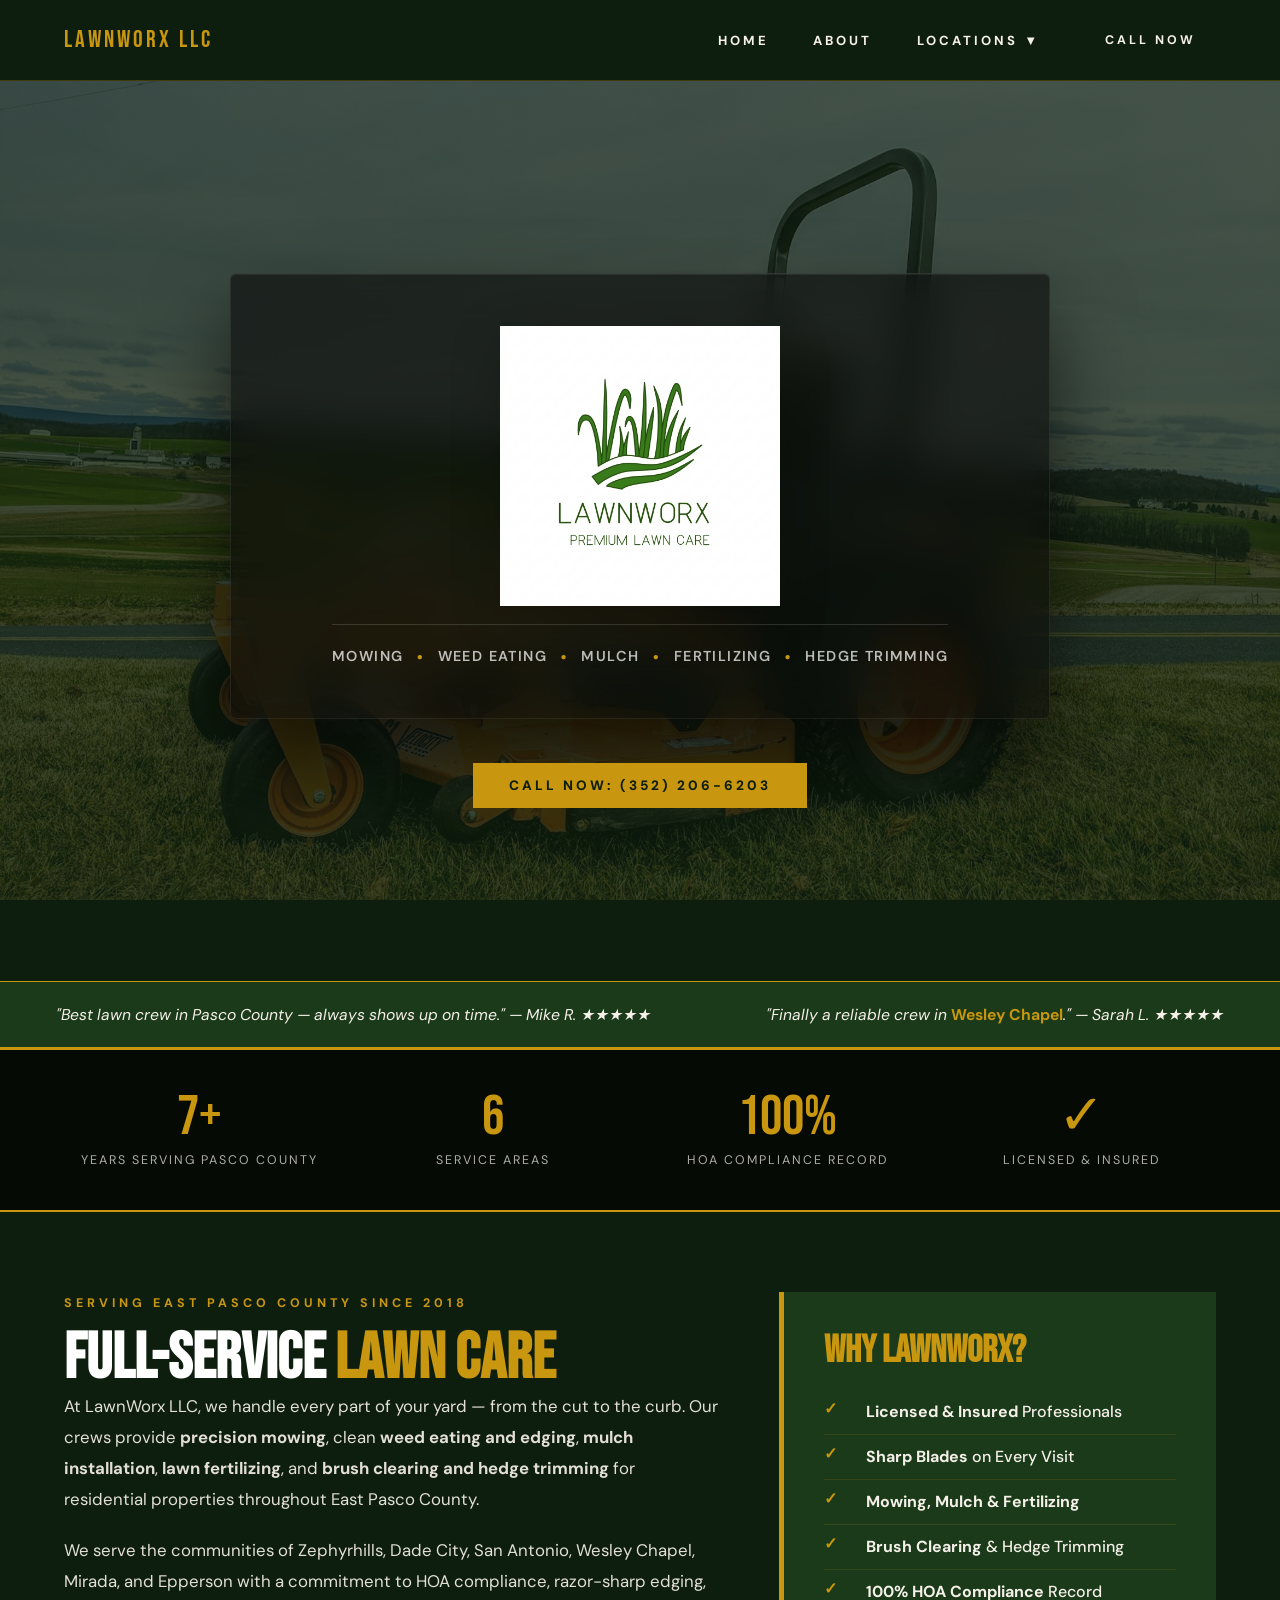
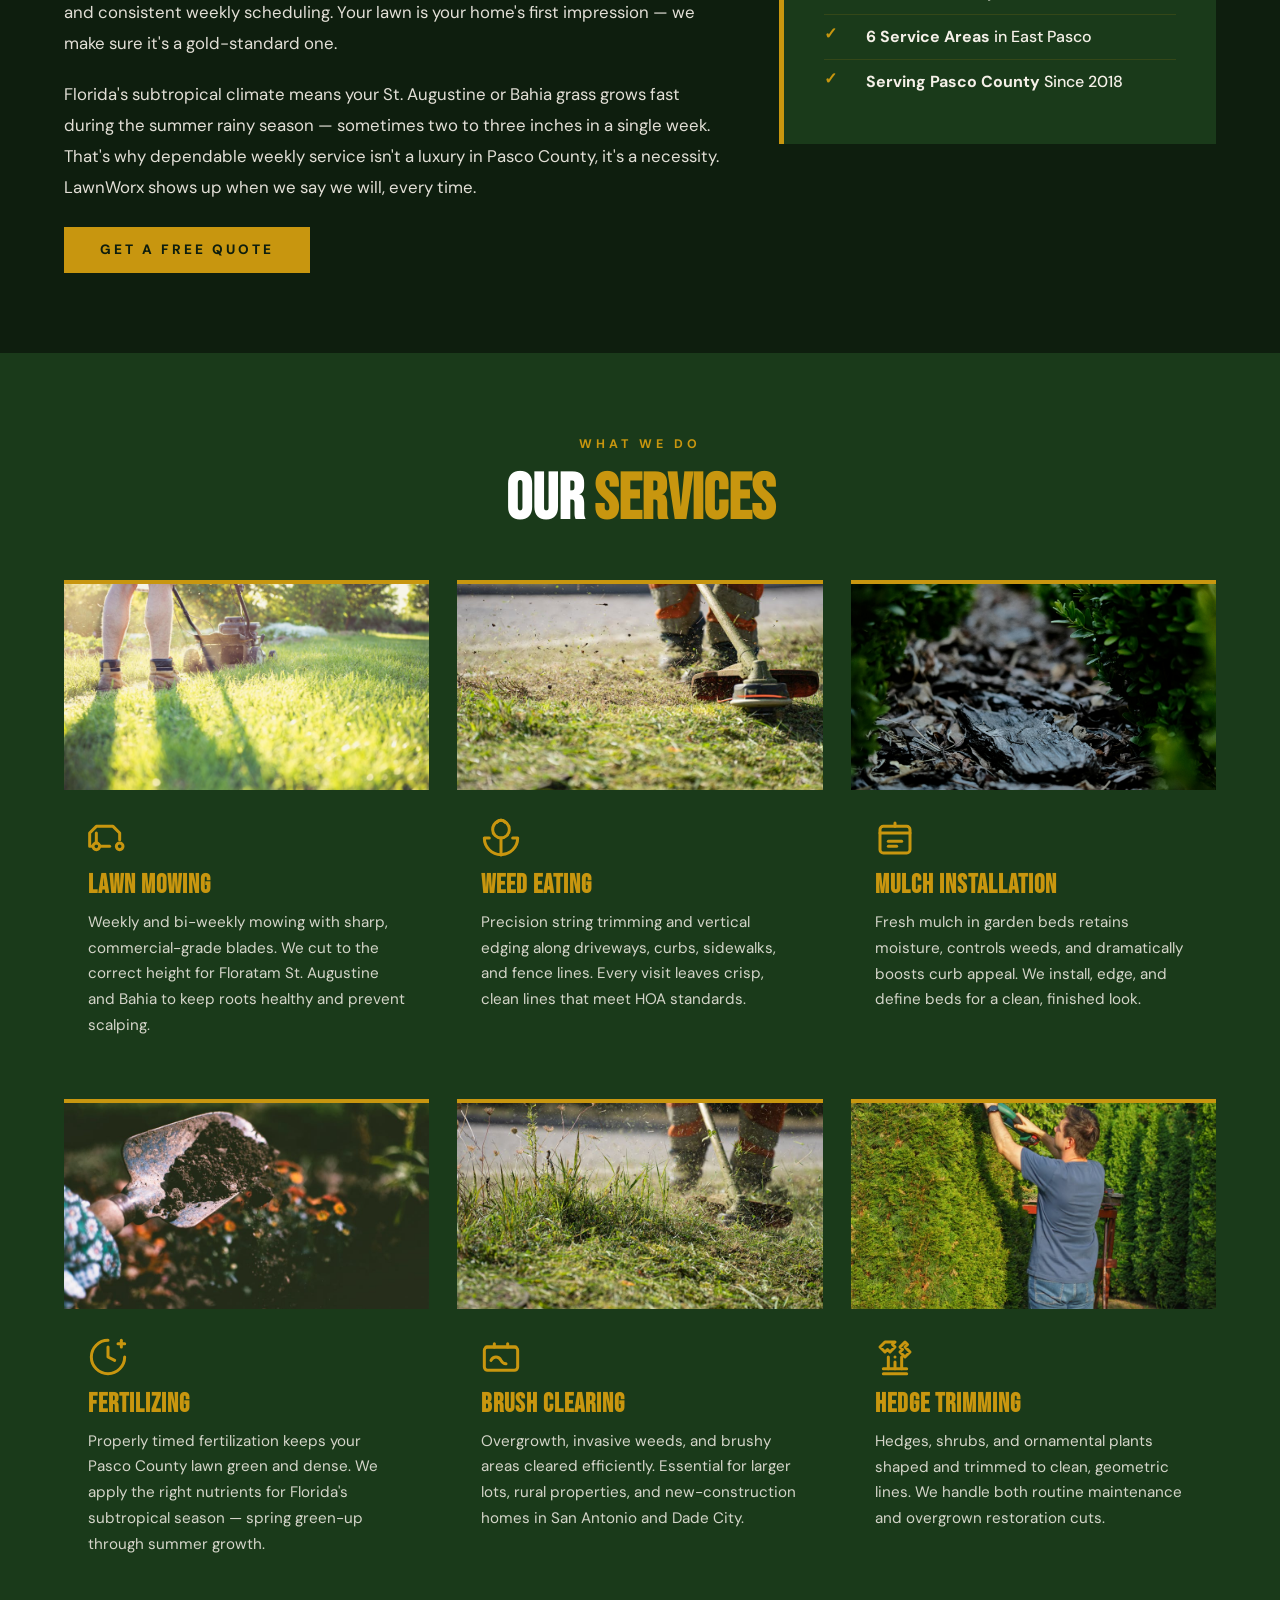
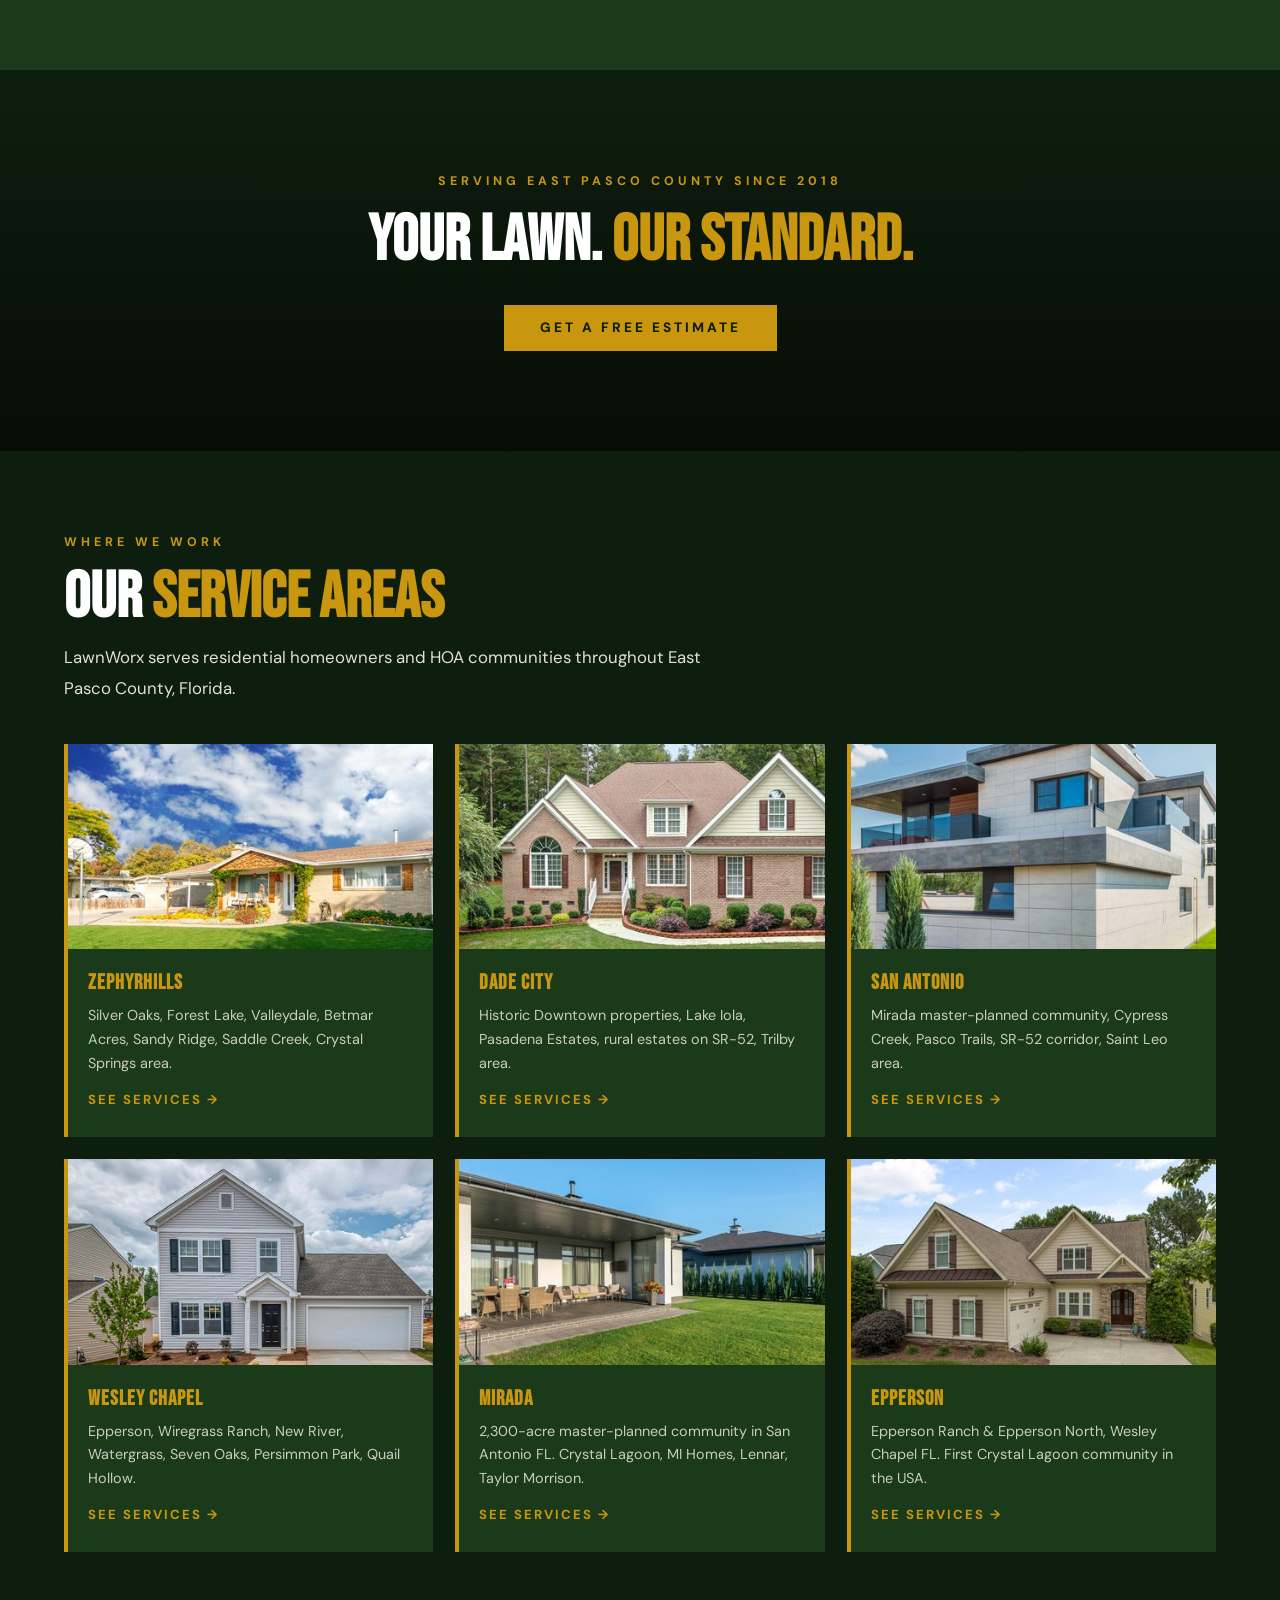
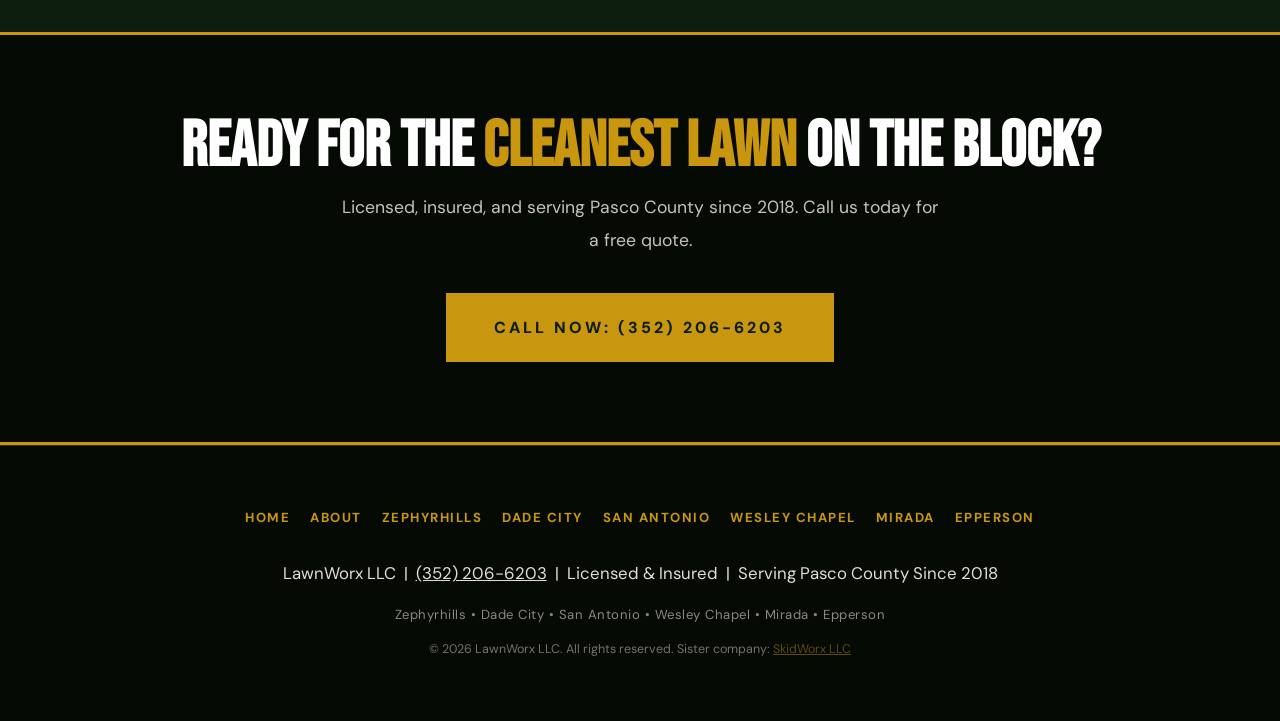
==== commit ed79152a: "Update site pages, styles, and JS Co-Authored-By: Claude Sonnet 4.6 <noreply@anthropic.com>" ====
--- a/index.html
+++ b/index.html
@@ -175,7 +175,7 @@
 
         <div class="service-card">
           <div class="service-card-img">
-            <img src="images/photos/variants/index-mowing-013.jpg" alt="Lawn mowing service on a freshly cut Florida lawn" width="600" height="340" loading="lazy">
+            <img src="images/photos/hero-mowing.jpg" alt="Lawn mowing service on a freshly cut Florida lawn" width="600" height="340" loading="lazy">
           </div>
           <div class="service-card-body">
             <span class="service-card-icon" aria-hidden="true"><svg xmlns="http://www.w3.org/2000/svg" viewBox="0 0 24 24" fill="none" stroke="currentColor" stroke-width="1.8" stroke-linecap="round" stroke-linejoin="round"><circle cx="5" cy="17" r="2"/><circle cx="19" cy="17" r="2"/><path d="M2 17H1V9l4-4h10l4 4v4"/><path d="M7 17h6"/><path d="M5 15V9"/></svg></span>
@@ -186,7 +186,7 @@
 
         <div class="service-card">
           <div class="service-card-img">
-            <img src="images/photos/variants/index-edging-014.jpg" alt="Weed eating and edging along a clean driveway" width="600" height="340" loading="lazy">
+            <img src="images/photos/edging.jpg" alt="Weed eating and edging along a clean driveway" width="600" height="340" loading="lazy">
           </div>
           <div class="service-card-body">
             <span class="service-card-icon" aria-hidden="true"><svg xmlns="http://www.w3.org/2000/svg" viewBox="0 0 24 24" fill="none" stroke="currentColor" stroke-width="1.8" stroke-linecap="round" stroke-linejoin="round"><path d="M12 22V12"/><path d="M5 12H2a10 10 0 0 0 10 10"/><path d="M19 12h3a10 10 0 0 1-10 10"/><path d="M12 12a5 5 0 0 0 5-5c0-2-1-3.9-3-5-2-1.1-3.5-.5-4.5.5"/><path d="M12 12a5 5 0 0 1-5-5c0-2 1-3.9 3-5 2-1.1 3.5-.5 4.5.5"/></svg></span>
@@ -197,7 +197,7 @@
 
         <div class="service-card">
           <div class="service-card-img">
-            <img src="images/photos/variants/index-mulch-015.jpg" alt="Fresh bark mulch installed around shrubs in a garden bed" width="600" height="340" loading="lazy">
+            <img src="images/photos/mulch-detail.jpg" alt="Fresh bark mulch installed around shrubs in a garden bed" width="600" height="340" loading="lazy">
           </div>
           <div class="service-card-body">
             <span class="service-card-icon" aria-hidden="true"><svg xmlns="http://www.w3.org/2000/svg" viewBox="0 0 24 24" fill="none" stroke="currentColor" stroke-width="1.8" stroke-linecap="round" stroke-linejoin="round"><path d="M3 9h18v10a2 2 0 0 1-2 2H5a2 2 0 0 1-2-2V9Z"/><path d="M3 9V7a2 2 0 0 1 2-2h14a2 2 0 0 1 2 2v2"/><path d="M12 5V3"/><path d="M8 14h8"/><path d="M8 17h5"/></svg></span>
@@ -208,7 +208,7 @@
 
         <div class="service-card">
           <div class="service-card-img">
-            <img src="images/photos/variants/index-fertilizing-016.jpg" alt="Lush green fertilized lawn in Florida" width="600" height="340" loading="lazy">
+            <img src="images/photos/fertilizing.jpg" alt="Lush green fertilized lawn in Florida" width="600" height="340" loading="lazy">
           </div>
           <div class="service-card-body">
             <span class="service-card-icon" aria-hidden="true"><svg xmlns="http://www.w3.org/2000/svg" viewBox="0 0 24 24" fill="none" stroke="currentColor" stroke-width="1.8" stroke-linecap="round" stroke-linejoin="round"><path d="M12 2a10 10 0 1 0 10 10"/><path d="M12 6v6l4 2"/><path d="M20 2v4"/><path d="M22 4h-4"/></svg></span>
@@ -219,7 +219,7 @@
 
         <div class="service-card">
           <div class="service-card-img">
-            <img src="images/photos/variants/index-brush-017.jpg" alt="Brush and overgrowth clearing on a rural lot" width="600" height="340" loading="lazy">
+            <img src="images/photos/brush-clearing.jpg" alt="Brush and overgrowth clearing on a rural lot" width="600" height="340" loading="lazy">
           </div>
           <div class="service-card-body">
             <span class="service-card-icon" aria-hidden="true"><svg xmlns="http://www.w3.org/2000/svg" viewBox="0 0 24 24" fill="none" stroke="currentColor" stroke-width="1.8" stroke-linecap="round" stroke-linejoin="round"><path d="M3 6h18"/><path d="M8 6V4"/><path d="M16 6V4"/><rect x="2" y="6" width="20" height="14" rx="2"/><path d="M6 14c.5-1 1.5-2 3-2s2.5 1 3 2 1.5 2 3 2"/></svg></span>
@@ -230,7 +230,7 @@
 
         <div class="service-card">
           <div class="service-card-img">
-            <img src="images/photos/variants/index-hedge-018.jpg" alt="Neatly trimmed hedges and shrubs" width="600" height="340" loading="lazy">
+            <img src="images/photos/hedge-trimming.jpg" alt="Neatly trimmed hedges and shrubs" width="600" height="340" loading="lazy">
           </div>
           <div class="service-card-body">
             <span class="service-card-icon" aria-hidden="true"><svg xmlns="http://www.w3.org/2000/svg" viewBox="0 0 24 24" fill="none" stroke="currentColor" stroke-width="1.8" stroke-linecap="round" stroke-linejoin="round"><path d="M6 3 3 6l3 3 1.5-1.5L9 9l3-3-1.5-1.5L12 3Z"/><path d="m18 3-3 3 1.5 1.5L15 9l3 3 1.5-1.5L21 9l-3-3 1.5-1.5Z"/><path d="M12 12h.01"/><path d="M5 19h14"/><path d="M5 22h14"/><path d="M8 19v-7"/><path d="M16 19v-7"/><path d="M12 19v-4"/></svg></span>
--- a/styles.css
+++ b/styles.css
@@ -403,19 +403,20 @@
 
 /* Homepage hero — logo variant */
 .hero-logo-wrap {
-  background: linear-gradient(180deg, rgba(255,255,255,0.16) 0%, rgba(255,255,255,0.08) 100%);
-  backdrop-filter: blur(18px);
-  -webkit-backdrop-filter: blur(18px);
-  border-radius: 24px;
-  padding: 28px 44px 24px;
-  border: 1px solid rgba(255,255,255,0.22);
-  box-shadow: var(--shadow-lg);
-  margin-bottom: 30px;
+  background: rgba(8,8,8,0.58);
+  backdrop-filter: blur(22px);
+  -webkit-backdrop-filter: blur(22px);
+  border-radius: 6px;
+  padding: 52px 72px 48px;
+  border: 1px solid rgba(255,255,255,0.07);
+  border-top: 1px solid rgba(255,255,255,0.12);
+  box-shadow: 0 40px 80px rgba(0,0,0,0.6), inset 0 1px 0 rgba(255,255,255,0.06);
+  margin-bottom: 36px;
   display: inline-flex;
   flex-direction: column;
   align-items: center;
-  width: min(920px, calc(100vw - 48px));
-  max-width: 920px;
+  width: 100%;
+  max-width: 820px;
 }
 .hero-logo-wordmark {
   display: flex;
@@ -457,11 +458,12 @@
 }
 .hero-logo-wrap img {
   display: block;
-  width: min(780px, 100%);
-  max-width: 100%;
+  width: 100%;
+  max-width: 280px;
   height: auto;
   object-fit: contain;
   filter: drop-shadow(0 12px 24px rgba(0, 0, 0, 0.18));
+  margin: 0;
 }
 
 /* --- Review Strip --- */
@@ -503,23 +505,28 @@
   margin-bottom: 20px;
   line-height: 1;
 }
-.highlight-box ul { list-style: none; }
+.highlight-box ul {
+  list-style: none;
+  margin: 0;
+  padding: 0;
+}
 .highlight-box li {
-  padding: 10px 0;
+  position: relative;
+  padding: 10px 0 10px 42px;
   border-bottom: 1px solid rgba(200,150,15,0.15);
   font-size: 1rem;
   font-weight: 500;
-  display: grid;
-  grid-template-columns: 18px 1fr;
-  gap: 10px;
-  align-items: start;
+  line-height: 1.5;
 }
 .highlight-box li:last-child { border-bottom: none; }
 .highlight-box li::before {
   content: '\2713';
+  position: absolute;
+  left: 0;
+  top: 11px;
   color: var(--gold);
   font-weight: bold;
-  line-height: 1.4;
+  line-height: 1;
 }
 
 /* --- Service Cards --- */
@@ -1092,8 +1099,13 @@
 @media (max-width: 768px) {
   .hero-logo-wrap {
     width: min(100%, calc(100vw - 32px));
-    padding: 22px 18px 20px;
-    border-radius: 18px;
+    padding: 30px 32px;
+    border-radius: 6px;
+  }
+  .hero-logo-wrap img {
+    width: 100%;
+    max-width: 220px;
+    margin: 0;
   }
   .hero-logo-wordmark {
     flex-direction: column;
@@ -1109,3 +1121,18 @@
   .logo-main { letter-spacing: 3px; }
   .hero { background-attachment: scroll !important; }
 }
+
+@media (max-width: 480px) {
+  .hero-logo-wrap {
+    width: calc(100vw - 24px);
+    padding: 22px 18px;
+  }
+  .hero-logo-wrap img { max-width: 170px; }
+  .hero-logo-services { font-size: 0.68rem; letter-spacing: 0.8px; }
+  .hero { padding: 60px 16px 40px; }
+  .hero h1 { font-size: clamp(2.2rem, 9vw, 3.5rem); }
+  .hero-tagline { font-size: 0.74rem; letter-spacing: 1px; }
+  .highlight-box { padding: 28px 20px; }
+  .brand-box { padding: 24px 18px; }
+  .logo-main { font-size: clamp(2rem, 11vw, 8.5rem); }
+}
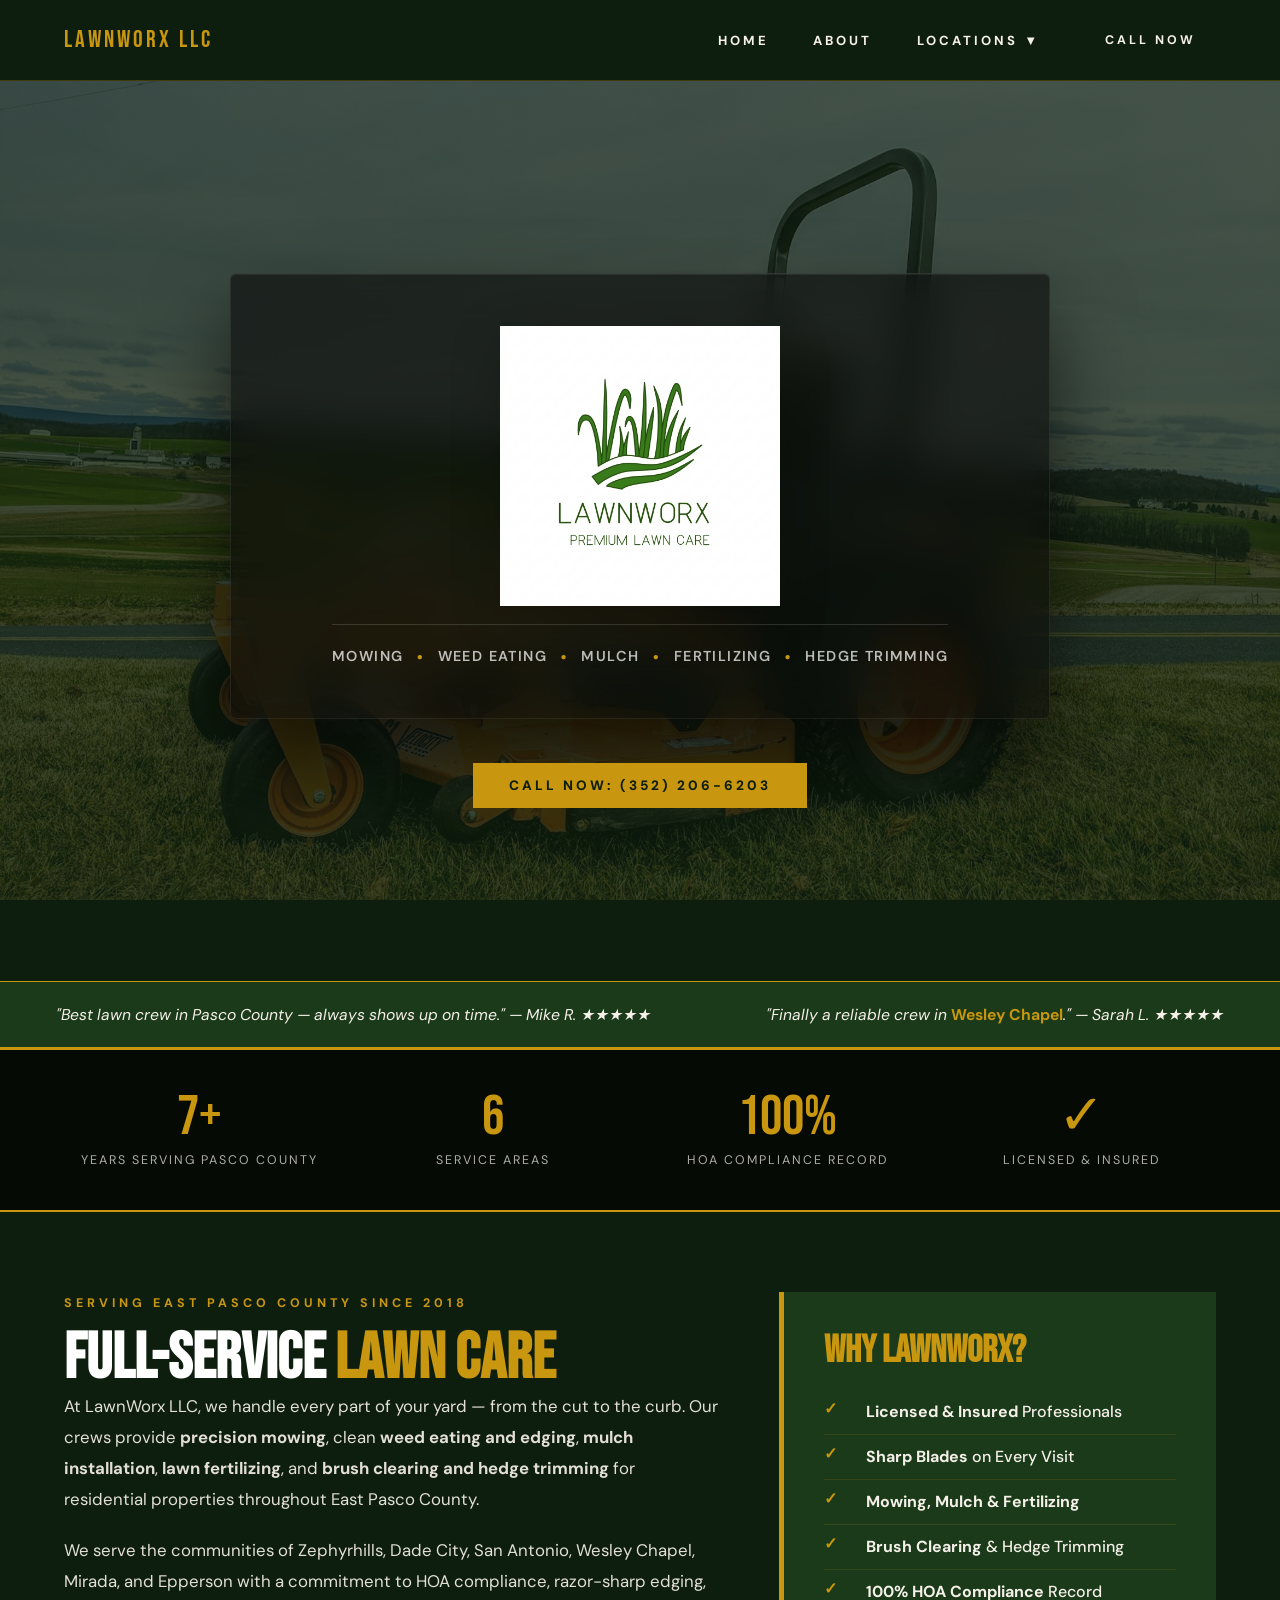
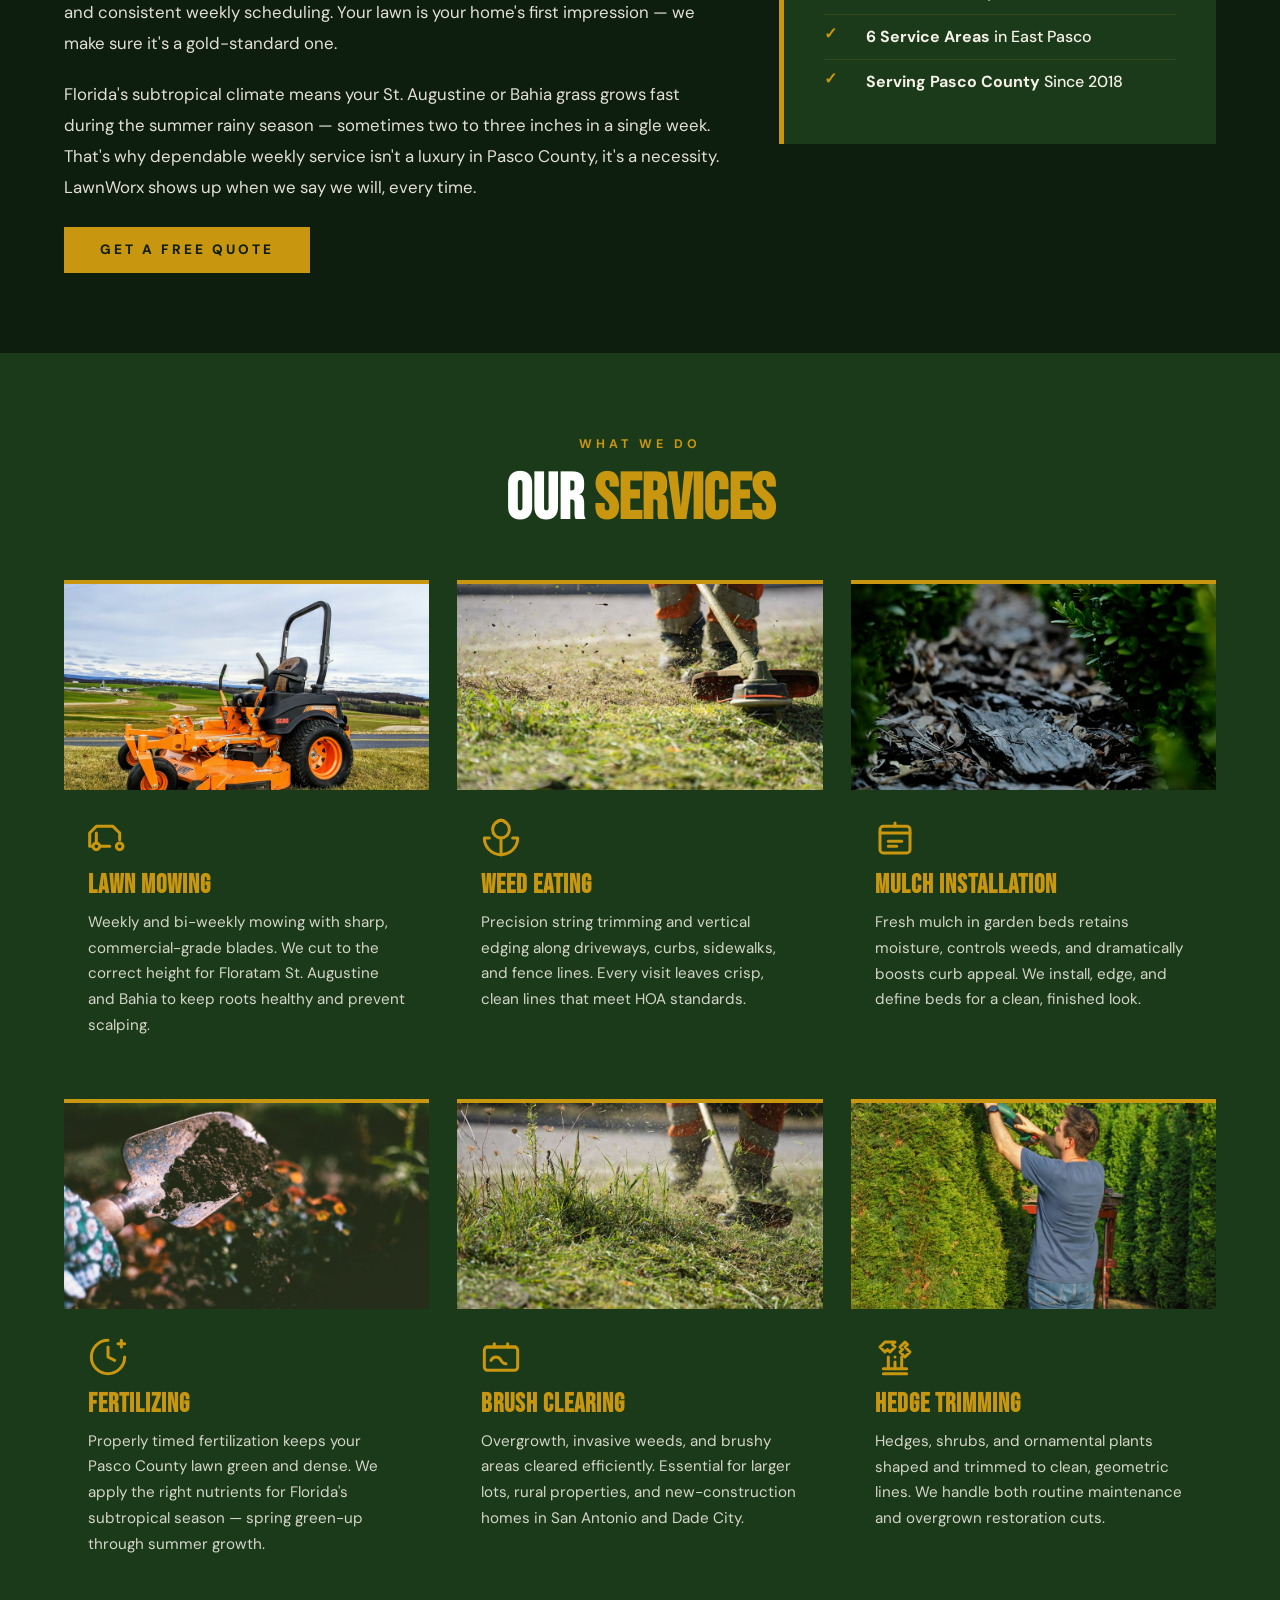
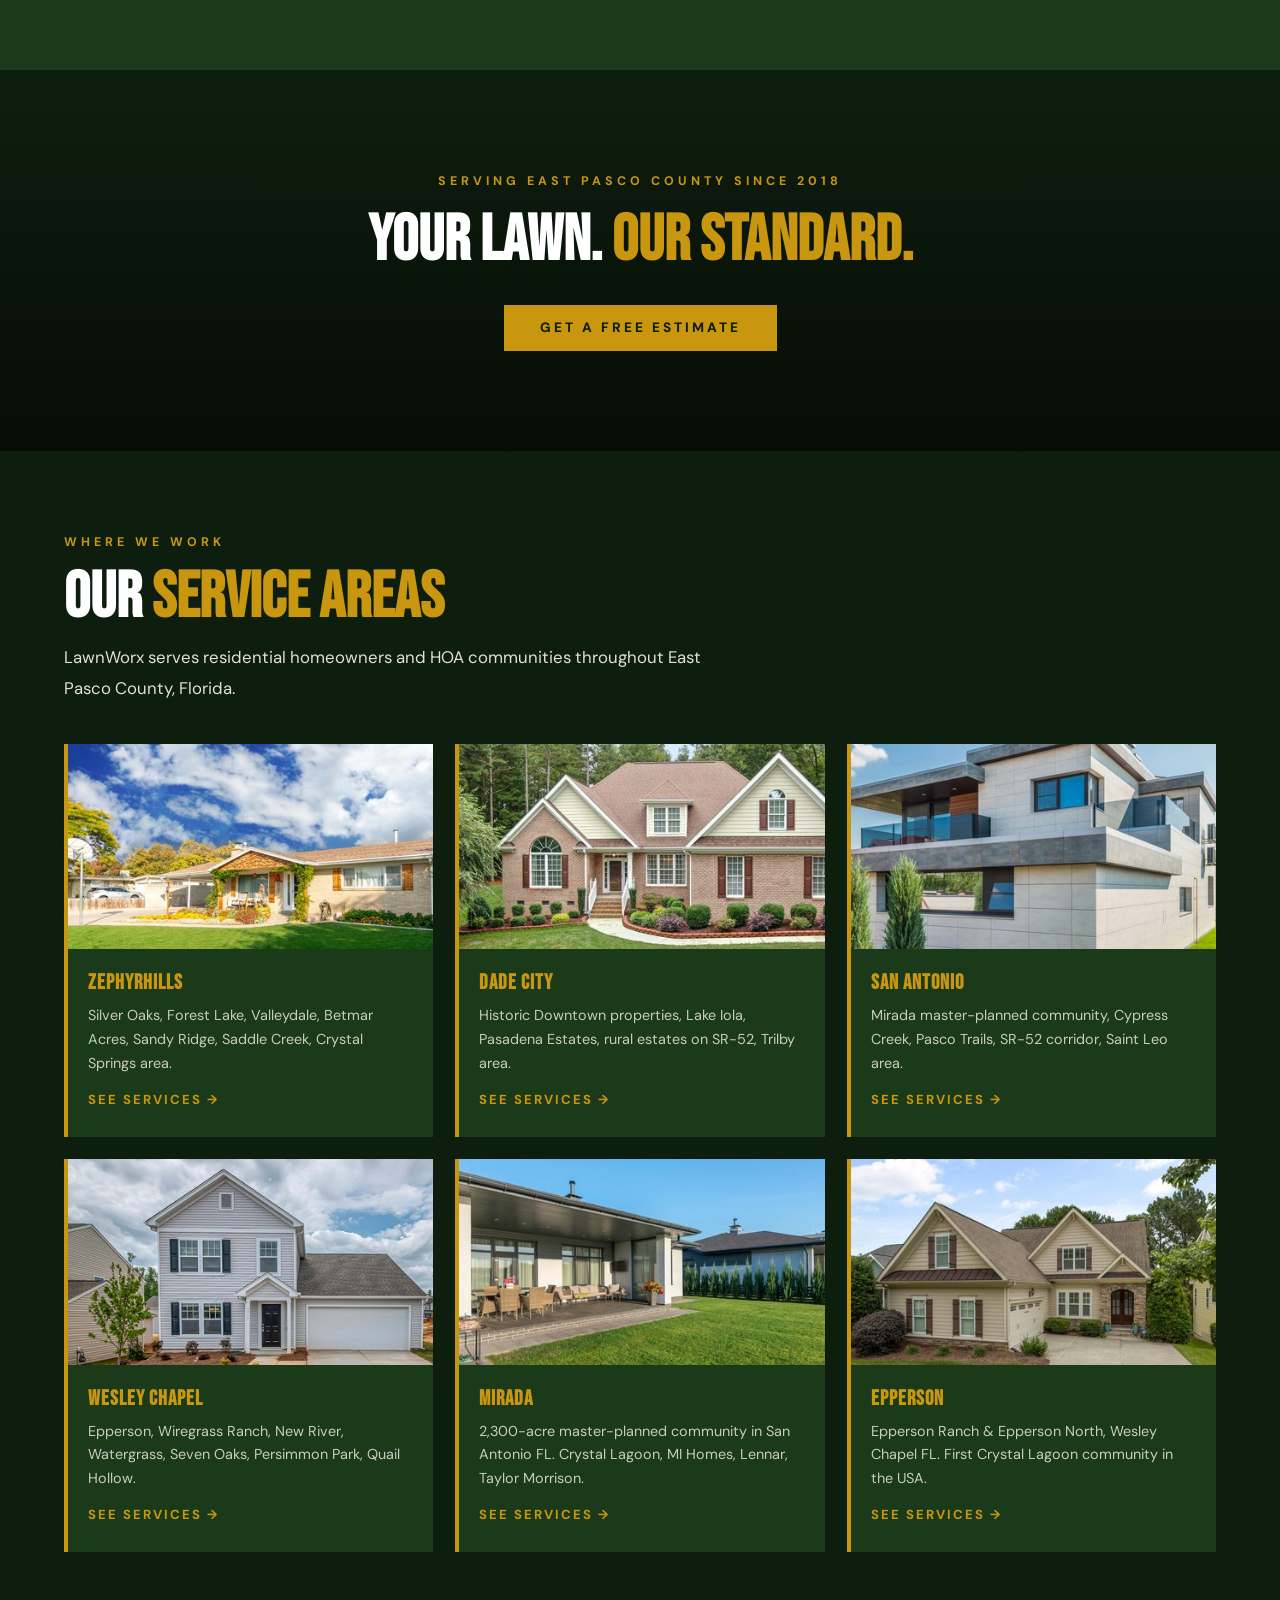
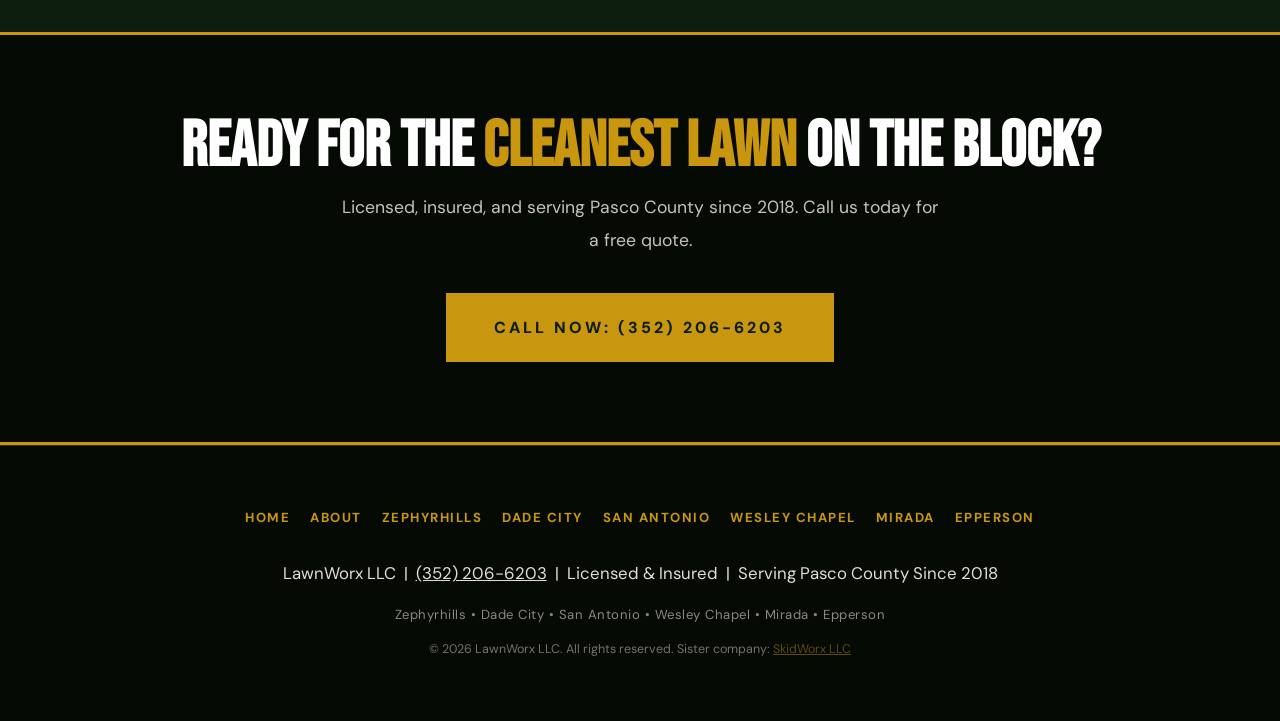
==== commit d994aecf: "Fix lawn mowing service image to show zero-turn mower" ====
--- a/index.html
+++ b/index.html
@@ -19,8 +19,9 @@
   {
     "@context": "https://schema.org",
     "@type": "LocalBusiness",
+    "@id": "https://lawnworxfl.com/#business",
     "name": "LawnWorx LLC",
-    "telephone": "(352) 206-6203",
+    "telephone": "+13522066203",
     "url": "https://lawnworxfl.com",
     "description": "Professional lawn care in Pasco County, FL. Mowing, weed eating, mulch installation, fertilizing, brush clearing, and hedge trimming for residential and HOA properties.",
     "areaServed": ["Zephyrhills", "Dade City", "San Antonio", "Wesley Chapel", "Mirada", "Epperson", "Pasco County"],
@@ -28,7 +29,9 @@
     "priceRange": "$$",
     "address": {
       "@type": "PostalAddress",
+      "addressLocality": "San Antonio",
       "addressRegion": "FL",
+      "postalCode": "33576",
       "addressCountry": "US"
     },
     "hasOfferCatalog": {
@@ -175,7 +178,7 @@
 
         <div class="service-card">
           <div class="service-card-img">
-            <img src="images/photos/hero-mowing.jpg" alt="Lawn mowing service on a freshly cut Florida lawn" width="600" height="340" loading="lazy">
+            <img src="images/photos/hero-zero-turn.jpg" alt="Zero-turn mower on a freshly cut Florida lawn" width="600" height="340" loading="lazy">
           </div>
           <div class="service-card-body">
             <span class="service-card-icon" aria-hidden="true"><svg xmlns="http://www.w3.org/2000/svg" viewBox="0 0 24 24" fill="none" stroke="currentColor" stroke-width="1.8" stroke-linecap="round" stroke-linejoin="round"><circle cx="5" cy="17" r="2"/><circle cx="19" cy="17" r="2"/><path d="M2 17H1V9l4-4h10l4 4v4"/><path d="M7 17h6"/><path d="M5 15V9"/></svg></span>
